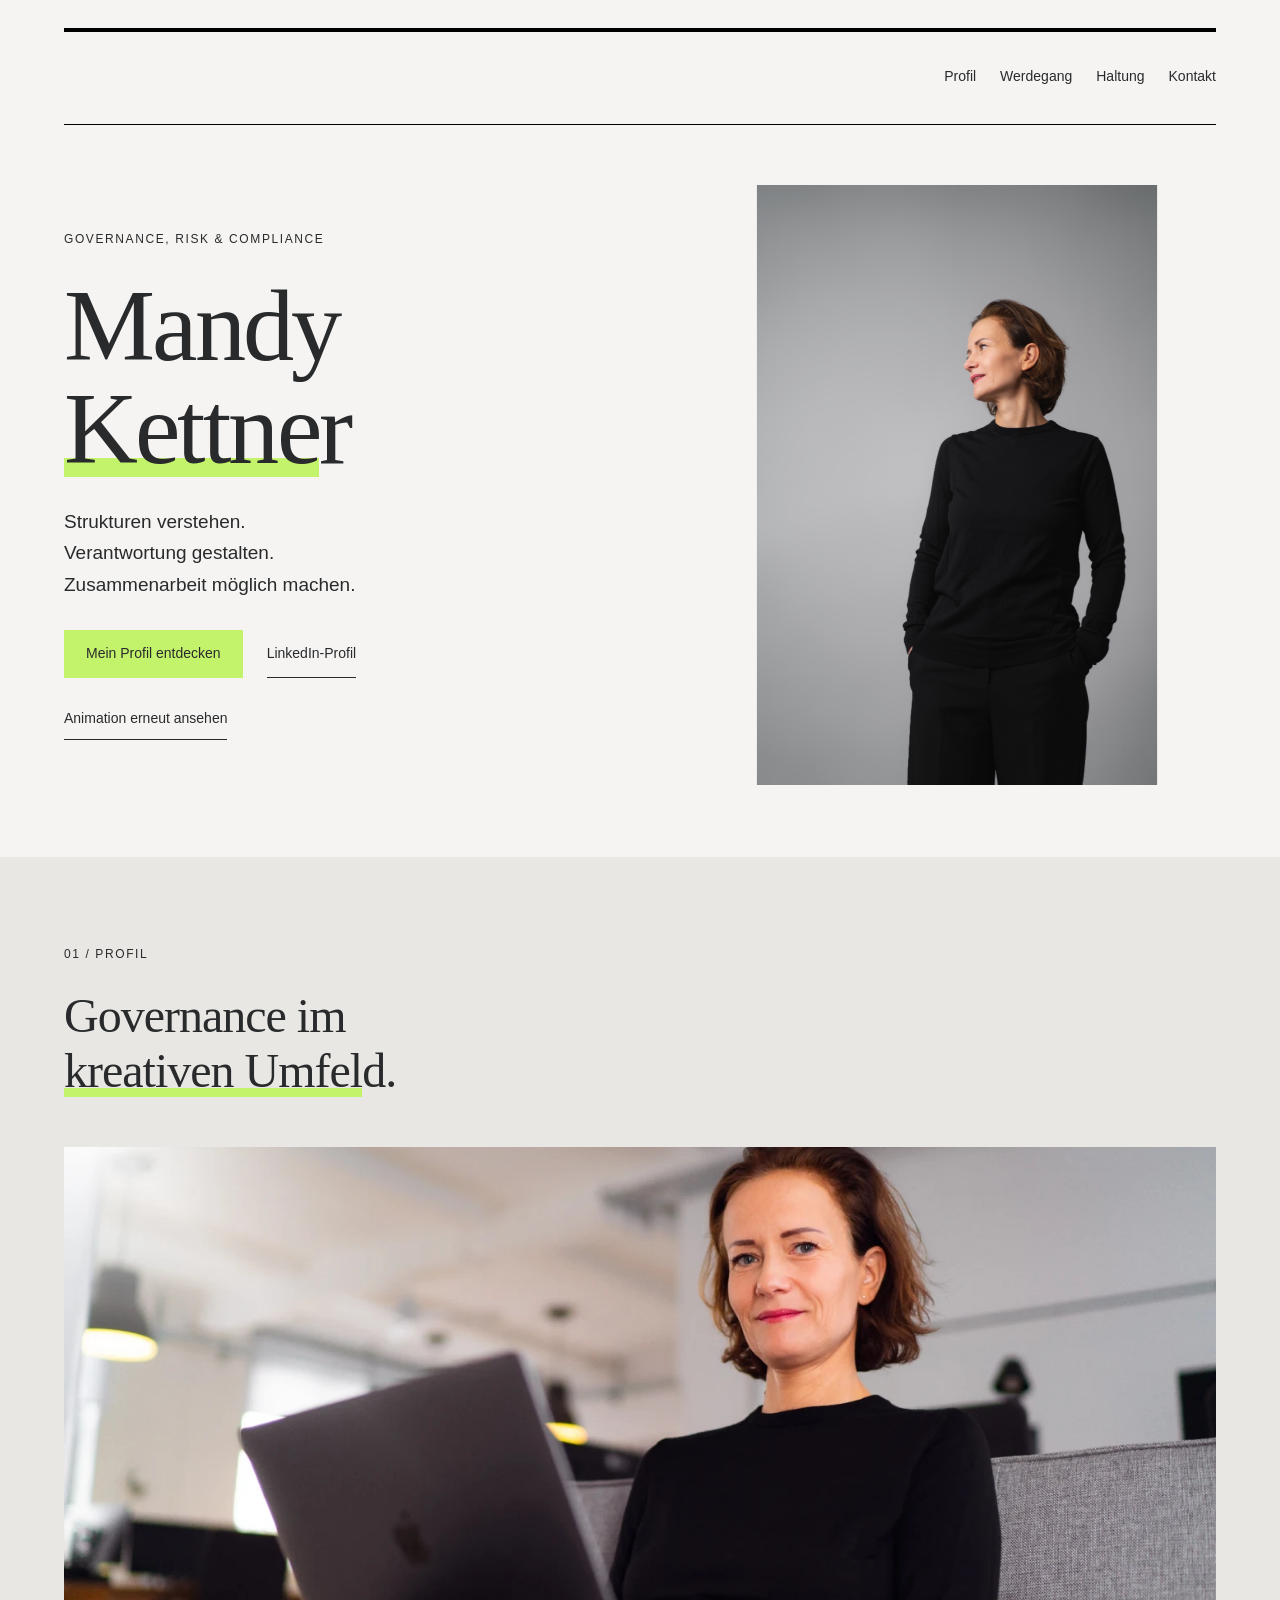
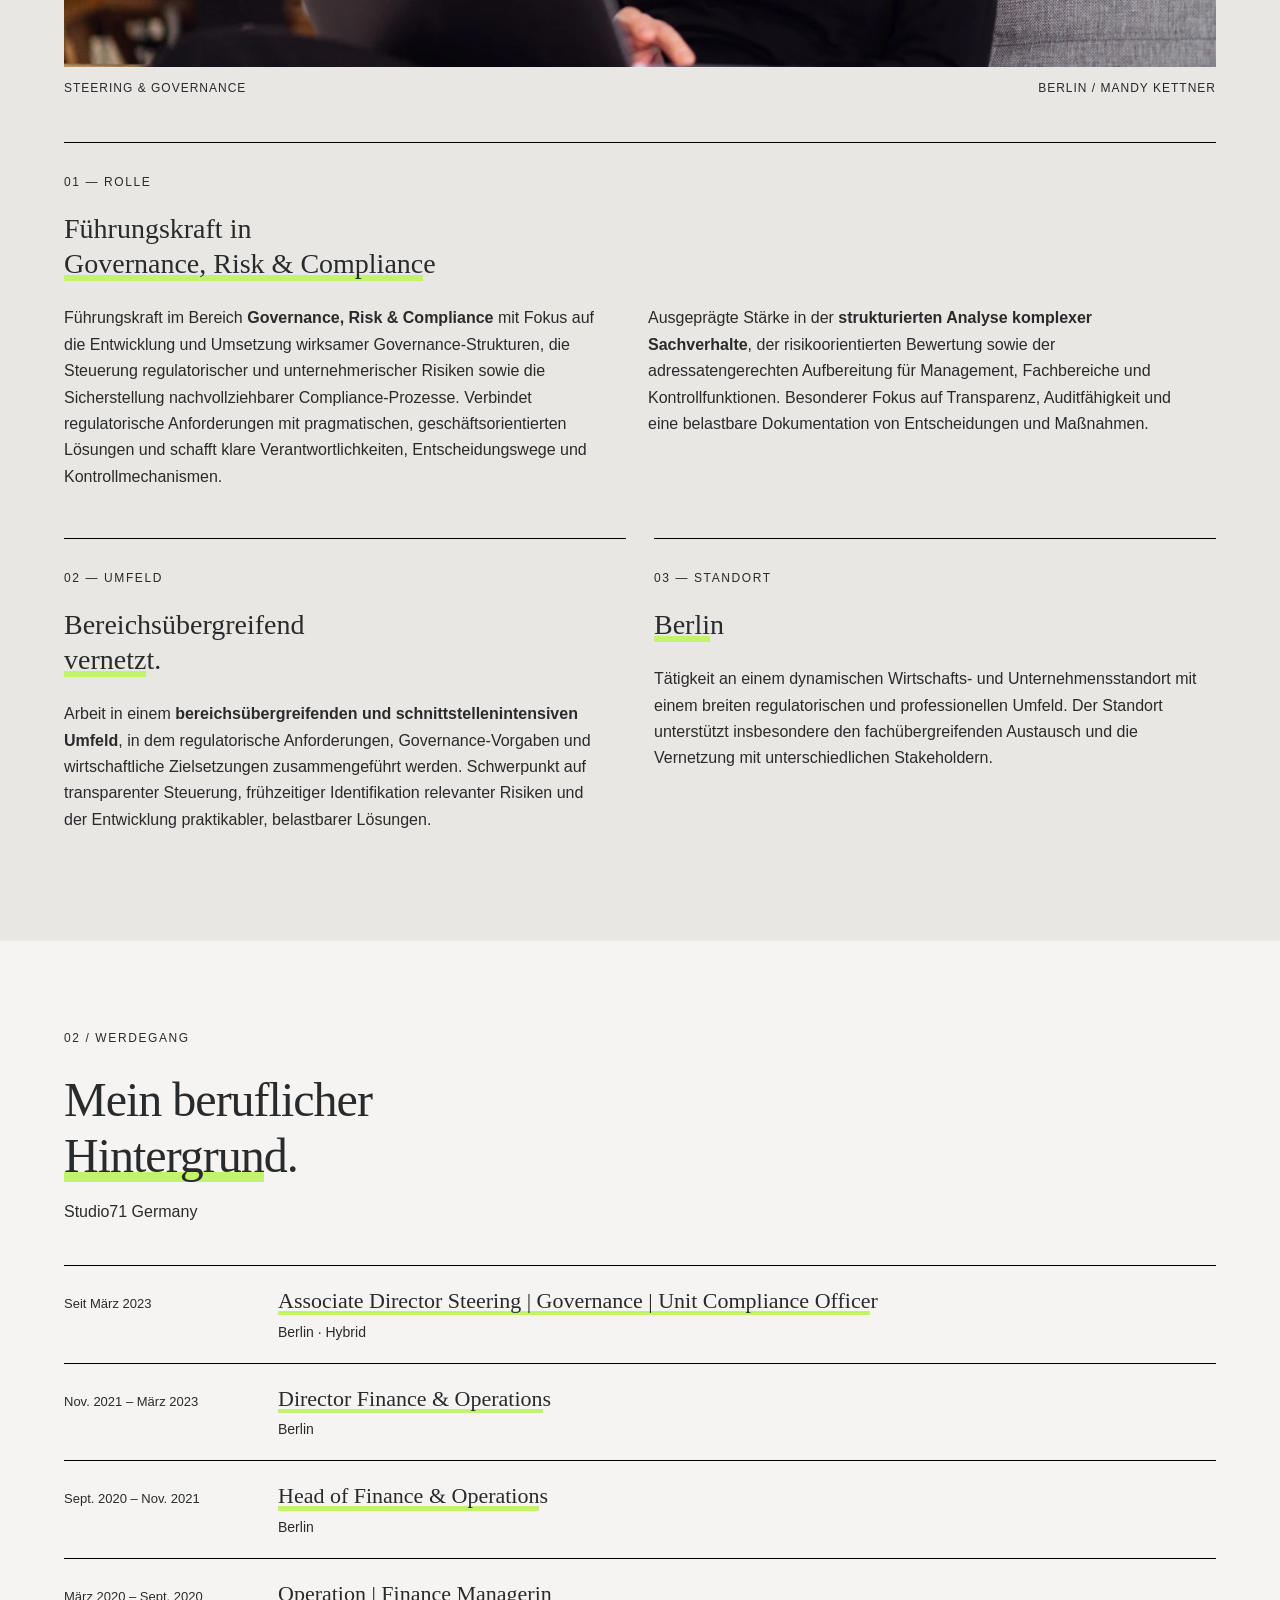
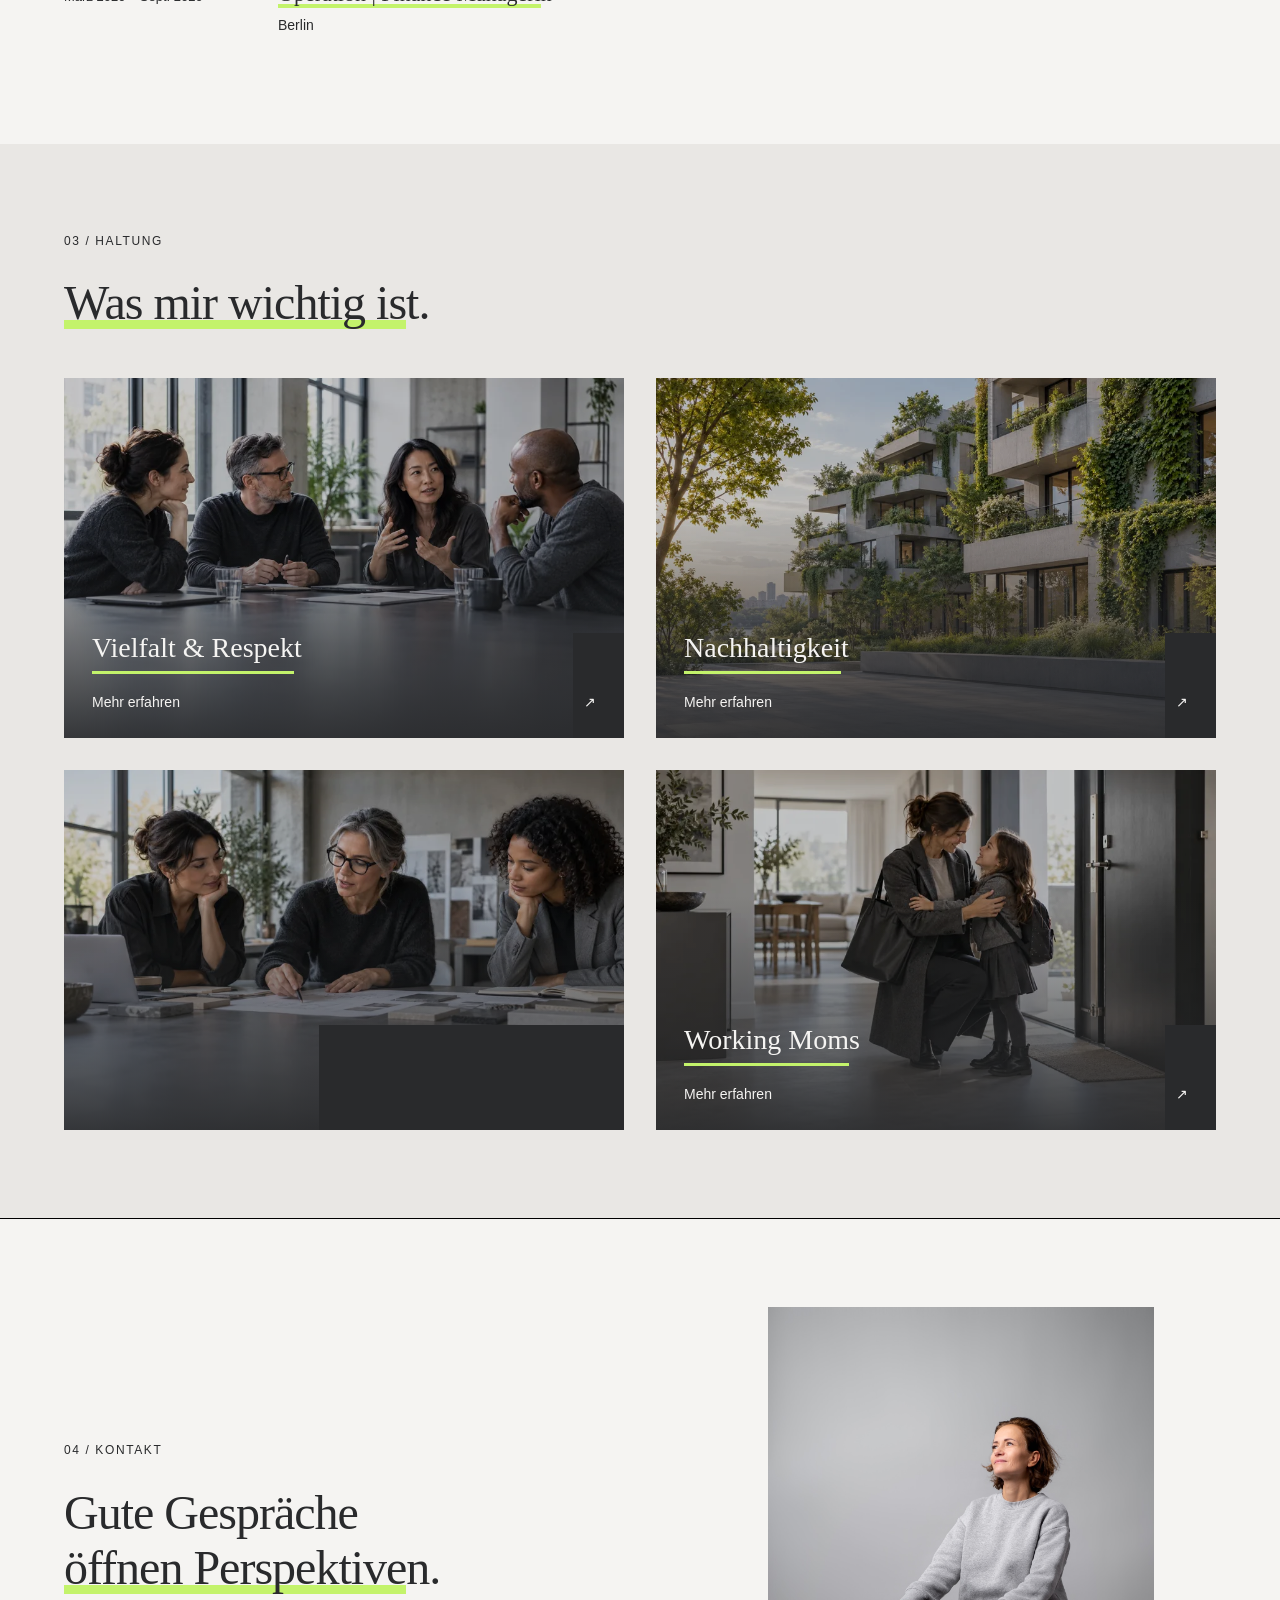
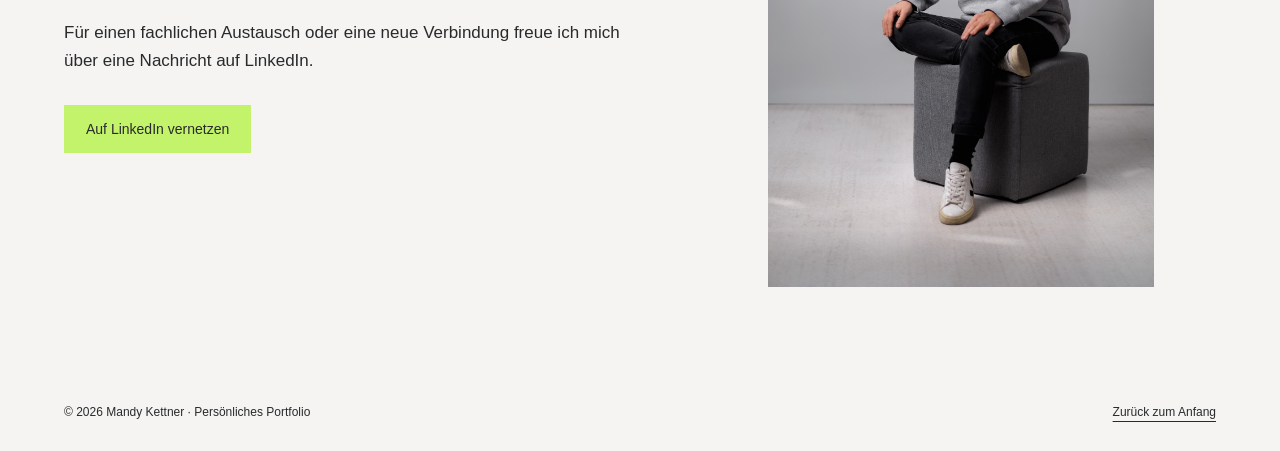
==== index.html @ ce6908fc "Add SEO meta, structured data, llms.txt, robots.txt, sitemap.xml" ====
<!doctype html>
<html lang="de">
<head>
<meta charset="utf-8"><meta name="viewport" content="width=device-width,initial-scale=1">
<meta name="description" content="Mandy Kettner ist Associate Director Steering, Governance und Unit Compliance Officer bei Studio71 Germany in Berlin. Persönliches Portfolio mit Profil, Werdegang, Haltung und Kontakt.">
<meta name="author" content="Mandy Kettner">
<meta name="robots" content="index,follow,max-image-preview:large,max-snippet:-1">
<link rel="canonical" href="https://kettnermandydoreen-cloud.github.io/KI-Development-Woche/">
<link rel="alternate" type="text/markdown" href="https://kettnermandydoreen-cloud.github.io/KI-Development-Woche/llms.txt" title="llms.txt">
<meta property="og:type" content="profile">
<meta property="og:locale" content="de_DE">
<meta property="og:site_name" content="Mandy Kettner">
<meta property="og:title" content="Mandy Kettner | Governance, Risk &amp; Compliance in Berlin">
<meta property="og:description" content="Mandy Kettner ist Associate Director Steering, Governance und Unit Compliance Officer bei Studio71 Germany in Berlin. Persönliches Portfolio mit Profil, Werdegang, Haltung und Kontakt.">
<meta property="og:url" content="https://kettnermandydoreen-cloud.github.io/KI-Development-Woche/">
<meta property="profile:first_name" content="Mandy">
<meta property="profile:last_name" content="Kettner">
<meta name="twitter:card" content="summary">
<meta name="twitter:title" content="Mandy Kettner | Governance, Risk &amp; Compliance in Berlin">
<meta name="twitter:description" content="Mandy Kettner ist Associate Director Steering, Governance und Unit Compliance Officer bei Studio71 Germany in Berlin. Persönliches Portfolio mit Profil, Werdegang, Haltung und Kontakt.">
<script type="application/ld+json">{"@context":"https://schema.org","@graph":[{"@type":"WebSite","@id":"https://kettnermandydoreen-cloud.github.io/KI-Development-Woche/#website","url":"https://kettnermandydoreen-cloud.github.io/KI-Development-Woche/","name":"Mandy Kettner – Portfolio","inLanguage":"de-DE","about":{"@id":"https://kettnermandydoreen-cloud.github.io/KI-Development-Woche/#person"}},{"@type":"ProfilePage","@id":"https://kettnermandydoreen-cloud.github.io/KI-Development-Woche/#page","url":"https://kettnermandydoreen-cloud.github.io/KI-Development-Woche/","name":"Mandy Kettner | Governance, Risk & Compliance","isPartOf":{"@id":"https://kettnermandydoreen-cloud.github.io/KI-Development-Woche/#website"},"mainEntity":{"@id":"https://kettnermandydoreen-cloud.github.io/KI-Development-Woche/#person"},"inLanguage":"de-DE"},{"@type":"Person","@id":"https://kettnermandydoreen-cloud.github.io/KI-Development-Woche/#person","url":"https://kettnermandydoreen-cloud.github.io/KI-Development-Woche/","name":"Mandy Kettner","jobTitle":"Associate Director Steering | Governance | Unit Compliance Officer","worksFor":{"@type":"Organization","name":"Studio71 Germany"},"workLocation":{"@type":"Place","address":{"@type":"PostalAddress","addressLocality":"Berlin","addressCountry":"DE"}},"knowsAbout":["Governance","Risk Management","Compliance","Steering","Finance & Operations"],"sameAs":["https://www.linkedin.com/in/mandy-kettner-88a59b188/"]}]}</script>
<title>Mandy Kettner | Governance, Risk &amp; Compliance in Berlin</title>
<style>#mk-portfolio{--paper:#F5F4F2;--soft:#E9E7E4;--gray:#8B8D8E;--ink:#292A2C;--lime:#C3F36B;background:var(--paper);color:var(--ink);font:17px/1.65 Arial,Helvetica,sans-serif}#mk-portfolio *{box-sizing:border-box}#mk-portfolio a{color:inherit;text-underline-offset:5px}#mk-portfolio a:focus-visible{outline:3px solid var(--gray);outline-offset:5px}#mk-portfolio h1,#mk-portfolio h2,#mk-portfolio h3,#mk-portfolio p,#mk-portfolio figure{margin:0}#mk-portfolio .wrap{width:calc(100% - 128px);max-width:1200px;margin:auto}#mk-portfolio .nav{display:flex;justify-content:space-between;align-items:center;gap:32px;padding:24px 0;border-top:4px solid var(--ink);border-bottom:1px solid var(--gray)}#mk-portfolio header{padding-top:28px}#mk-portfolio .brand{font:26px Georgia,serif;letter-spacing:-.8px;text-decoration:none;white-space:nowrap}#mk-portfolio nav{display:flex;gap:24px;flex-wrap:wrap}#mk-portfolio nav a{font-size:14px;text-decoration:none;min-height:44px;display:flex;align-items:center;border-bottom:2px solid transparent}#mk-portfolio nav a:hover,#mk-portfolio nav a.active{border-bottom-color:var(--ink)}#mk-portfolio section{padding:88px 0;scroll-margin-top:24px}#mk-portfolio #start{padding:60px 0 72px}#mk-portfolio .hero{display:grid;grid-template-columns:1.15fr 1fr;align-items:center;gap:40px;min-height:580px}#mk-portfolio .eyebrow,#mk-portfolio .number,#mk-portfolio .date{font:12px/1.6 Arial,sans-serif;letter-spacing:1.6px;text-transform:uppercase}#mk-portfolio h1{font:400 clamp(60px,8vw,106px)/1 Georgia,serif;letter-spacing:-3px;margin:26px 0}#mk-portfolio h1 span{display:table;font-style:italic;background:linear-gradient(transparent 71%,var(--lime) 71%,var(--lime) 93%,transparent 93%)}#mk-portfolio .intro{font-size:19px;max-width:460px}#mk-portfolio .hero-photo img{width:100%;height:520px;object-fit:contain;display:block}#mk-portfolio .actions{display:flex;align-items:center;gap:24px;flex-wrap:wrap;margin-top:30px}#mk-portfolio .button{display:inline-flex;align-items:center;justify-content:center;min-height:48px;padding:12px 22px;background:var(--lime);color:var(--ink);text-decoration:none;font-size:14px;transition:transform .2s,background .2s}#mk-portfolio .button:hover{transform:translateY(-2px);background:var(--soft)}#mk-portfolio .secondary{background:transparent;padding-left:0;padding-right:0;border-bottom:1px solid var(--ink)}#mk-portfolio #profil,#mk-portfolio #haltung{background:var(--soft)}#mk-portfolio .section-head,#mk-portfolio .journey{display:grid;grid-template-columns:1fr 2fr;gap:48px}#mk-portfolio .section-head{margin-bottom:44px}#mk-portfolio h2{font:400 clamp(34px,4.5vw,56px)/1.12 Georgia,serif;letter-spacing:-1.1px}#mk-portfolio h3{font:400 29px/1.18 Georgia,serif;margin:16px 0}#mk-portfolio .profile-photo{margin-bottom:44px;perspective:1000px}#mk-portfolio .profile-photo img{width:100%;max-height:520px;object-fit:cover;object-position:center 44%;display:block;transition:transform .25s}#mk-portfolio figcaption{display:flex;justify-content:space-between;gap:20px;font-size:12px;letter-spacing:1px;text-transform:uppercase;margin-top:12px}#mk-portfolio .cards{display:grid;grid-template-columns:repeat(3,1fr);gap:28px}#mk-portfolio .profile-card{border-top:1px solid var(--ink);padding:24px 16px 20px 0;position:relative}#mk-portfolio .profile-card p{font-size:16px}#mk-portfolio .profile-card:hover{background:radial-gradient(circle at var(--x,50%) var(--y,50%),var(--lime),transparent 75%)}#mk-portfolio .entry{display:grid;grid-template-columns:115px 1fr;gap:24px;border-top:1px solid var(--gray);padding:28px 0}#mk-portfolio .entry h3{margin:0 0 12px}#mk-portfolio .journey h2{margin-top:20px}#mk-portfolio .perspective{display:grid;grid-template-columns:1.8fr 1fr;gap:40px;border-top:1px solid var(--ink);padding-top:28px}#mk-portfolio .perspective h3{font-size:36px}#mk-portfolio .perspective>a{align-self:end;justify-self:start;font-size:14px;padding:12px 0}#mk-portfolio #kontakt{background:var(--paper);color:var(--ink);border-top:8px solid var(--lime)}#mk-portfolio .contact h2{font-size:clamp(40px,6vw,74px);margin:26px 0}#mk-portfolio .contact p{max-width:580px}#mk-portfolio footer{display:flex;justify-content:space-between;gap:24px;padding:28px 0;font-size:12px}#mk-portfolio .skip{display:block;padding:8px 24px;background:var(--lime);color:var(--ink)}#mk-portfolio .skip:not(:focus){position:absolute;width:1px;height:1px;overflow:hidden;clip-path:inset(50%);padding:0}#mk-portfolio .intro-motion{animation:mk-intro .65s both}#mk-portfolio .reveal-motion{animation:mk-reveal .55s both}@keyframes mk-intro{from{opacity:0;filter:blur(6px);transform:translateY(10px)}to{opacity:1;filter:blur(0);transform:none}}@keyframes mk-reveal{from{opacity:.15;transform:translateY(12px)}to{opacity:1;transform:none}}@media(max-width:900px){#mk-portfolio .nav{align-items:flex-start;flex-direction:column;gap:10px}#mk-portfolio .wrap{width:calc(100% - 80px)}#mk-portfolio .hero{gap:20px}#mk-portfolio .hero-photo img{height:450px}#mk-portfolio .cards{gap:18px}#mk-portfolio h3{font-size:25px}}@media(max-width:650px){#mk-portfolio .wrap{width:calc(100% - 48px)}#mk-portfolio section{padding:56px 0}#mk-portfolio .hero,#mk-portfolio .section-head,#mk-portfolio .journey,#mk-portfolio .cards,#mk-portfolio .perspective{grid-template-columns:1fr;gap:28px}#mk-portfolio .hero-photo img{height:390px}#mk-portfolio .hero-photo{margin-top:4px}#mk-portfolio h1{font-size:68px}#mk-portfolio nav{gap:10px 20px}#mk-portfolio nav a{font-size:13px}#mk-portfolio .entry{grid-template-columns:1fr;gap:12px}#mk-portfolio footer{flex-direction:column;gap:12px}#mk-portfolio .profile-photo img{height:340px;object-position:60% center}#mk-portfolio figcaption{flex-wrap:wrap}#mk-portfolio .perspective h3{font-size:30px}}@media(prefers-reduced-motion:reduce){#mk-portfolio *,#mk-portfolio *:before,#mk-portfolio *:after{animation:none!important;transition:none!important;scroll-behavior:auto!important;transform:none!important}}

/* Persistent editorial highlights, including wrapped heading lines. */
#mk-portfolio .heading-accent{color:var(--ink);background:linear-gradient(transparent 73%,var(--lime) 73%,var(--lime) 94%,transparent 94%);-webkit-box-decoration-break:clone;box-decoration-break:clone;padding:0 .05em}
#mk-portfolio h2,#mk-portfolio h3{color:var(--ink)}
#mk-portfolio .profile-card{border-top:4px solid var(--lime)}
#mk-portfolio .profile-card .number{display:inline-block;background:var(--lime);padding:3px 8px}
#mk-portfolio nav a:hover,#mk-portfolio nav a.active{border-bottom:3px solid var(--lime)}
#mk-portfolio .perspective{border-top:4px solid var(--lime)}
#mk-portfolio .contact .button:hover{background:var(--ink);color:var(--paper)}
#mk-portfolio #kontakt p{color:var(--ink)}

/* Short editorial accent: only the final heading line. */
#mk-portfolio .heading-accent{display:inline-block;position:relative;background:none;padding:0;isolation:isolate}
#mk-portfolio .heading-accent::after{content:"";position:absolute;left:0;bottom:.025em;width:min(62%,8ch);height:.19em;background:var(--lime);z-index:-1}
#mk-portfolio .profile-card,#mk-portfolio .perspective{border-top:1px solid #000000}
#mk-portfolio .entry,#mk-portfolio .nav{border-color:#000000}
#mk-portfolio #kontakt{border-top:1px solid #000000}
#mk-portfolio .profile-card .number{background:transparent;padding:0}
#mk-portfolio h1 .name-word{display:table;background:none;font-style:normal;perspective:700px}
#mk-portfolio h1 .name-last{font-style:normal;position:relative;isolation:isolate}
#mk-portfolio h1 .name-last::after{content:"";position:absolute;left:0;bottom:.025em;width:62%;height:.19em;background:var(--lime);z-index:-1}
#mk-portfolio h1 .name-letter{display:inline-block;background:none;font-style:inherit;padding:0;transform-origin:50% 85%;animation:mk-letter-build .8s cubic-bezier(.2,.75,.25,1) both;animation-delay:var(--delay)}
@keyframes mk-letter-build{0%{opacity:0;transform:translateY(.5em) rotateX(-85deg) rotate(-7deg)}55%{opacity:1;transform:translateY(-.12em) rotateX(12deg) rotate(2deg)}78%{transform:translateY(.035em) rotateX(0) rotate(-1deg)}100%{opacity:1;transform:none}}
@media(prefers-reduced-motion:reduce){#mk-portfolio h1 .name-letter{animation:none!important;opacity:1;transform:none}}

#mk-portfolio .heading-accent::after,#mk-portfolio h1 .name-last::after{width:var(--accent-width,calc(100% - 1ch))}

#mk-portfolio .motion-replay{display:inline-flex;align-items:center;min-height:44px;margin-top:18px;border:0;border-bottom:1px solid var(--ink);background:transparent;color:var(--ink);font:14px Arial,sans-serif;padding:8px 0;cursor:pointer}
#mk-portfolio .motion-replay:focus-visible{outline:3px solid var(--gray);outline-offset:5px}
#mk-portfolio .hero-photo{perspective:1000px;transform:translateX(var(--photo-x,0px)) rotateY(var(--photo-y,0deg)) rotateX(var(--photo-rx,0deg));transition:transform .35s ease-out;transform-style:preserve-3d}
#mk-portfolio .hero-photo img{transform-origin:50% 85%;will-change:transform}
#mk-portfolio h1 .name-letter{animation:none}
#mk-portfolio #start.hero-playing .name-letter{animation:mk-bold-reveal 1.05s cubic-bezier(.17,.8,.25,1) both;animation-delay:calc(var(--delay) * 1.5 + 180ms)}
#mk-portfolio #start.hero-playing .hero-photo img{animation:mk-photo-arrive 1.9s cubic-bezier(.18,.75,.22,1) both}
@keyframes mk-bold-reveal{0%{opacity:0;transform:translateY(.8em) rotateX(-110deg) rotateZ(-12deg)}55%{opacity:1;transform:translateY(-.15em) rotateX(18deg) rotateZ(3deg)}78%{transform:translateY(.04em) rotateX(-5deg)}100%{opacity:1;transform:none}}
@keyframes mk-photo-arrive{0%{opacity:0;transform:translateX(65px) rotateY(-48deg) rotateZ(8deg) scale(.88)}55%{opacity:1;transform:translateX(-10px) rotateY(13deg) rotateZ(-3deg) scale(1.025)}78%{transform:rotateY(-5deg) rotateZ(1deg)}100%{opacity:1;transform:none}}
@media(prefers-reduced-motion:reduce){#mk-portfolio #start.hero-playing .name-letter,#mk-portfolio #start.hero-playing .hero-photo img{animation:none!important}#mk-portfolio .motion-replay{display:none}#mk-portfolio .hero-photo{transform:none!important}}

#mk-portfolio .cards{grid-template-columns:repeat(2,minmax(0,1fr))}#mk-portfolio .role-detail{grid-column:1/-1}#mk-portfolio .role-copy{display:grid;grid-template-columns:1fr 1fr;gap:32px}#mk-portfolio .role-detail h3{margin-bottom:24px}@media(max-width:650px){#mk-portfolio .cards,#mk-portfolio .role-copy{grid-template-columns:1fr}#mk-portfolio .role-copy{gap:20px}}

#mk-portfolio .career-employer{margin-top:24px;font-size:18px}#mk-portfolio #weg .entry{grid-template-columns:140px minmax(0,1fr)}#mk-portfolio #weg .date{letter-spacing:.5px}#mk-portfolio #weg .entry h3{font-size:26px}@media(max-width:650px){#mk-portfolio #weg .entry{grid-template-columns:1fr}}

#mk-portfolio .values-grid{display:grid;grid-template-columns:repeat(2,minmax(0,1fr));gap:28px 40px}#mk-portfolio .values-grid .profile-card{padding:24px 20px 30px 0}#mk-portfolio .values-grid h3{margin-top:0}#mk-portfolio .values-link{display:inline-block;margin-top:22px;font-size:14px;padding:8px 0}@media(max-width:650px){#mk-portfolio .values-grid{grid-template-columns:1fr;gap:16px}}

#mk-portfolio #haltung h2{white-space:nowrap;font-size:clamp(26px,4.3vw,56px);letter-spacing:-.8px}

/* Shared type and spacing tokens for every section. */
#mk-portfolio{--section-title-size:48px;--subheading-size:28px;--section-title-gap:24px;--section-content-gap:48px}
#mk-portfolio h1,#mk-portfolio h2,#mk-portfolio h3{text-align:left}
#mk-portfolio h2,#mk-portfolio #haltung h2,#mk-portfolio .contact h2{font-size:var(--section-title-size);line-height:1.15;letter-spacing:-1px;white-space:normal}
#mk-portfolio h3,#mk-portfolio #weg .entry h3,#mk-portfolio .perspective h3{font-size:var(--subheading-size);line-height:1.25;letter-spacing:0}
#mk-portfolio .section-head{display:block;margin-bottom:var(--section-content-gap)}
#mk-portfolio .section-head .eyebrow{margin-bottom:var(--section-title-gap)}
#mk-portfolio .journey h2,#mk-portfolio .contact h2{margin-top:var(--section-title-gap)}
#mk-portfolio .contact h2{margin-bottom:var(--section-title-gap)}
#mk-portfolio .role-detail h3,#mk-portfolio .profile-card h3{margin-top:16px;margin-bottom:24px}
#mk-portfolio .values-grid h3{margin-top:0}
#mk-portfolio .hero-photo,#mk-portfolio .hero-photo img,#mk-portfolio #start.hero-playing .hero-photo img{animation:none;transform:none;transition:none;will-change:auto;perspective:none}
@media(max-width:650px){#mk-portfolio{--section-title-size:36px;--subheading-size:28px;--section-title-gap:24px;--section-content-gap:32px}}

#mk-portfolio .nav{justify-content:flex-end}

/* Compact career list beneath a full-width section heading. */
#mk-portfolio #weg .journey{display:block}
#mk-portfolio #weg .journey>div:first-child{margin-bottom:40px}
#mk-portfolio #weg .journey h2{margin-top:24px}
#mk-portfolio #weg .career-employer{font-size:16px;margin-top:16px}
#mk-portfolio #weg .entry{grid-template-columns:190px minmax(0,1fr);gap:24px;padding:20px 0;align-items:baseline}
#mk-portfolio #weg .entry h3{font:400 22px/1.35 Georgia,serif;letter-spacing:0;margin:0 0 6px}
#mk-portfolio #weg .entry p{font-size:14px;line-height:1.5}
#mk-portfolio #weg .date{font-size:13px;line-height:1.5;letter-spacing:0;text-transform:none}
@media(max-width:650px){#mk-portfolio #weg .entry{grid-template-columns:1fr;gap:8px;padding:18px 0}#mk-portfolio #weg .entry h3{font-size:22px}#mk-portfolio #weg .journey>div:first-child{margin-bottom:32px}}

#mk-portfolio .hero-photo img{width:100%;height:auto;max-height:600px;object-fit:contain;display:block}
#mk-portfolio .contact-layout{display:grid;grid-template-columns:1.15fr 1fr;gap:56px;align-items:center}
#mk-portfolio .contact-photo img{display:block;width:100%;height:auto;max-height:580px;object-fit:contain}
@media(max-width:650px){#mk-portfolio .hero-photo img{height:auto;max-height:520px}#mk-portfolio .contact-layout{grid-template-columns:1fr;gap:32px}#mk-portfolio .contact-photo img{max-height:520px}}

/* Editorial image cards with accessible, reversible detail faces. */
#mk-portfolio .values-grid{gap:32px}
#mk-portfolio .value-flip{perspective:1200px;min-width:0}
#mk-portfolio .value-inner{display:grid;transform-style:preserve-3d;transition:transform .65s cubic-bezier(.2,.7,.2,1)}
#mk-portfolio .value-flip.is-open .value-inner{transform:rotateY(180deg)}
#mk-portfolio .value-front,#mk-portfolio .value-back{grid-area:1/1;min-height:360px;backface-visibility:hidden;-webkit-backface-visibility:hidden;border:0;border-radius:0;overflow:hidden;text-align:left}
#mk-portfolio .value-front{position:relative;padding:0;background:var(--ink);color:#F5F4F2;cursor:pointer;font:inherit;width:100%}
#mk-portfolio .value-front img{position:absolute;inset:0;width:100%;height:100%;object-fit:cover;filter:brightness(.78);transition:filter .4s,transform .6s}
#mk-portfolio .value-front::after{content:"";position:absolute;inset:0;background:linear-gradient(transparent 35%,rgba(41,42,44,.9))}
#mk-portfolio .value-front:hover img,#mk-portfolio .value-front:focus-visible img{filter:brightness(1);transform:scale(1.025)}
#mk-portfolio .value-caption{position:absolute;z-index:1;bottom:28px;left:28px;right:28px;display:grid;gap:20px}
#mk-portfolio .value-title{font:400 var(--subheading-size)/1.25 Georgia,serif;display:table;position:relative;padding-bottom:9px;width:fit-content}
#mk-portfolio .value-title::after{content:"";position:absolute;left:0;bottom:0;height:3px;width:var(--accent-width,calc(100% - .6em));background:var(--lime)}
#mk-portfolio .value-prompt{display:flex;justify-content:space-between;font:14px Arial,sans-serif}
#mk-portfolio .value-back{transform:rotateY(180deg);background:#E9E7E4;padding:32px;display:flex;flex-direction:column;align-items:flex-start;border-top:1px solid #000}
#mk-portfolio .value-back h3{margin:0 0 24px}
#mk-portfolio .value-back p{font-size:19px;line-height:1.6;margin:0}
#mk-portfolio .value-close{margin-top:auto;padding:18px 0 0;min-height:44px;font:14px Arial,sans-serif;color:var(--ink);border:0;background:transparent;cursor:pointer;text-decoration:underline;text-underline-offset:5px}
#mk-portfolio .value-front:focus-visible,#mk-portfolio .value-close:focus-visible{outline:3px solid var(--ink);outline-offset:5px}
@media(max-width:650px){#mk-portfolio .value-front,#mk-portfolio .value-back{min-height:350px}#mk-portfolio .value-caption{left:24px;right:24px;bottom:24px}#mk-portfolio .value-back{padding:24px}}
@media(prefers-reduced-motion:reduce){#mk-portfolio .value-inner,#mk-portfolio .value-front img{transition:none}#mk-portfolio .value-front:hover img{transform:none}}
</style>
</head>
<body style="margin:0"><div id="mk-portfolio">
<a class="skip" href="#main">Zum Inhalt</a>
<header><div class="wrap nav"><nav aria-label="Hauptnavigation"><a href="#profil">Profil</a><a href="#weg">Werdegang</a><a href="#haltung">Haltung</a><a href="#kontakt">Kontakt</a></nav></div></header>
<main id="main">
<section id="start"><div class="wrap hero"><div><div class="eyebrow">Governance, Risk &amp; Compliance</div><h1 aria-label="Mandy Kettner"><span class="name-word" aria-hidden="true"><span class="name-letter" style="--delay:0ms">M</span><span class="name-letter" style="--delay:65ms">a</span><span class="name-letter" style="--delay:130ms">n</span><span class="name-letter" style="--delay:195ms">d</span><span class="name-letter" style="--delay:260ms">y</span></span><span class="name-word name-last" aria-hidden="true"><span class="name-letter" style="--delay:325ms">K</span><span class="name-letter" style="--delay:390ms">e</span><span class="name-letter" style="--delay:455ms">t</span><span class="name-letter" style="--delay:520ms">t</span><span class="name-letter" style="--delay:585ms">n</span><span class="name-letter" style="--delay:650ms">e</span><span class="name-letter" style="--delay:715ms">r</span></span></h1><p class="intro">Strukturen verstehen.<br>Verantwortung gestalten.<br>Zusammenarbeit möglich machen.</p><div class="actions"><a class="button" href="#profil">Mein Profil entdecken</a><a class="button secondary" href="https://www.linkedin.com/in/mandy-kettner-88a59b188/" target="_blank" rel="noopener noreferrer">LinkedIn-Profil</a></div><button class="motion-replay" type="button">Animation erneut ansehen</button></div><figure class="hero-photo"><img src="[data-uri]" alt="Mandy Kettner in schwarzem Outfit mit Blick nach links" width="1280" height="1920"></figure></div></section>
<section id="profil"><div class="wrap"><div class="section-head"><p class="eyebrow">01 / Profil</p><h2>Governance im<br><span class="heading-accent">kreativen Umfeld.</span></h2></div><figure class="profile-photo"><img src="[data-uri]" alt="Mandy Kettner mit Laptop auf einem grauen Sofa" width="1200" height="800" loading="lazy"><figcaption><span>Steering &amp; Governance</span><span>Berlin / Mandy Kettner</span></figcaption></figure><div class="cards"><article class="profile-card role-detail"><span class="number">01 — ROLLE</span><h3>Führungskraft in<br><span class="heading-accent">Governance, Risk &amp; Compliance</span></h3><div class="role-copy"><p>Führungskraft im Bereich <strong>Governance, Risk &amp; Compliance</strong> mit Fokus auf die Entwicklung und Umsetzung wirksamer Governance-Strukturen, die Steuerung regulatorischer und unternehmerischer Risiken sowie die Sicherstellung nachvollziehbarer Compliance-Prozesse. Verbindet regulatorische Anforderungen mit pragmatischen, geschäftsorientierten Lösungen und schafft klare Verantwortlichkeiten, Entscheidungswege und Kontrollmechanismen.</p><p>Ausgeprägte Stärke in der <strong>strukturierten Analyse komplexer Sachverhalte</strong>, der risikoorientierten Bewertung sowie der adressatengerechten Aufbereitung für Management, Fachbereiche und Kontrollfunktionen. Besonderer Fokus auf Transparenz, Auditfähigkeit und eine belastbare Dokumentation von Entscheidungen und Maßnahmen.</p></div></article><article class="profile-card"><span class="number">02 — UMFELD</span><h3>Bereichsübergreifend<br><span class="heading-accent">vernetzt.</span></h3><p>Arbeit in einem <strong>bereichsübergreifenden und schnittstellenintensiven Umfeld</strong>, in dem regulatorische Anforderungen, Governance-Vorgaben und wirtschaftliche Zielsetzungen zusammengeführt werden. Schwerpunkt auf transparenter Steuerung, frühzeitiger Identifikation relevanter Risiken und der Entwicklung praktikabler, belastbarer Lösungen.</p></article><article class="profile-card"><span class="number">03 — STANDORT</span><h3><span class="heading-accent">Berlin</span></h3><p>Tätigkeit an einem dynamischen Wirtschafts- und Unternehmensstandort mit einem breiten regulatorischen und professionellen Umfeld. Der Standort unterstützt insbesondere den fachübergreifenden Austausch und die Vernetzung mit unterschiedlichen Stakeholdern.</p></article></div></div></section>
<section id="weg"><div class="wrap"><div class="journey"><div><p class="eyebrow">02 / Werdegang</p><h2>Mein beruflicher<br><span class="heading-accent">Hintergrund.</span></h2><p class="career-employer">Studio71 Germany</p></div><div><article class="entry"><span class="date">Seit März 2023</span><div><h3><span class="heading-accent">Associate Director Steering | Governance | Unit Compliance Officer</span></h3><p>Berlin · Hybrid</p></div></article><article class="entry"><span class="date">Nov. 2021 – März 2023</span><div><h3><span class="heading-accent">Director Finance &amp; Operations</span></h3><p>Berlin</p></div></article><article class="entry"><span class="date">Sept. 2020 – Nov. 2021</span><div><h3><span class="heading-accent">Head of Finance &amp; Operations</span></h3><p>Berlin</p></div></article><article class="entry"><span class="date">März 2020 – Sept. 2020</span><div><h3><span class="heading-accent">Operation | Finance Managerin</span></h3><p>Berlin</p></div></article></div></div></div></section>
<section id="haltung"><div class="wrap"><div class="section-head"><p class="eyebrow">03 / Haltung</p><h2><span class="heading-accent">Was mir wichtig ist.</span></h2></div><div class="values-grid"><article class="value-flip"><div class="value-inner"><button class="value-front" type="button" aria-expanded="false" aria-controls="value-vielfalt"><img src="[data-uri]" alt="" width="900" height="600" loading="lazy"><span class="value-caption"><span class="value-title">Vielfalt &amp; Respekt</span><span class="value-prompt">Mehr erfahren <span aria-hidden="true">↗</span></span></span></button><div class="value-back" id="value-vielfalt" aria-hidden="true" inert><h3>Vielfalt &amp; Respekt</h3><p>Gemeinsam gegen Vorurteile und Diskriminierung.</p><a class="values-link" href="https://de.linkedin.com/pulse/internationaler-tag-gegen-rassismus-gemeinsam-und-mandy-kettner-j2i0e" target="_blank" rel="noopener noreferrer">Meinen Beitrag auf LinkedIn lesen ↗</a><button class="value-close" type="button">← Zurück zum Bild</button></div></div></article><article class="value-flip"><div class="value-inner"><button class="value-front" type="button" aria-expanded="false" aria-controls="value-nachhaltigkeit"><img src="[data-uri]" alt="" width="900" height="600" loading="lazy"><span class="value-caption"><span class="value-title">Nachhaltigkeit</span><span class="value-prompt">Mehr erfahren <span aria-hidden="true">↗</span></span></span></button><div class="value-back" id="value-nachhaltigkeit" aria-hidden="true" inert><h3>Nachhaltigkeit</h3><p>Verantwortung mit langfristigem Blick.</p><button class="value-close" type="button">← Zurück zum Bild</button></div></div></article><article class="value-flip"><div class="value-inner"><button class="value-front" type="button" aria-expanded="false" aria-controls="value-empowerment"><img src="[data-uri]" alt="" width="900" height="600" loading="lazy"><span class="value-caption"><span class="value-title">Female Empowerment</span><span class="value-prompt">Mehr erfahren <span aria-hidden="true">↗</span></span></span></button><div class="value-back" id="value-empowerment" aria-hidden="true" inert><h3>Female Empowerment</h3><p>Frauen stärken und Chancen sichtbar machen.</p><button class="value-close" type="button">← Zurück zum Bild</button></div></div></article><article class="value-flip"><div class="value-inner"><button class="value-front" type="button" aria-expanded="false" aria-controls="value-working-moms"><img src="[data-uri]" alt="" width="900" height="600" loading="lazy"><span class="value-caption"><span class="value-title">Working Moms</span><span class="value-prompt">Mehr erfahren <span aria-hidden="true">↗</span></span></span></button><div class="value-back" id="value-working-moms" aria-hidden="true" inert><h3>Working Moms</h3><p>Berufliche Verantwortung und Familie zusammendenken.</p><button class="value-close" type="button">← Zurück zum Bild</button></div></div></article></div></div></section>
<section id="kontakt" class="contact"><div class="wrap contact-layout"><div class="contact-copy"><p class="eyebrow">04 / Kontakt</p><h2>Gute Gespräche<br><span class="heading-accent">öffnen Perspektiven.</span></h2><p>Für einen fachlichen Austausch oder eine neue Verbindung freue ich mich über eine Nachricht auf LinkedIn.</p><div class="actions"><a class="button" href="https://www.linkedin.com/in/mandy-kettner-88a59b188/" target="_blank" rel="noopener noreferrer">Auf LinkedIn vernetzen</a></div></div><figure class="contact-photo"><img src="[data-uri]" alt="Mandy Kettner im grauen Pullover auf einem Sitzwürfel" width="1280" height="1920" loading="lazy"></figure></div></section>
</main><footer class="wrap"><span>© 2026 Mandy Kettner · Persönliches Portfolio</span><a href="#start">Zurück zum Anfang</a></footer>
<script>(()=>{const root=document.getElementById('mk-portfolio');if(!root)return;const reduced=matchMedia('(prefers-reduced-motion: reduce)');const heading=root.querySelector('h1');root.querySelectorAll('a[href^="#"]').forEach(a=>a.addEventListener('click',e=>{const target=root.querySelector(a.getAttribute('href'));if(target){e.preventDefault();target.scrollIntoView({behavior:reduced.matches?'instant':'smooth',block:'start'});}}));const links=[...root.querySelectorAll('nav a')];if('IntersectionObserver' in window){const observer=new IntersectionObserver(entries=>{entries.forEach(e=>{if(e.isIntersecting){links.forEach(a=>{const active=a.hash==='#'+e.target.id;a.classList.toggle('active',active);if(active)a.setAttribute('aria-current','location');else a.removeAttribute('aria-current');});if(e.target.id!=='start'&&!reduced.matches&&!e.target.dataset.seen){e.target.querySelector('.wrap')?.classList.add('reveal-motion');e.target.dataset.seen='true';}}});},{threshold:.12});root.querySelectorAll('section').forEach(el=>observer.observe(el));}root.querySelectorAll('.profile-card').forEach(el=>el.addEventListener('pointermove',e=>{if(reduced.matches||e.pointerType==='touch')return;const r=el.getBoundingClientRect();el.style.setProperty('--x',(e.clientX-r.left)+'px');el.style.setProperty('--y',(e.clientY-r.top)+'px');}));const img=root.querySelector('.profile-photo img');img.addEventListener('pointermove',e=>{if(reduced.matches||e.pointerType==='touch')return;const r=img.getBoundingClientRect();img.style.transform='rotateY('+((e.clientX-r.left)/r.width*4-2)+'deg)';});img.addEventListener('pointerleave',()=>img.style.transform='');})();

(()=>{const root=document.getElementById('mk-portfolio');if(!root)return;
function sizeAccents(){root.querySelectorAll('.heading-accent,.name-last,.value-title').forEach(el=>{const walker=document.createTreeWalker(el,NodeFilter.SHOW_TEXT);const nodes=[];let node;let full='';while(node=walker.nextNode()){nodes.push({node,start:full.length});full+=node.textContent;}const matches=[...full.matchAll(/\p{L}/gu)];if(!matches.length)return;const index=matches[matches.length-1].index;const target=nodes.find(n=>index>=n.start&&index<n.start+n.node.length);if(!target)return;const range=document.createRange();range.setStart(target.node,index-target.start);range.setEnd(target.node,index-target.start+1);const tail=range.getBoundingClientRect();const box=el.getBoundingClientRect();el.style.setProperty('--accent-width',Math.max(0,tail.left-box.left)+'px');});}
sizeAccents();if(document.fonts)document.fonts.ready.then(sizeAccents);window.addEventListener('resize',sizeAccents);root.querySelector('h1').addEventListener('animationend',sizeAccents);})();

(()=>{const root=document.getElementById('mk-portfolio');const hero=root.querySelector('#start');const photo=hero.querySelector('.hero-photo');const replay=hero.querySelector('.motion-replay');const reduced=matchMedia('(prefers-reduced-motion: reduce)');let started=false;let timer;
function play(){if(reduced.matches)return;hero.classList.remove('hero-playing');void hero.offsetWidth;hero.classList.add('hero-playing');started=true;clearTimeout(timer);timer=setTimeout(()=>hero.classList.remove('hero-playing'),2600);}
replay.addEventListener('click',play);
hero.querySelector('h1').addEventListener('pointerenter',()=>{if(!hero.classList.contains('hero-playing'))play();});
if('IntersectionObserver'in window){const io=new IntersectionObserver(entries=>{if(entries.some(e=>e.isIntersecting)&&!started){requestAnimationFrame(play);io.disconnect();}},{threshold:.25});io.observe(hero);}else play();
reduced.addEventListener('change',()=>{if(reduced.matches){hero.classList.remove('hero-playing');clearTimeout(timer);}});
})();

(()=>{const root=document.getElementById('mk-portfolio');root.querySelectorAll('.value-flip').forEach(card=>{const front=card.querySelector('.value-front'),back=card.querySelector('.value-back'),close=card.querySelector('.value-close');function toggle(open){card.classList.toggle('is-open',open);front.setAttribute('aria-expanded',String(open));front.inert=open;back.inert=!open;back.setAttribute('aria-hidden',String(!open));(open?close:front).focus({preventScroll:true});}front.addEventListener('click',()=>toggle(true));close.addEventListener('click',()=>toggle(false));card.addEventListener('keydown',e=>{if(e.key==='Escape'&&card.classList.contains('is-open'))toggle(false);});});})();
</script>
</div></body></html>
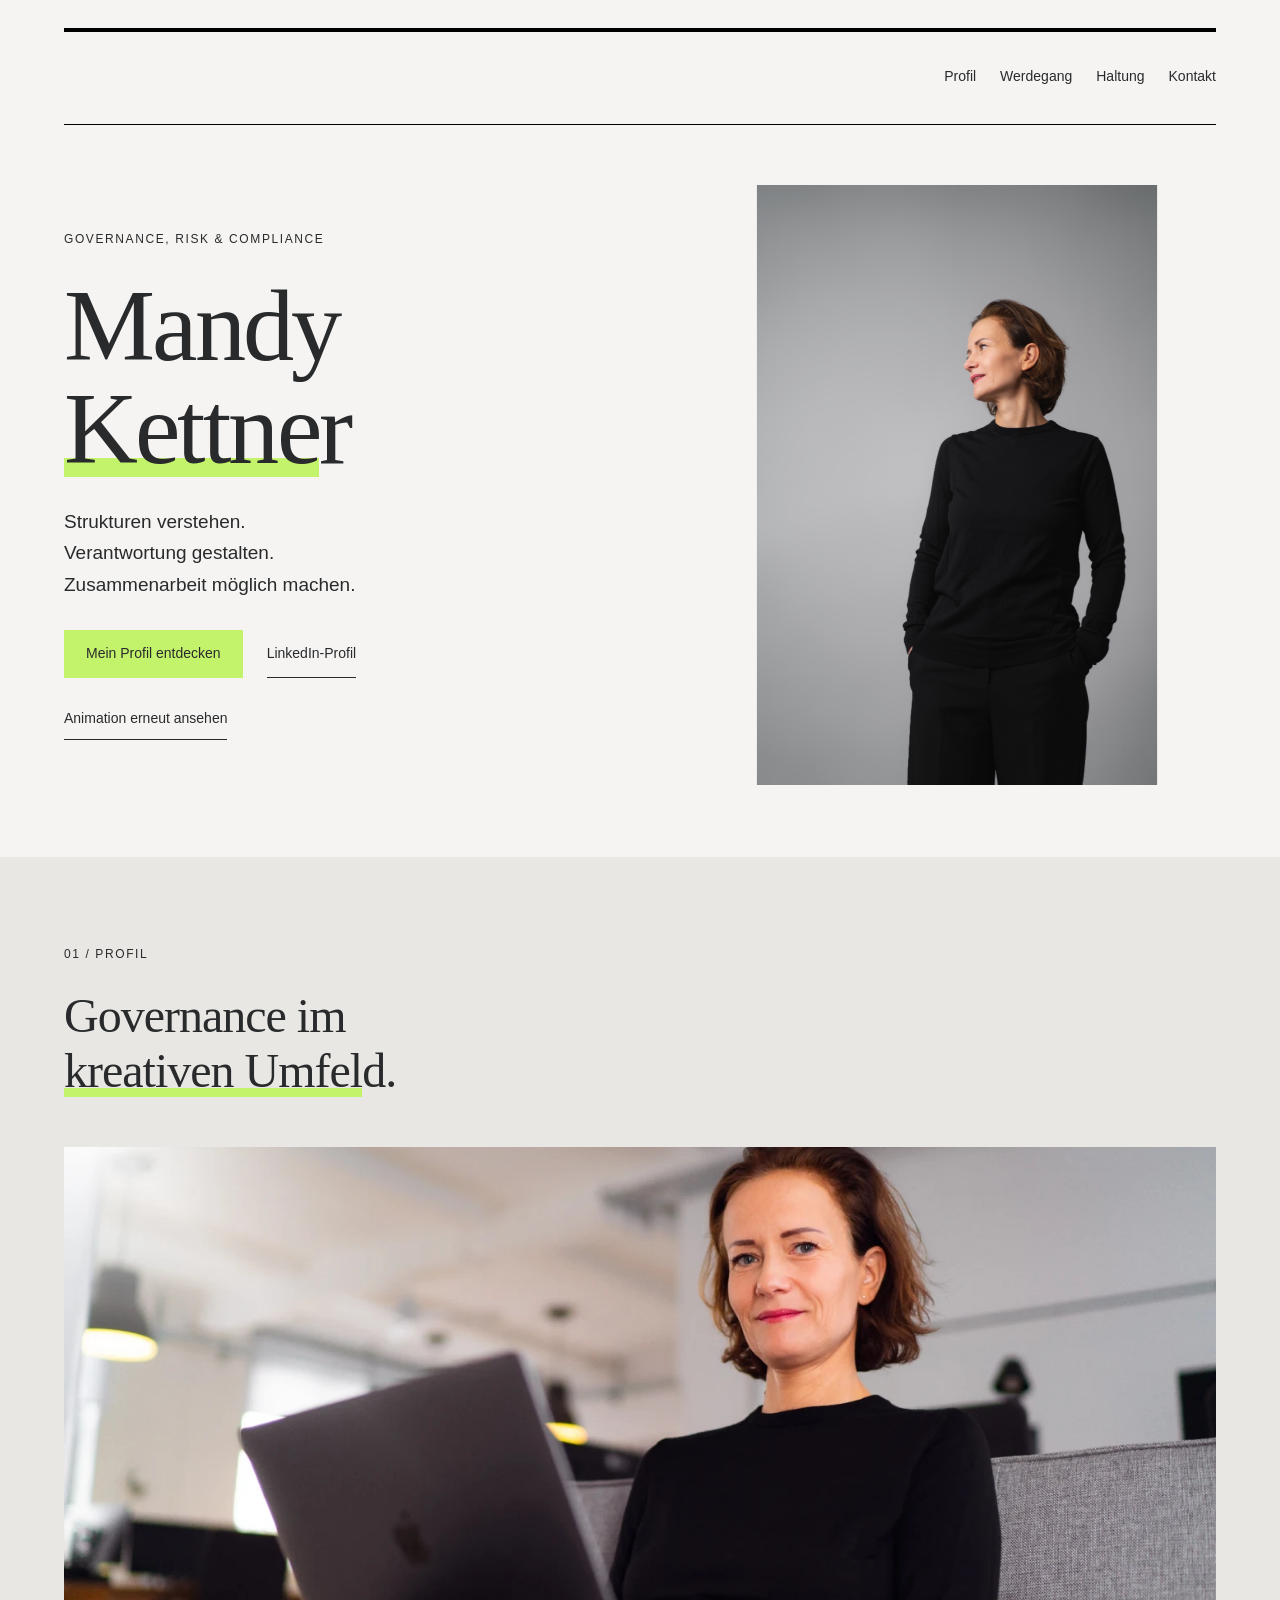
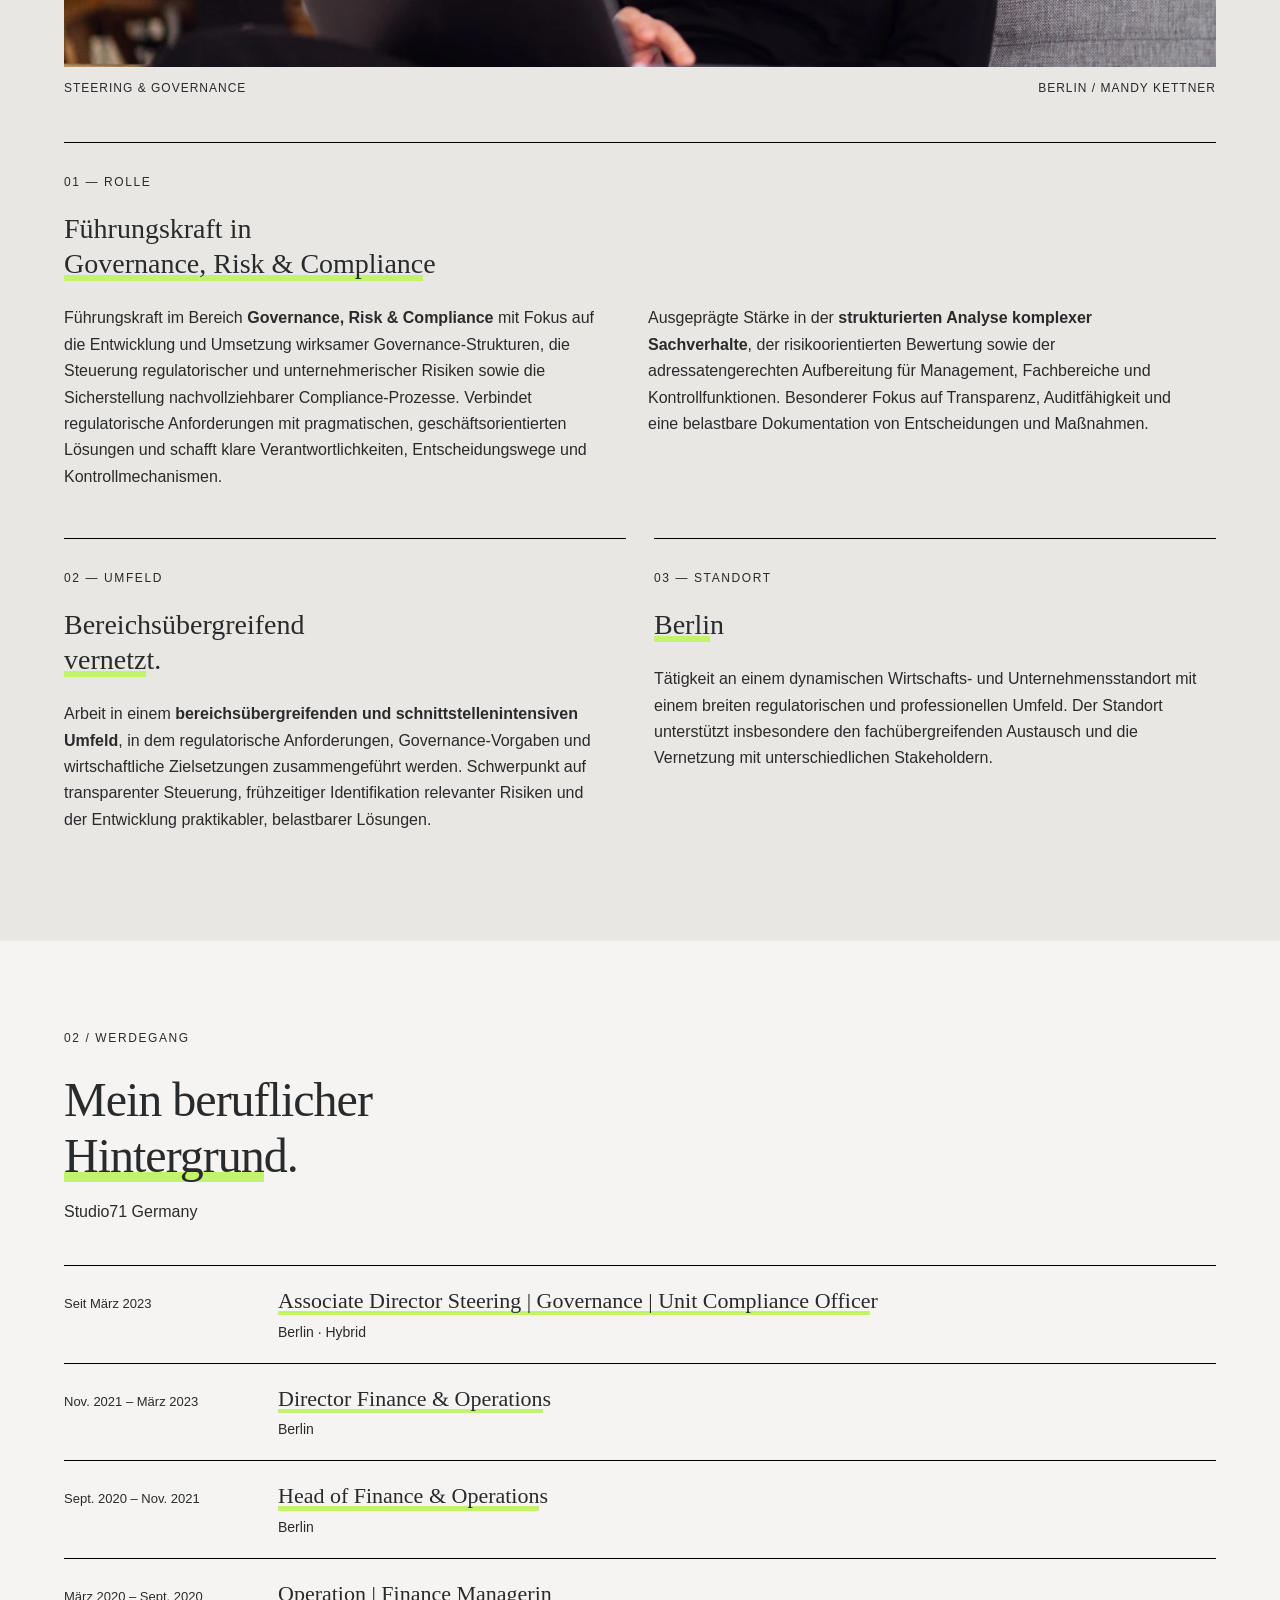
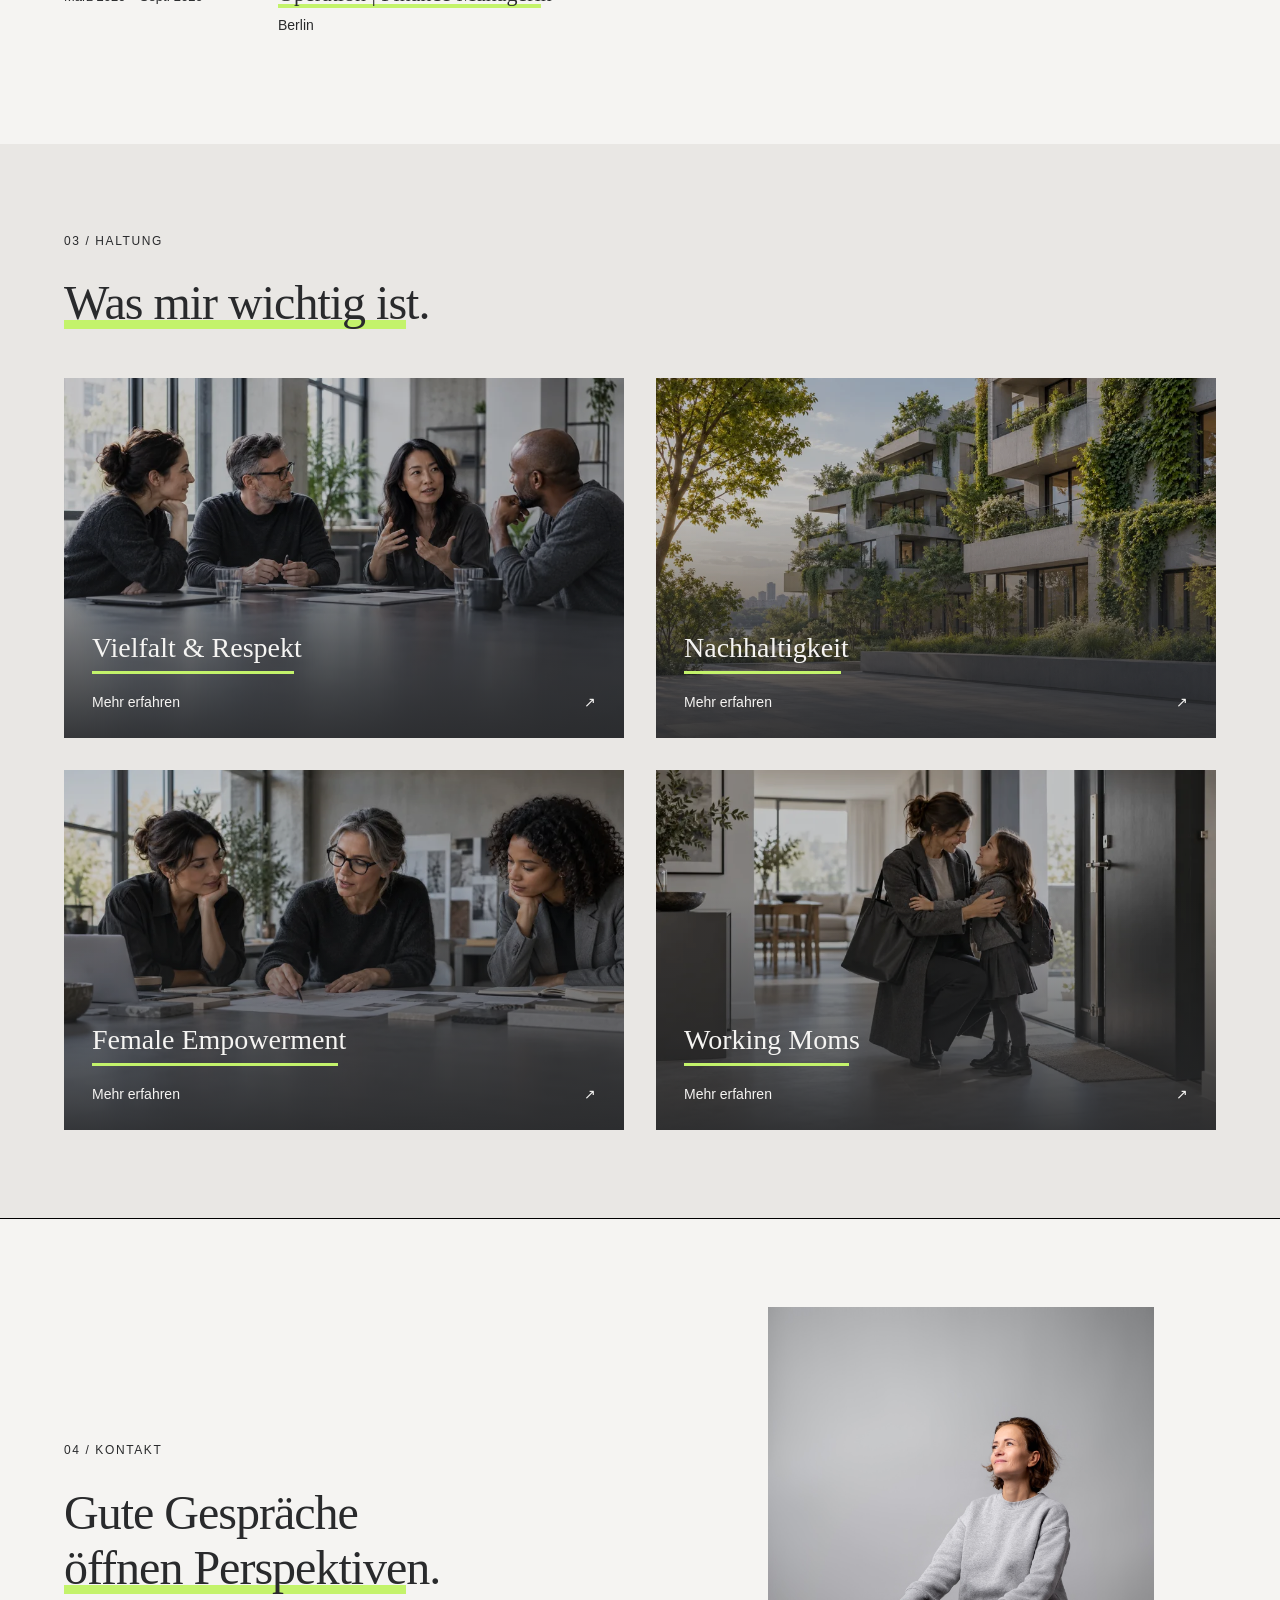
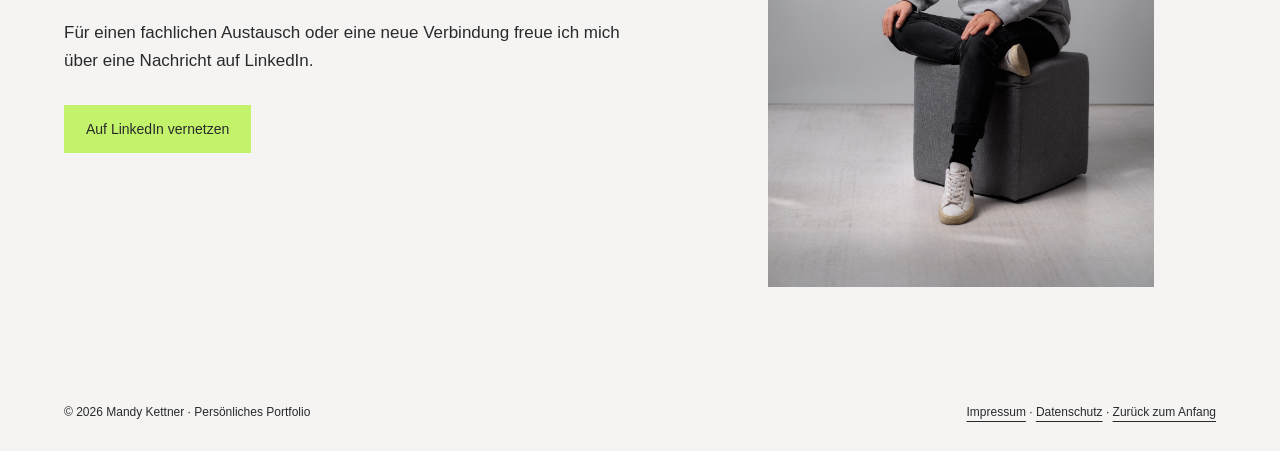
==== commit fa40f78f: "Add Impressum and Datenschutzerklärung, footer links" ====
--- a/index.html
+++ b/index.html
@@ -131,7 +131,7 @@
 <section id="weg"><div class="wrap"><div class="journey"><div><p class="eyebrow">02 / Werdegang</p><h2>Mein beruflicher<br><span class="heading-accent">Hintergrund.</span></h2><p class="career-employer">Studio71 Germany</p></div><div><article class="entry"><span class="date">Seit März 2023</span><div><h3><span class="heading-accent">Associate Director Steering | Governance | Unit Compliance Officer</span></h3><p>Berlin · Hybrid</p></div></article><article class="entry"><span class="date">Nov. 2021 – März 2023</span><div><h3><span class="heading-accent">Director Finance &amp; Operations</span></h3><p>Berlin</p></div></article><article class="entry"><span class="date">Sept. 2020 – Nov. 2021</span><div><h3><span class="heading-accent">Head of Finance &amp; Operations</span></h3><p>Berlin</p></div></article><article class="entry"><span class="date">März 2020 – Sept. 2020</span><div><h3><span class="heading-accent">Operation | Finance Managerin</span></h3><p>Berlin</p></div></article></div></div></div></section>
 <section id="haltung"><div class="wrap"><div class="section-head"><p class="eyebrow">03 / Haltung</p><h2><span class="heading-accent">Was mir wichtig ist.</span></h2></div><div class="values-grid"><article class="value-flip"><div class="value-inner"><button class="value-front" type="button" aria-expanded="false" aria-controls="value-vielfalt"><img src="[data-uri]" alt="" width="900" height="600" loading="lazy"><span class="value-caption"><span class="value-title">Vielfalt &amp; Respekt</span><span class="value-prompt">Mehr erfahren <span aria-hidden="true">↗</span></span></span></button><div class="value-back" id="value-vielfalt" aria-hidden="true" inert><h3>Vielfalt &amp; Respekt</h3><p>Gemeinsam gegen Vorurteile und Diskriminierung.</p><a class="values-link" href="https://de.linkedin.com/pulse/internationaler-tag-gegen-rassismus-gemeinsam-und-mandy-kettner-j2i0e" target="_blank" rel="noopener noreferrer">Meinen Beitrag auf LinkedIn lesen ↗</a><button class="value-close" type="button">← Zurück zum Bild</button></div></div></article><article class="value-flip"><div class="value-inner"><button class="value-front" type="button" aria-expanded="false" aria-controls="value-nachhaltigkeit"><img src="[data-uri]" alt="" width="900" height="600" loading="lazy"><span class="value-caption"><span class="value-title">Nachhaltigkeit</span><span class="value-prompt">Mehr erfahren <span aria-hidden="true">↗</span></span></span></button><div class="value-back" id="value-nachhaltigkeit" aria-hidden="true" inert><h3>Nachhaltigkeit</h3><p>Verantwortung mit langfristigem Blick.</p><button class="value-close" type="button">← Zurück zum Bild</button></div></div></article><article class="value-flip"><div class="value-inner"><button class="value-front" type="button" aria-expanded="false" aria-controls="value-empowerment"><img src="[data-uri]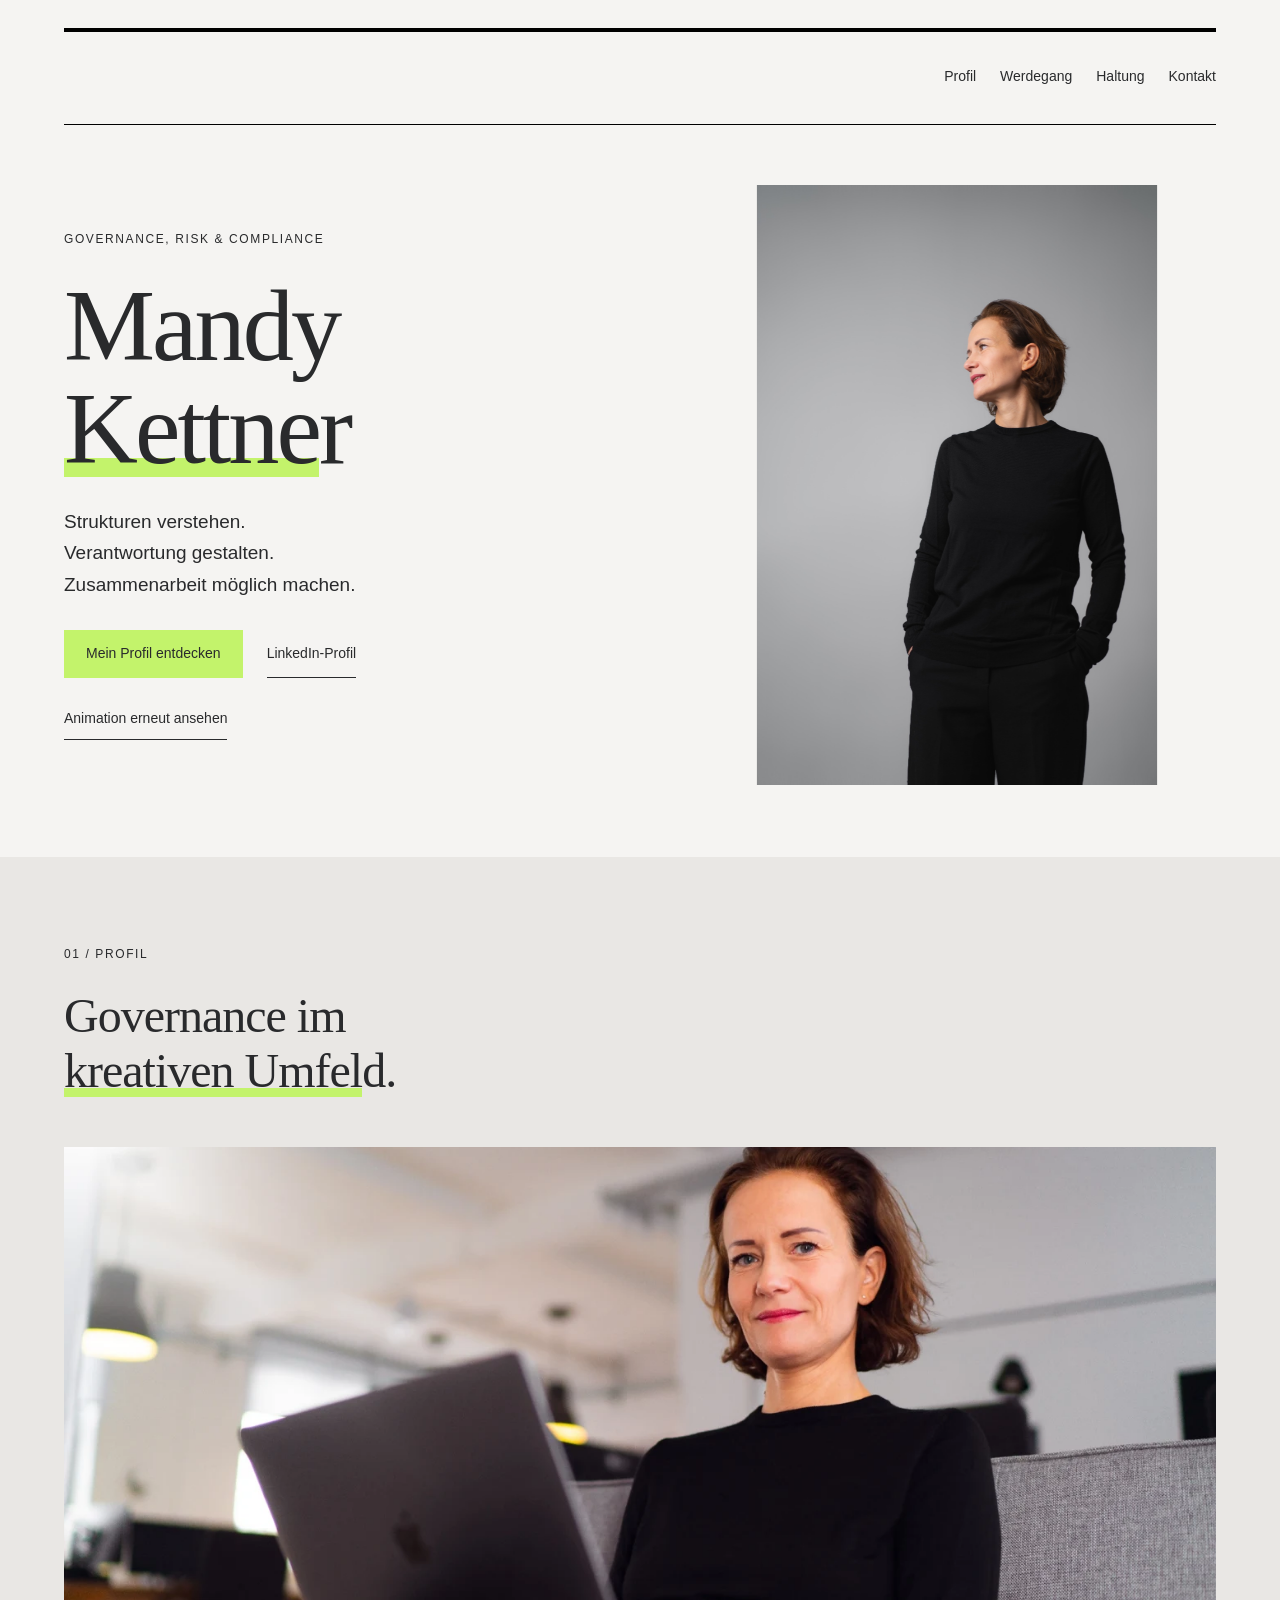
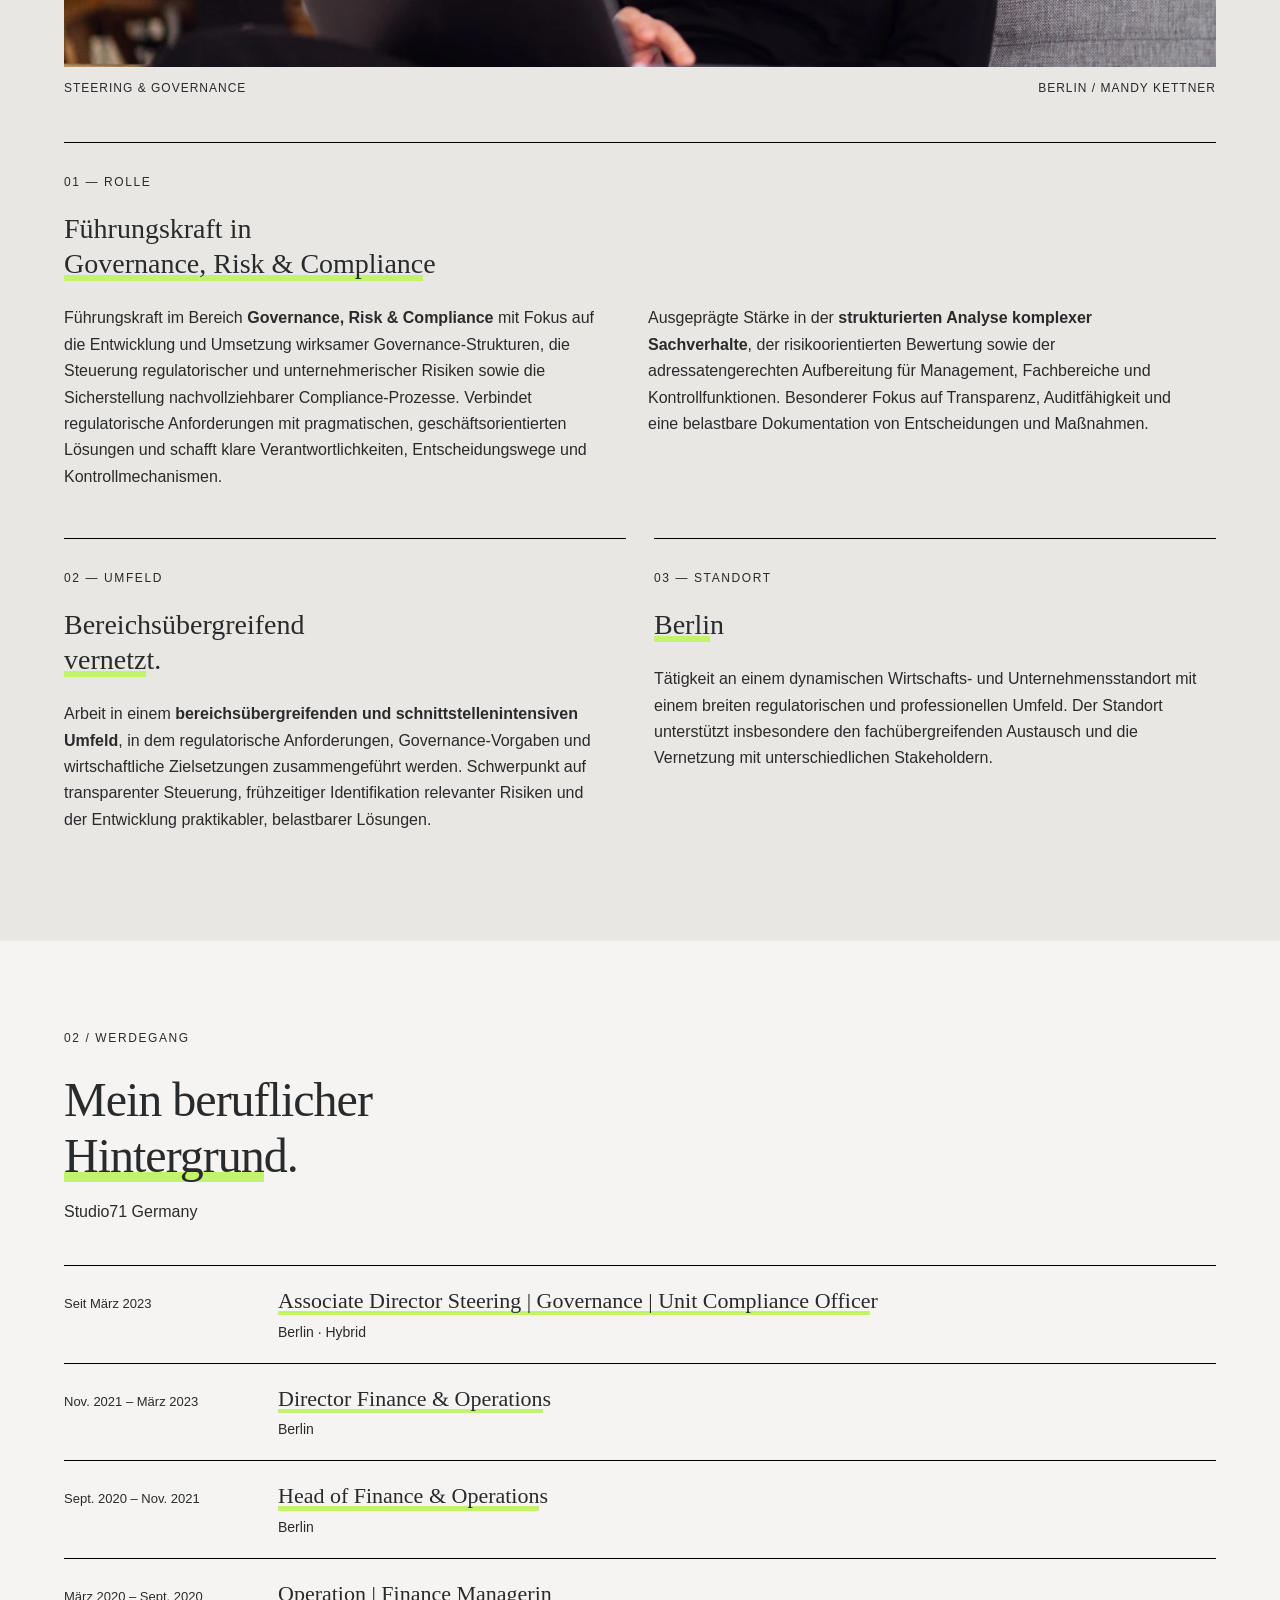
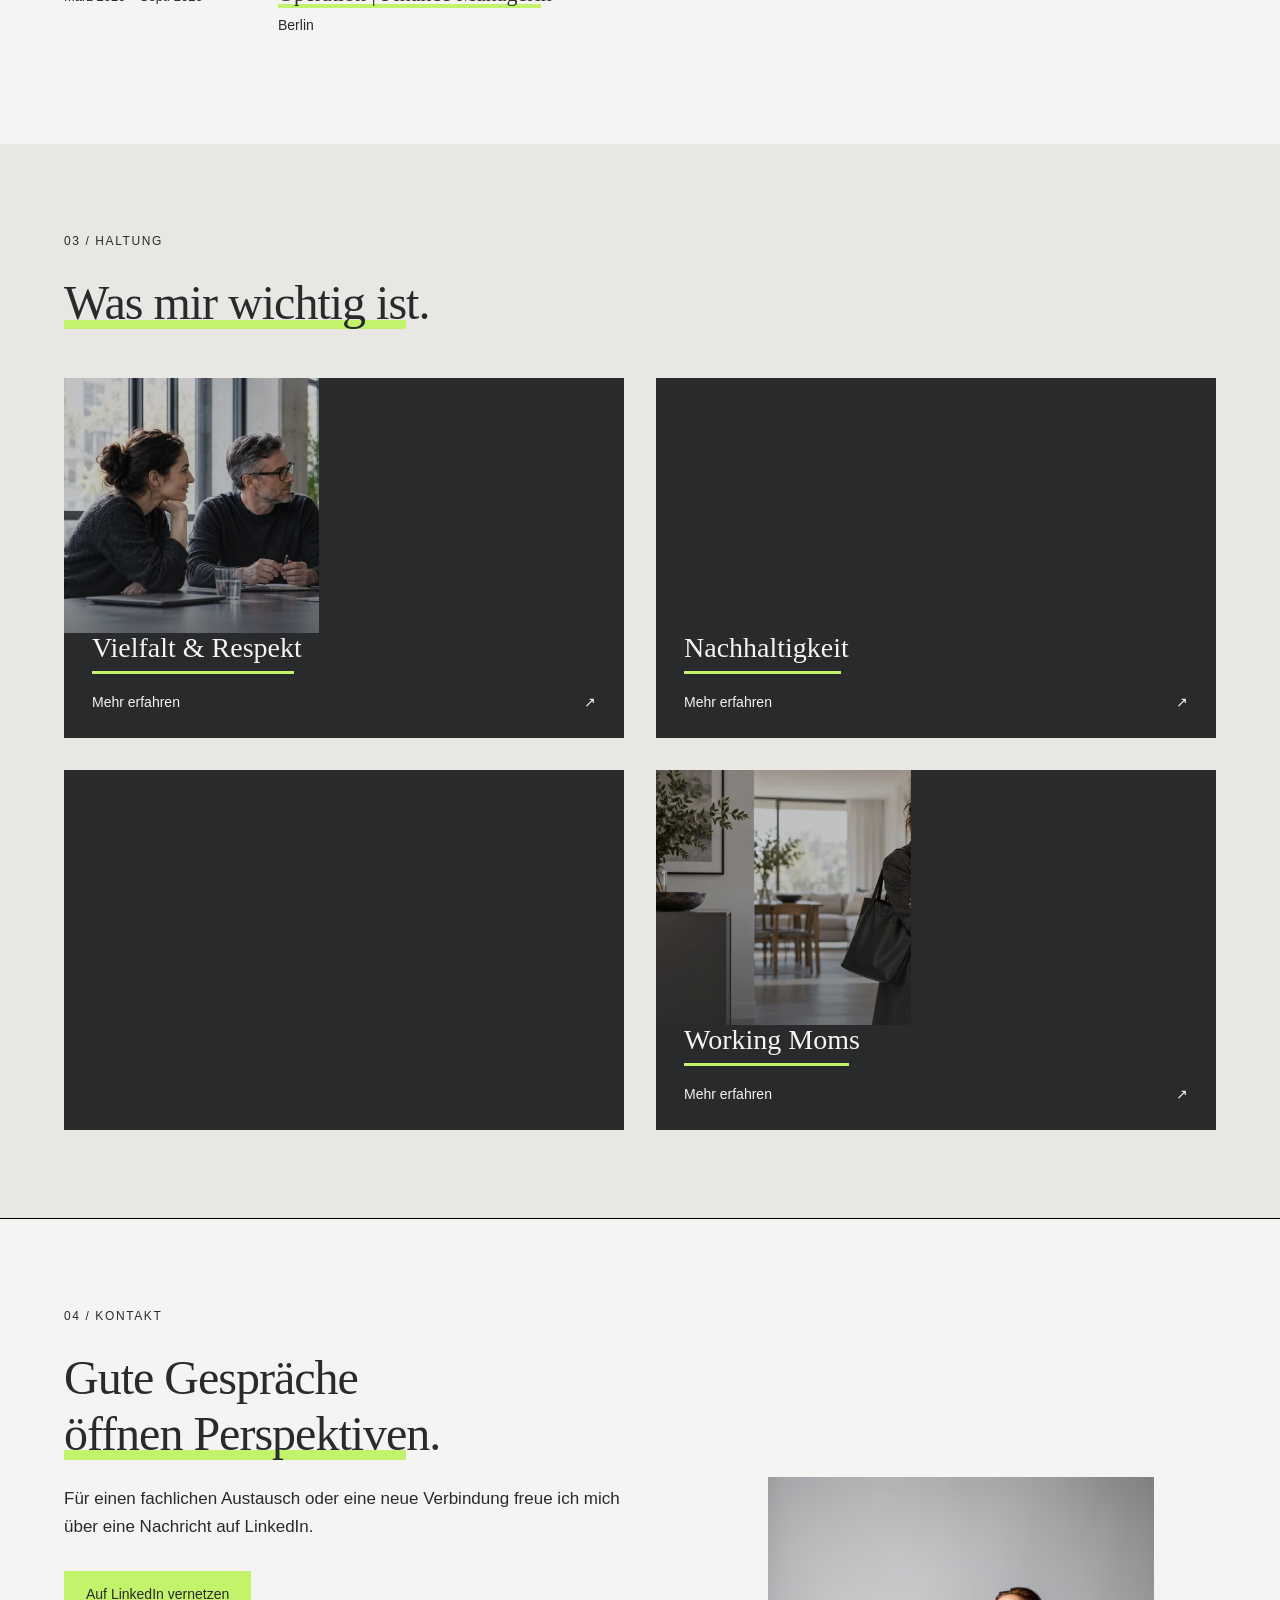
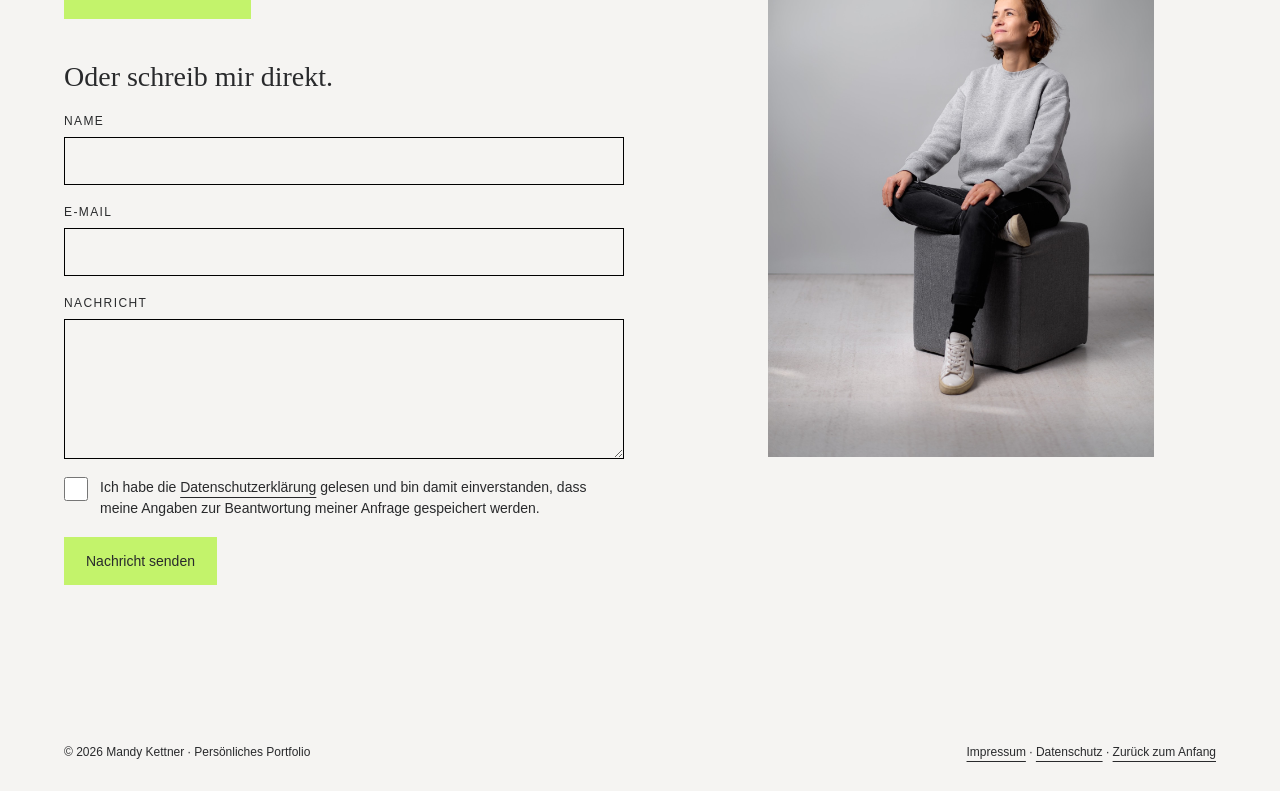
==== commit 92b77879: "Add Supabase contact form, SQL setup, privacy update" ====
--- a/index.html
+++ b/index.html
@@ -120,6 +120,22 @@
 #mk-portfolio .value-front:focus-visible,#mk-portfolio .value-close:focus-visible{outline:3px solid var(--ink);outline-offset:5px}
 @media(max-width:650px){#mk-portfolio .value-front,#mk-portfolio .value-back{min-height:350px}#mk-portfolio .value-caption{left:24px;right:24px;bottom:24px}#mk-portfolio .value-back{padding:24px}}
 @media(prefers-reduced-motion:reduce){#mk-portfolio .value-inner,#mk-portfolio .value-front img{transition:none}#mk-portfolio .value-front:hover img{transform:none}}
+
+#mk-portfolio .cform{margin-top:40px;display:grid;gap:18px;max-width:560px}
+#mk-portfolio .cform h3{font-size:var(--subheading-size);margin:0}
+#mk-portfolio .cform label{display:grid;gap:6px;font:12px/1.6 Arial,sans-serif;letter-spacing:1.4px;text-transform:uppercase}
+#mk-portfolio .cform input[type=text],#mk-portfolio .cform input[type=email],#mk-portfolio .cform textarea{width:100%;min-height:48px;padding:12px 14px;border:1px solid #000;border-radius:0;background:var(--paper);color:var(--ink);font:16px Arial,sans-serif;letter-spacing:0;text-transform:none}
+#mk-portfolio .cform textarea{min-height:140px;resize:vertical}
+#mk-portfolio .cform input:focus,#mk-portfolio .cform textarea:focus{outline:none;box-shadow:0 0 0 3px var(--lime),0 0 0 4px #000}
+#mk-portfolio .cform [aria-invalid=true]{border-width:2px;border-color:#B3261E}
+#mk-portfolio .cform .consent{display:flex;gap:12px;align-items:flex-start;text-transform:none;letter-spacing:0;font-size:14px;line-height:1.5}
+#mk-portfolio .cform .consent input{width:24px;height:24px;flex:none;margin:0;accent-color:var(--ink)}
+#mk-portfolio .cform .hp{position:absolute;left:-9999px;width:1px;height:1px;overflow:hidden}
+#mk-portfolio .cform button.button{border:0;cursor:pointer;justify-self:start;font-family:Arial,sans-serif}
+#mk-portfolio .cform button.button[disabled]{opacity:.5;pointer-events:none}
+#mk-portfolio .cform .status{min-height:24px;font-size:15px}
+#mk-portfolio .cform .status.ok{border-left:6px solid #2F7D32;padding-left:12px}
+#mk-portfolio .cform .status.err{border-left:6px solid #B3261E;padding-left:12px}
 </style>
 </head>
 <body style="margin:0"><div id="mk-portfolio">
@@ -130,7 +146,7 @@
 <section id="profil"><div class="wrap"><div class="section-head"><p class="eyebrow">01 / Profil</p><h2>Governance im<br><span class="heading-accent">kreativen Umfeld.</span></h2></div><figure class="profile-photo"><img src="[data-uri]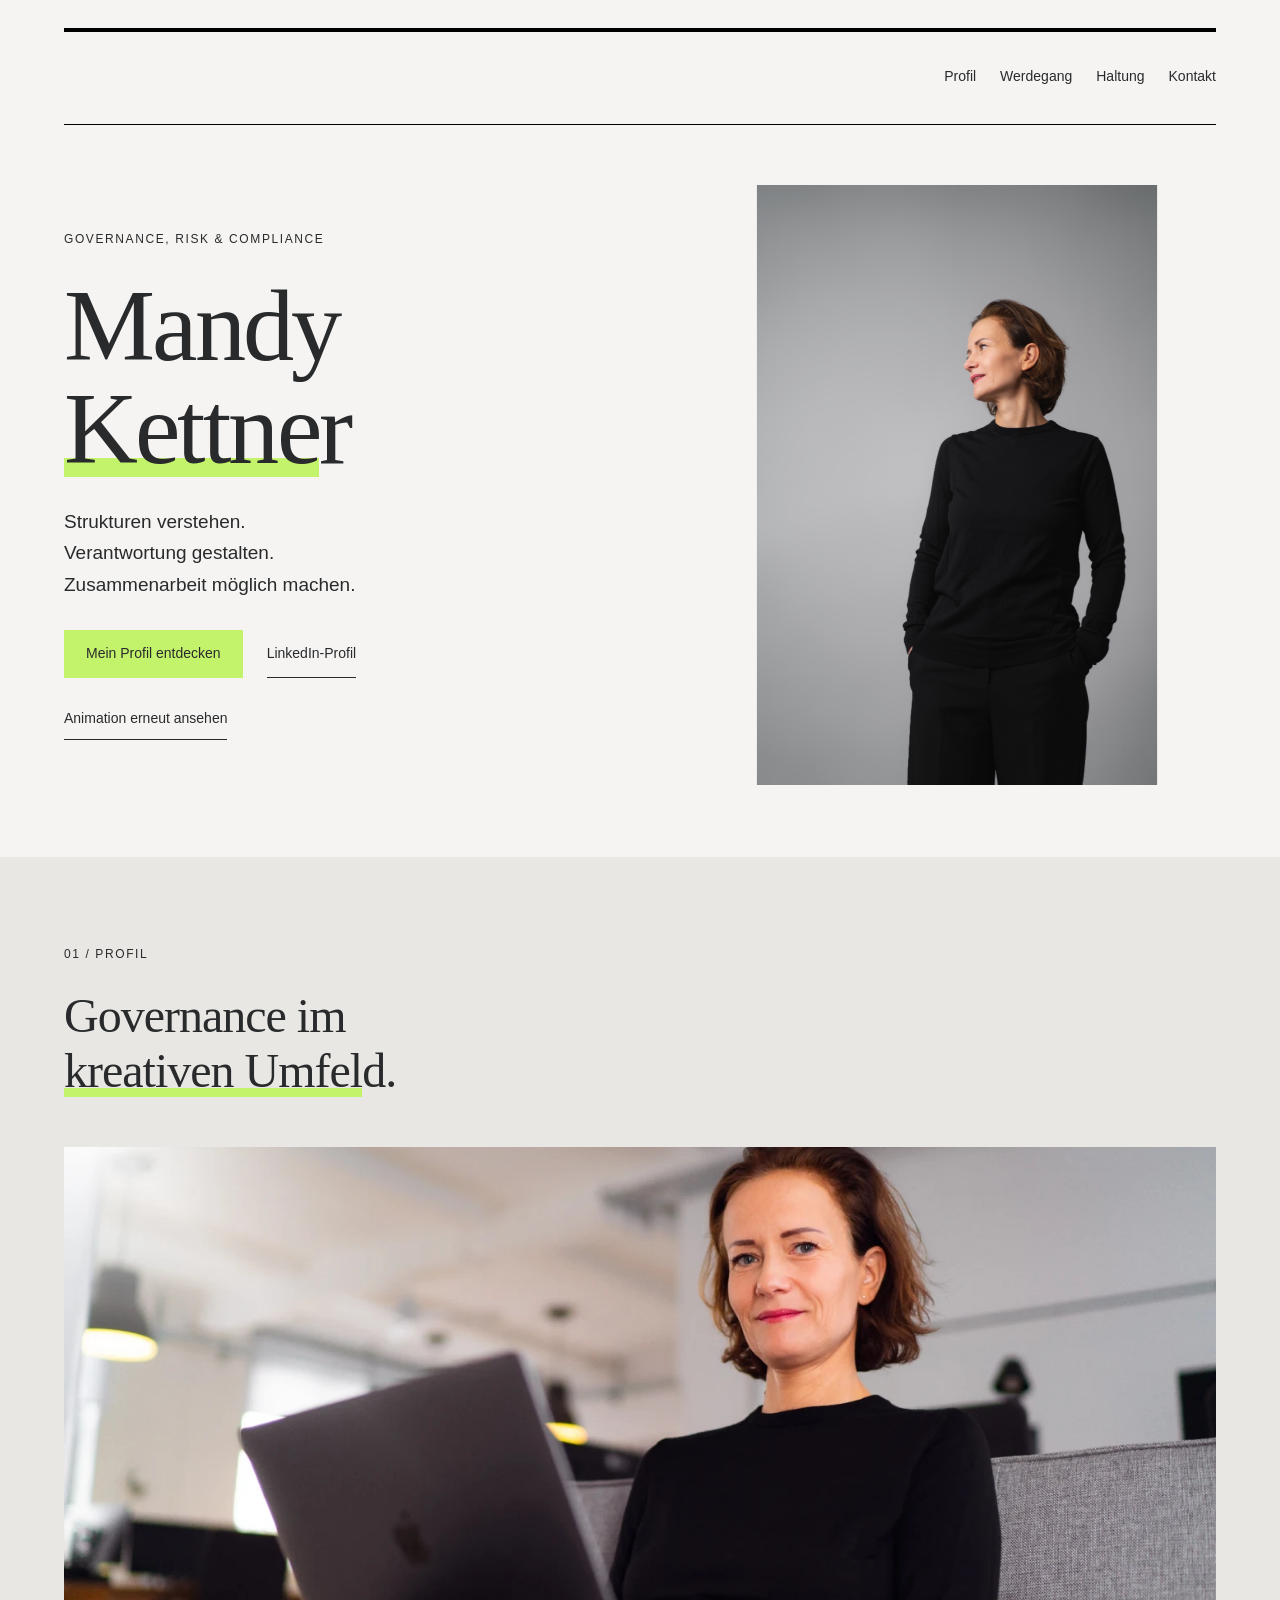
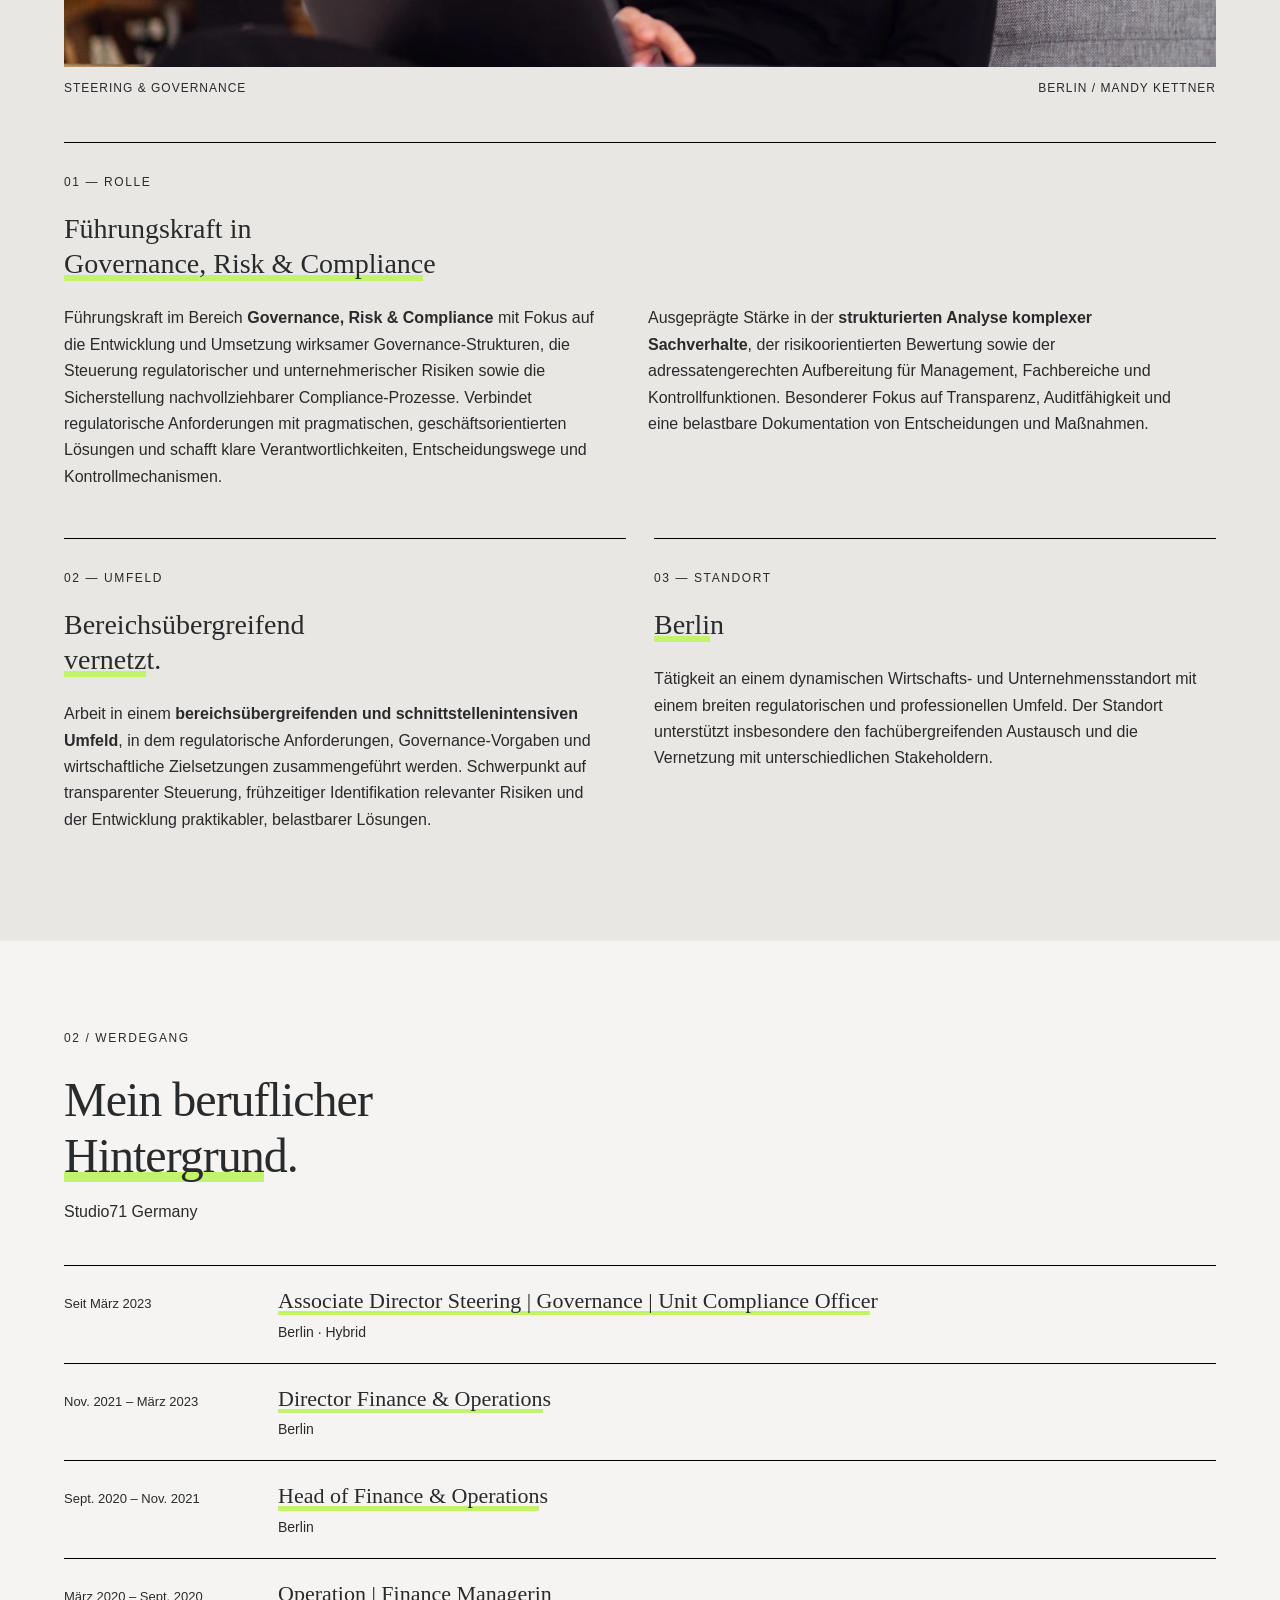
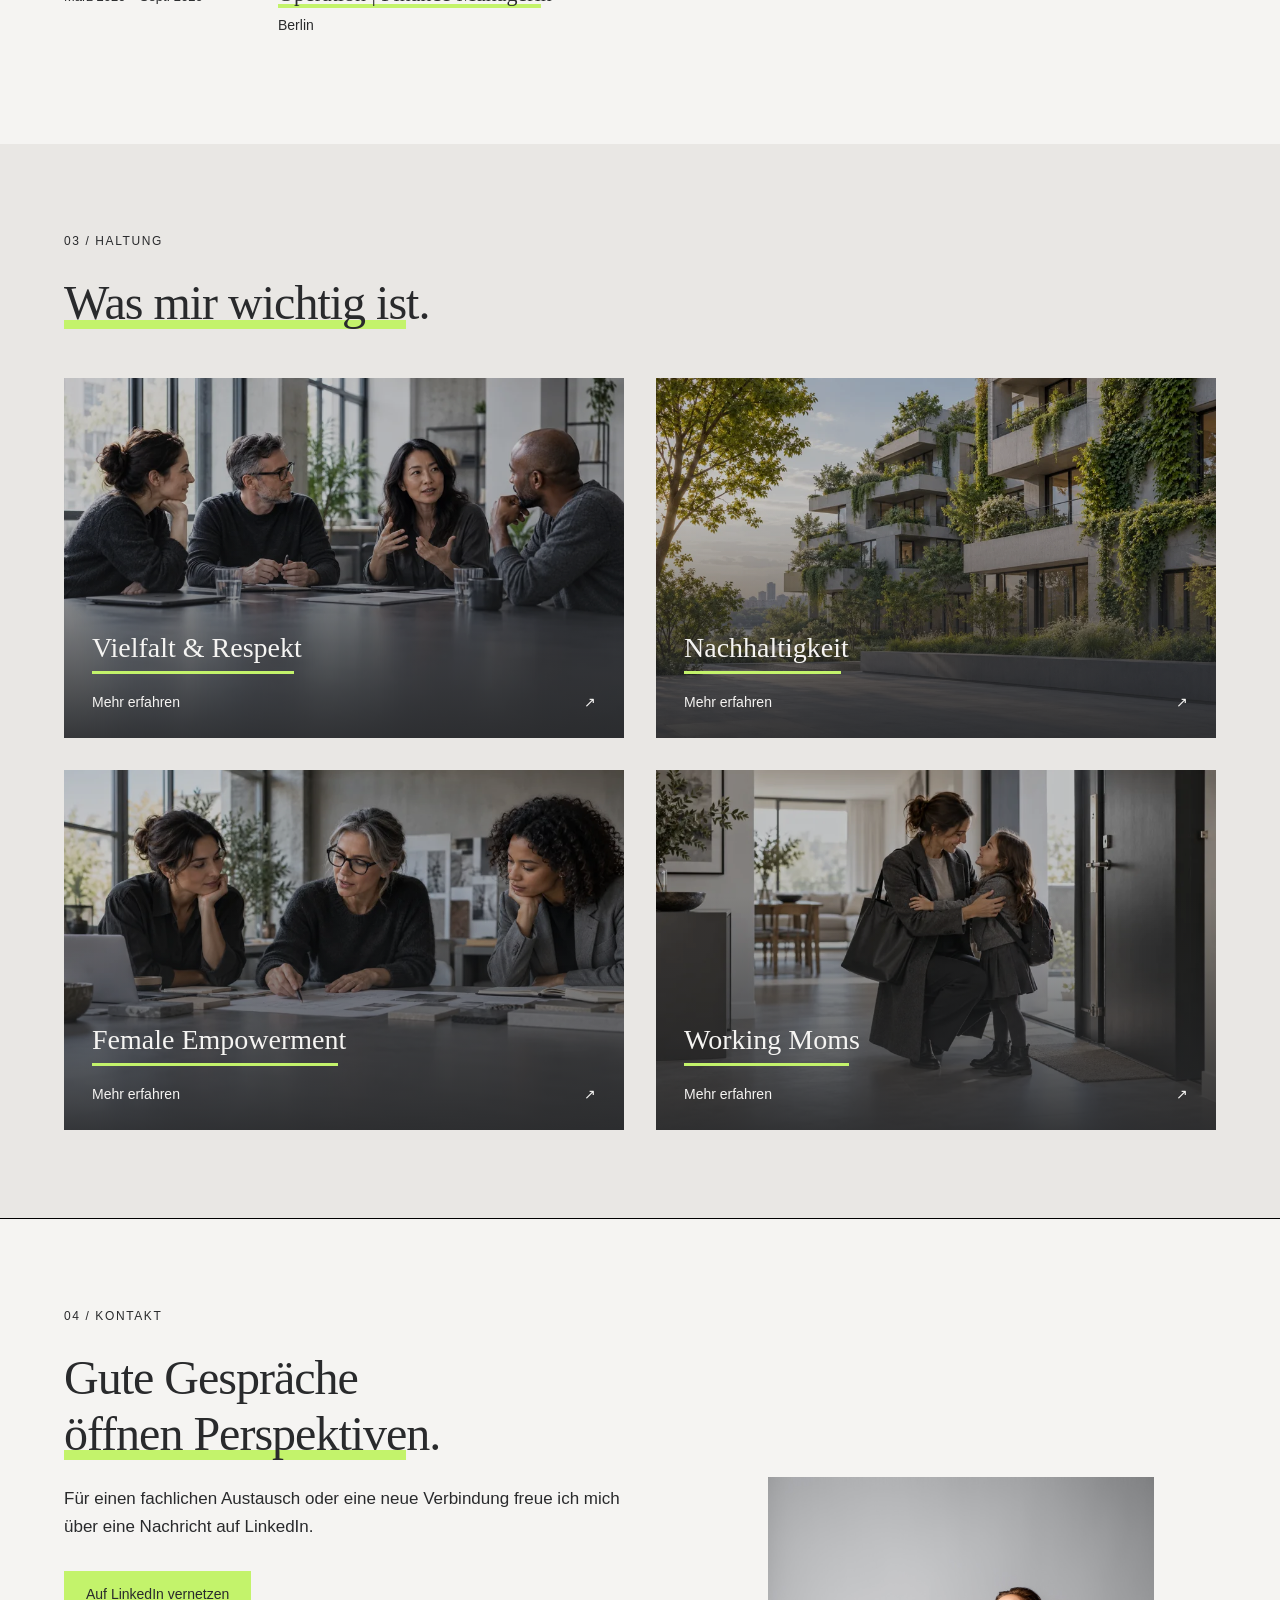
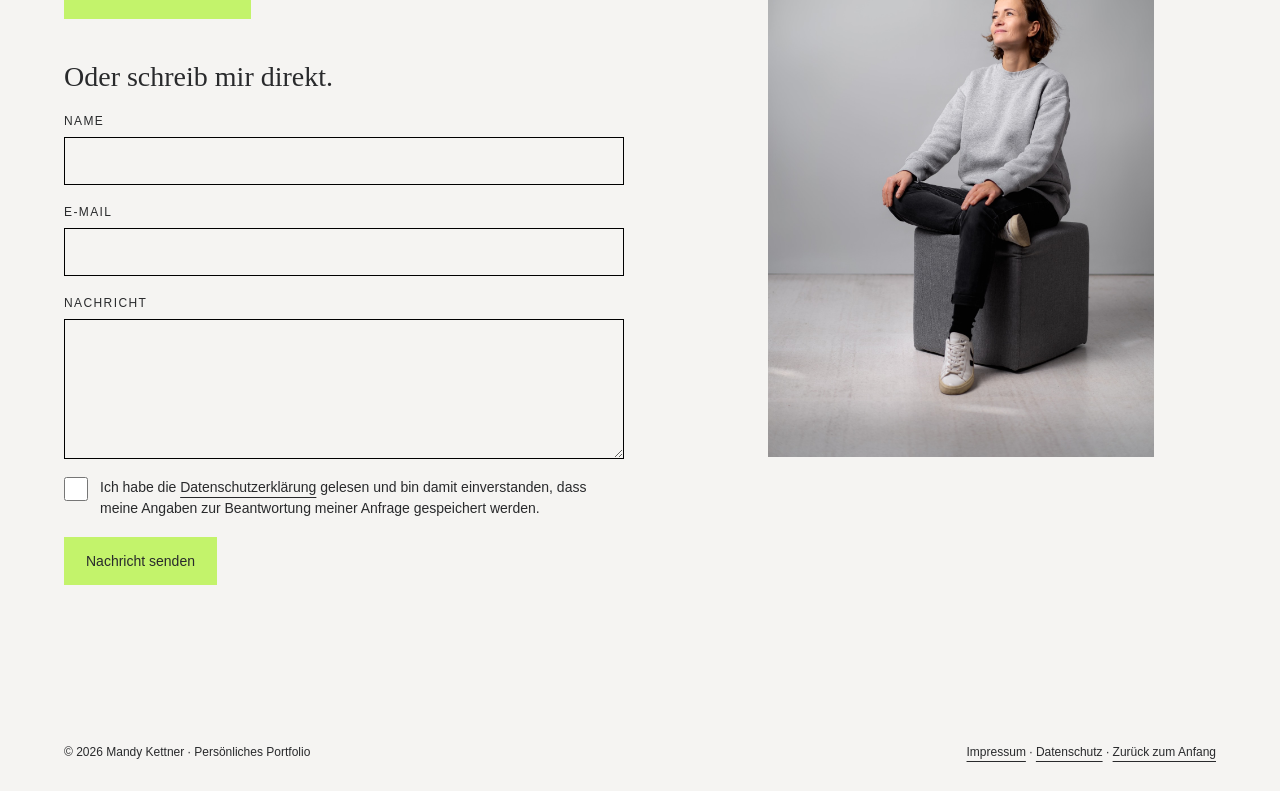
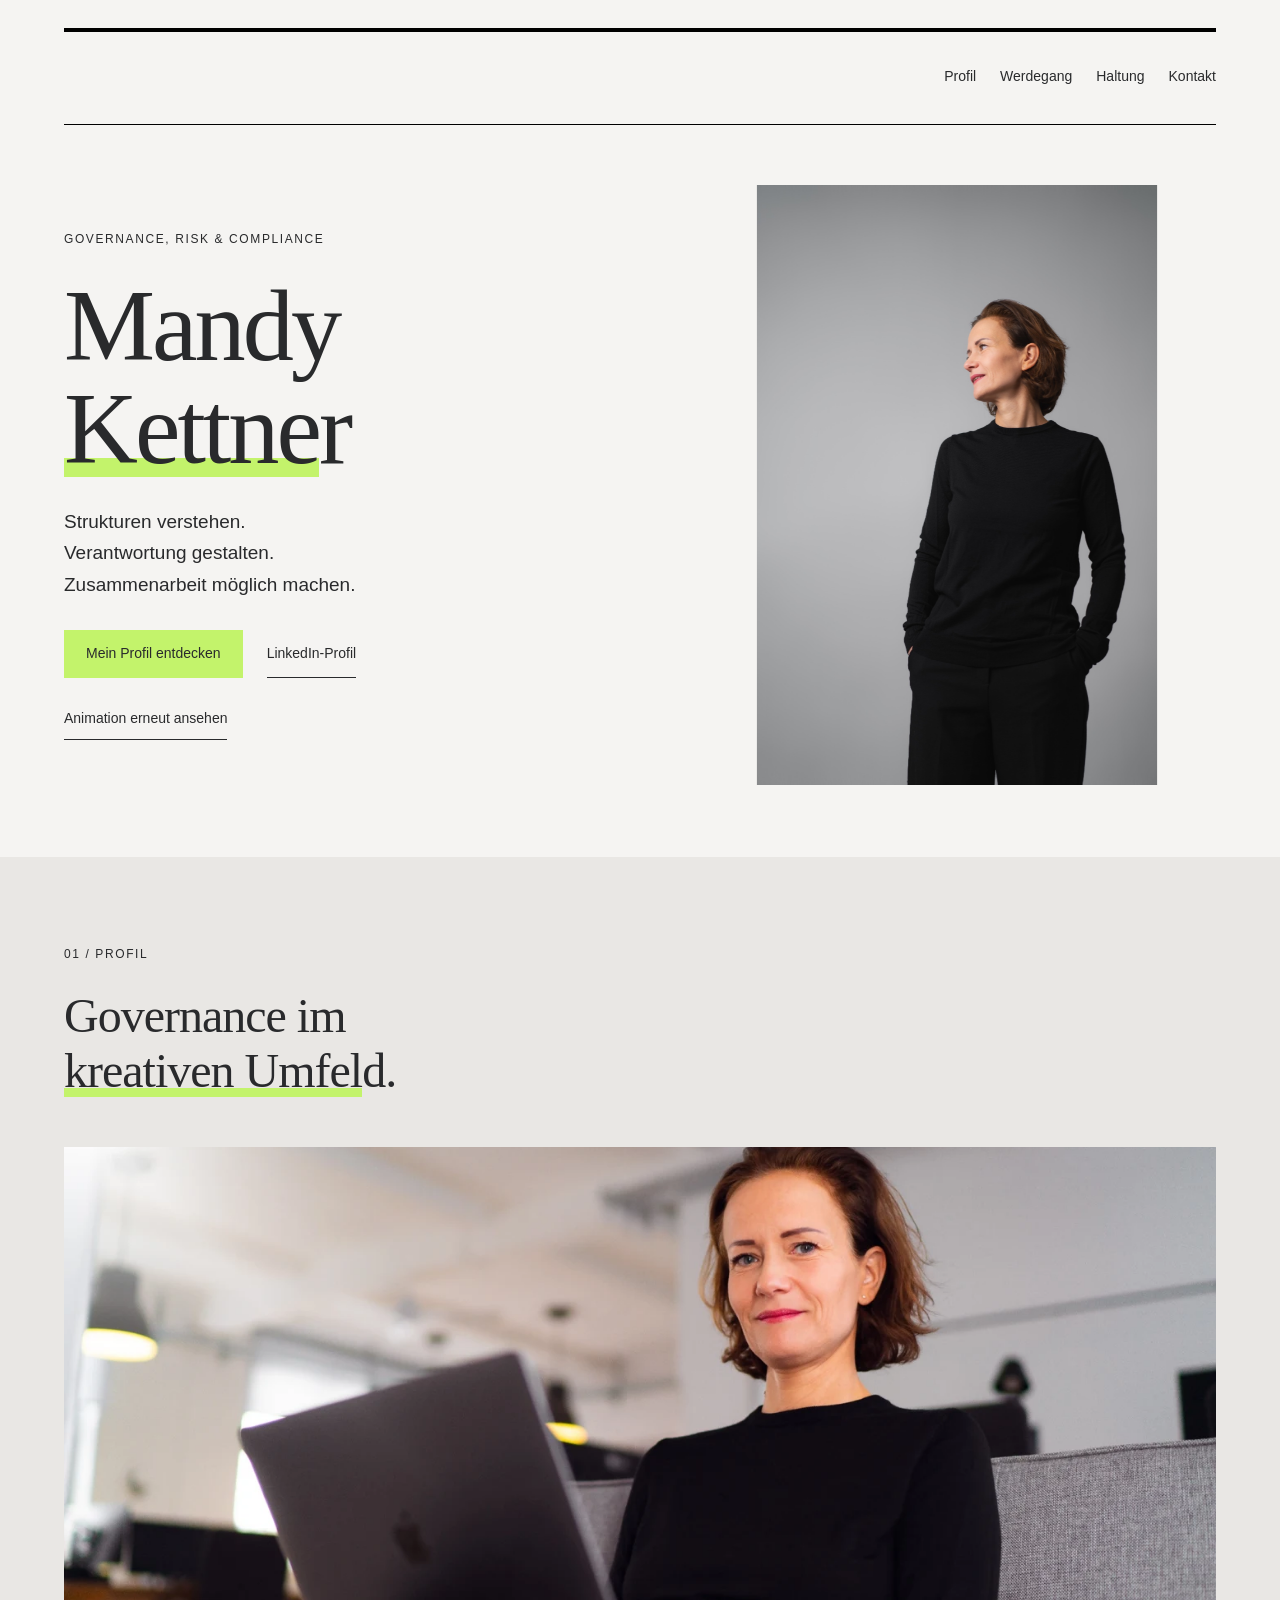
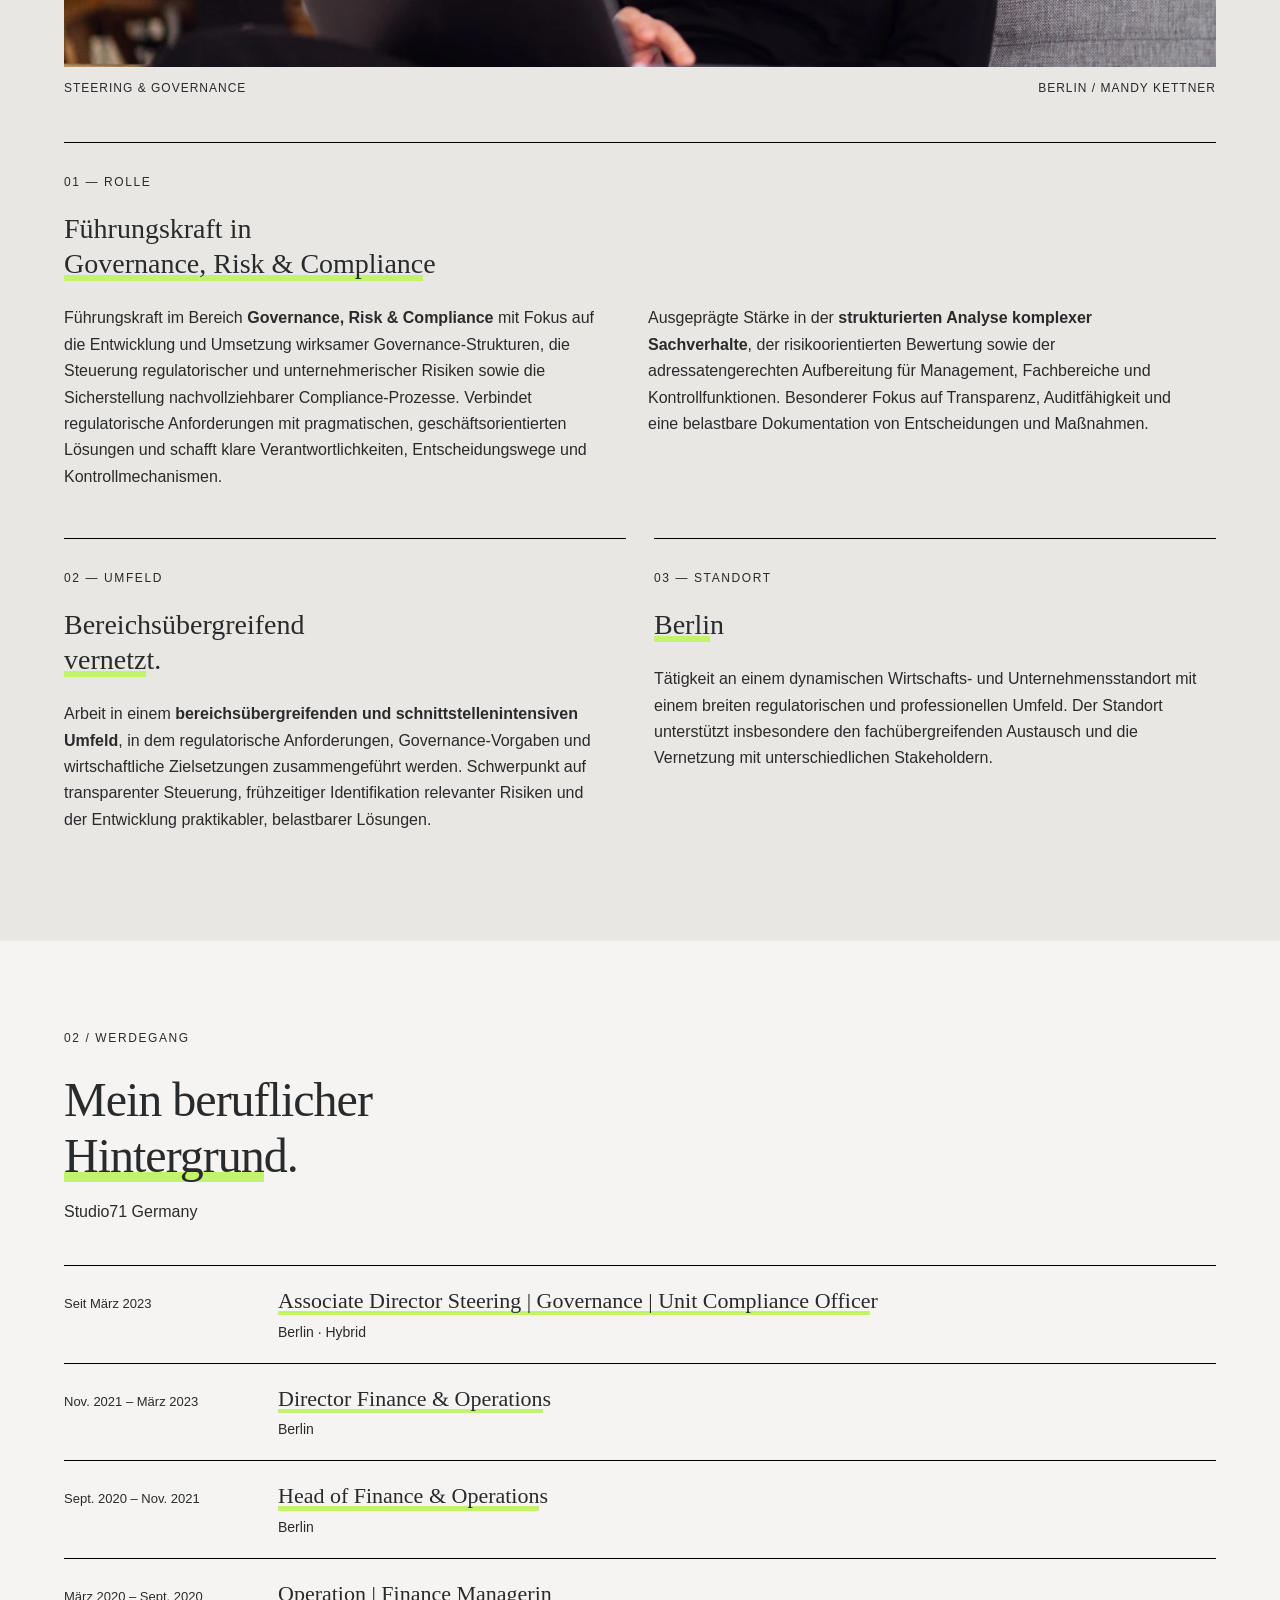
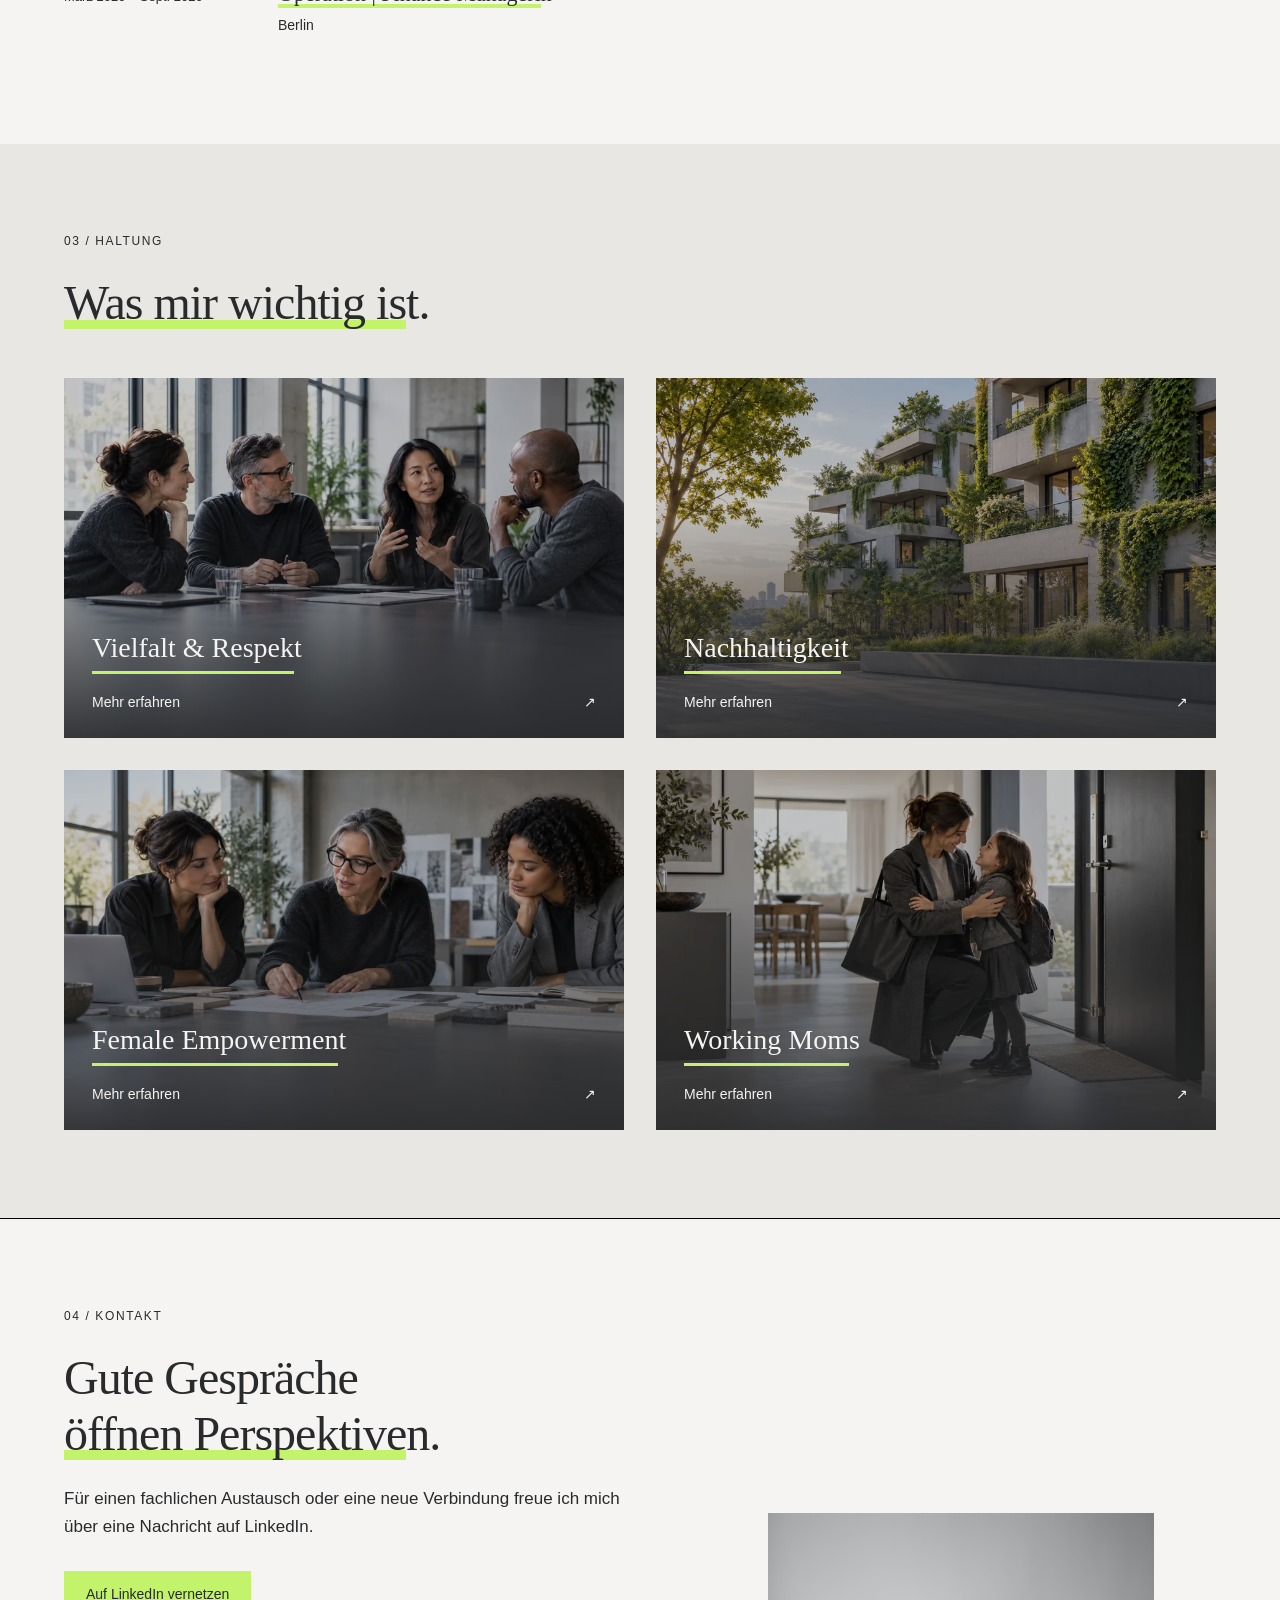
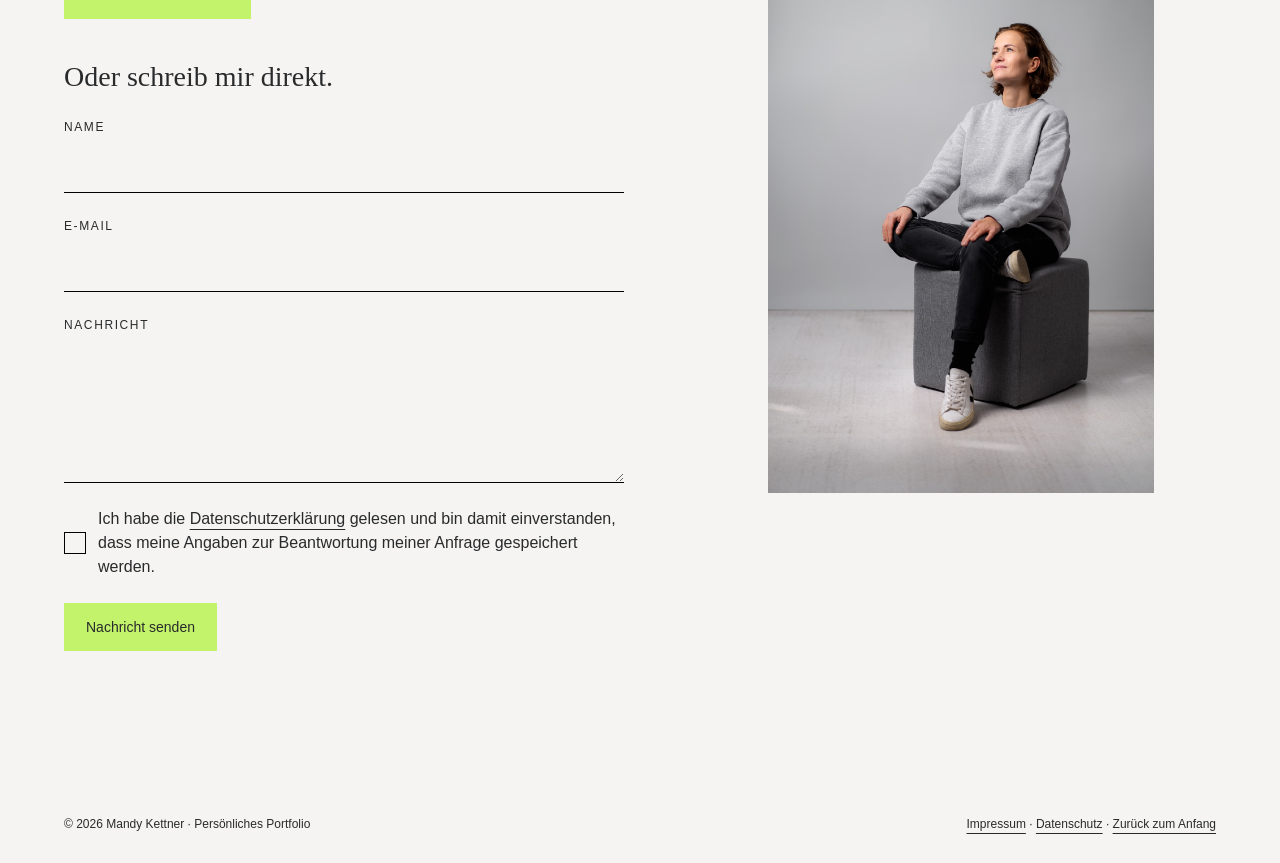
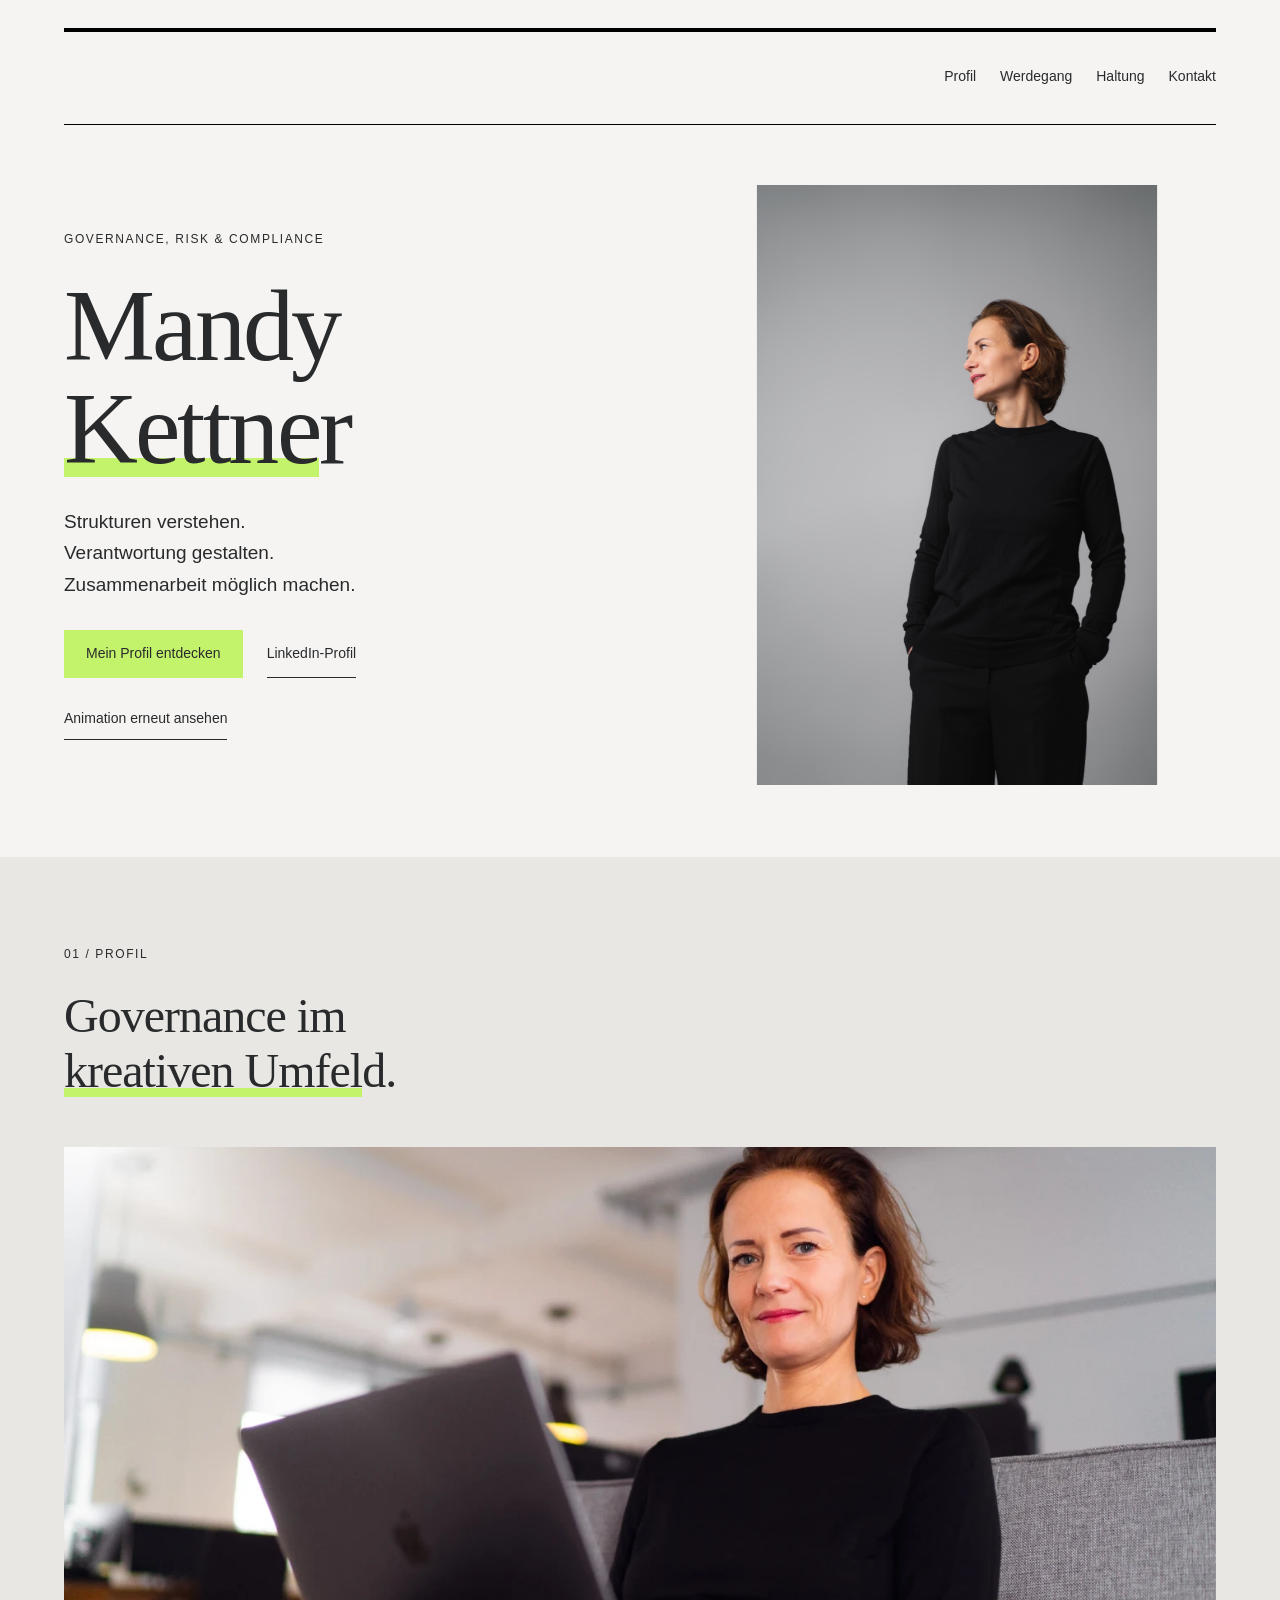
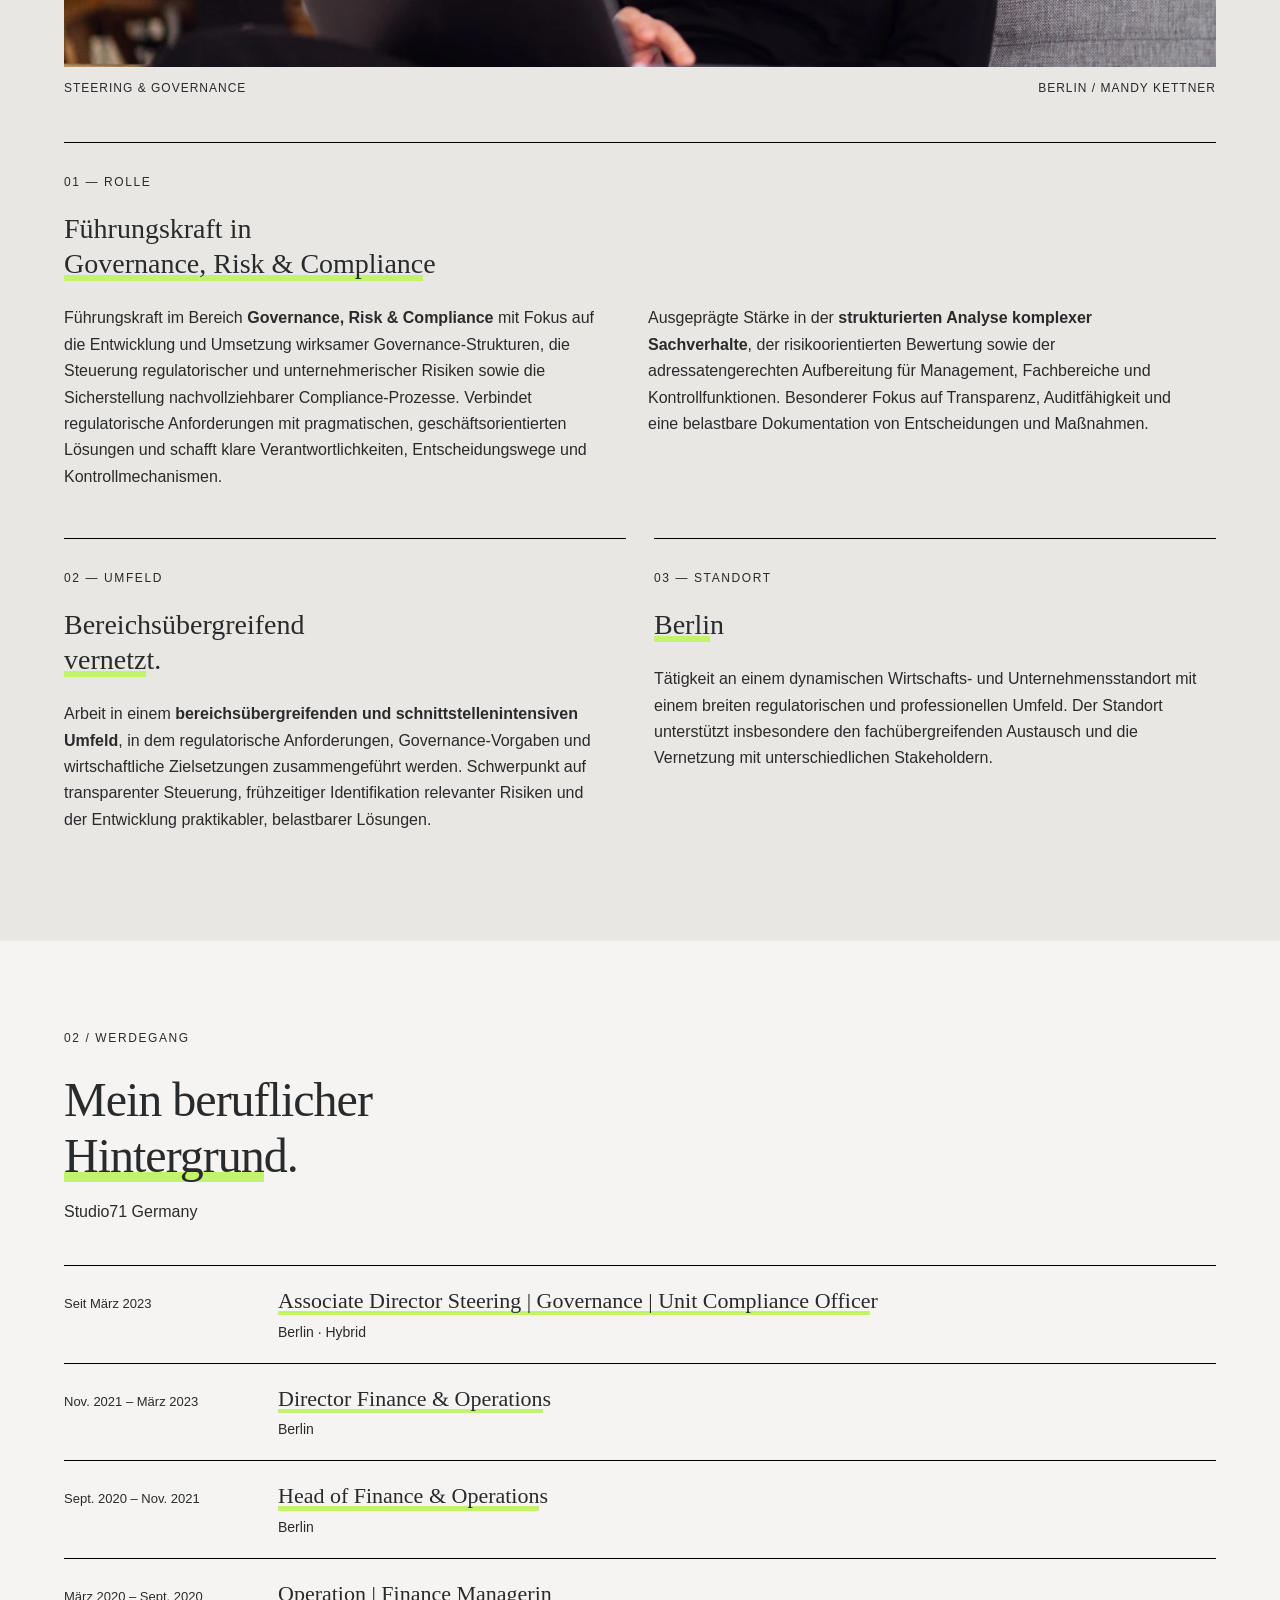
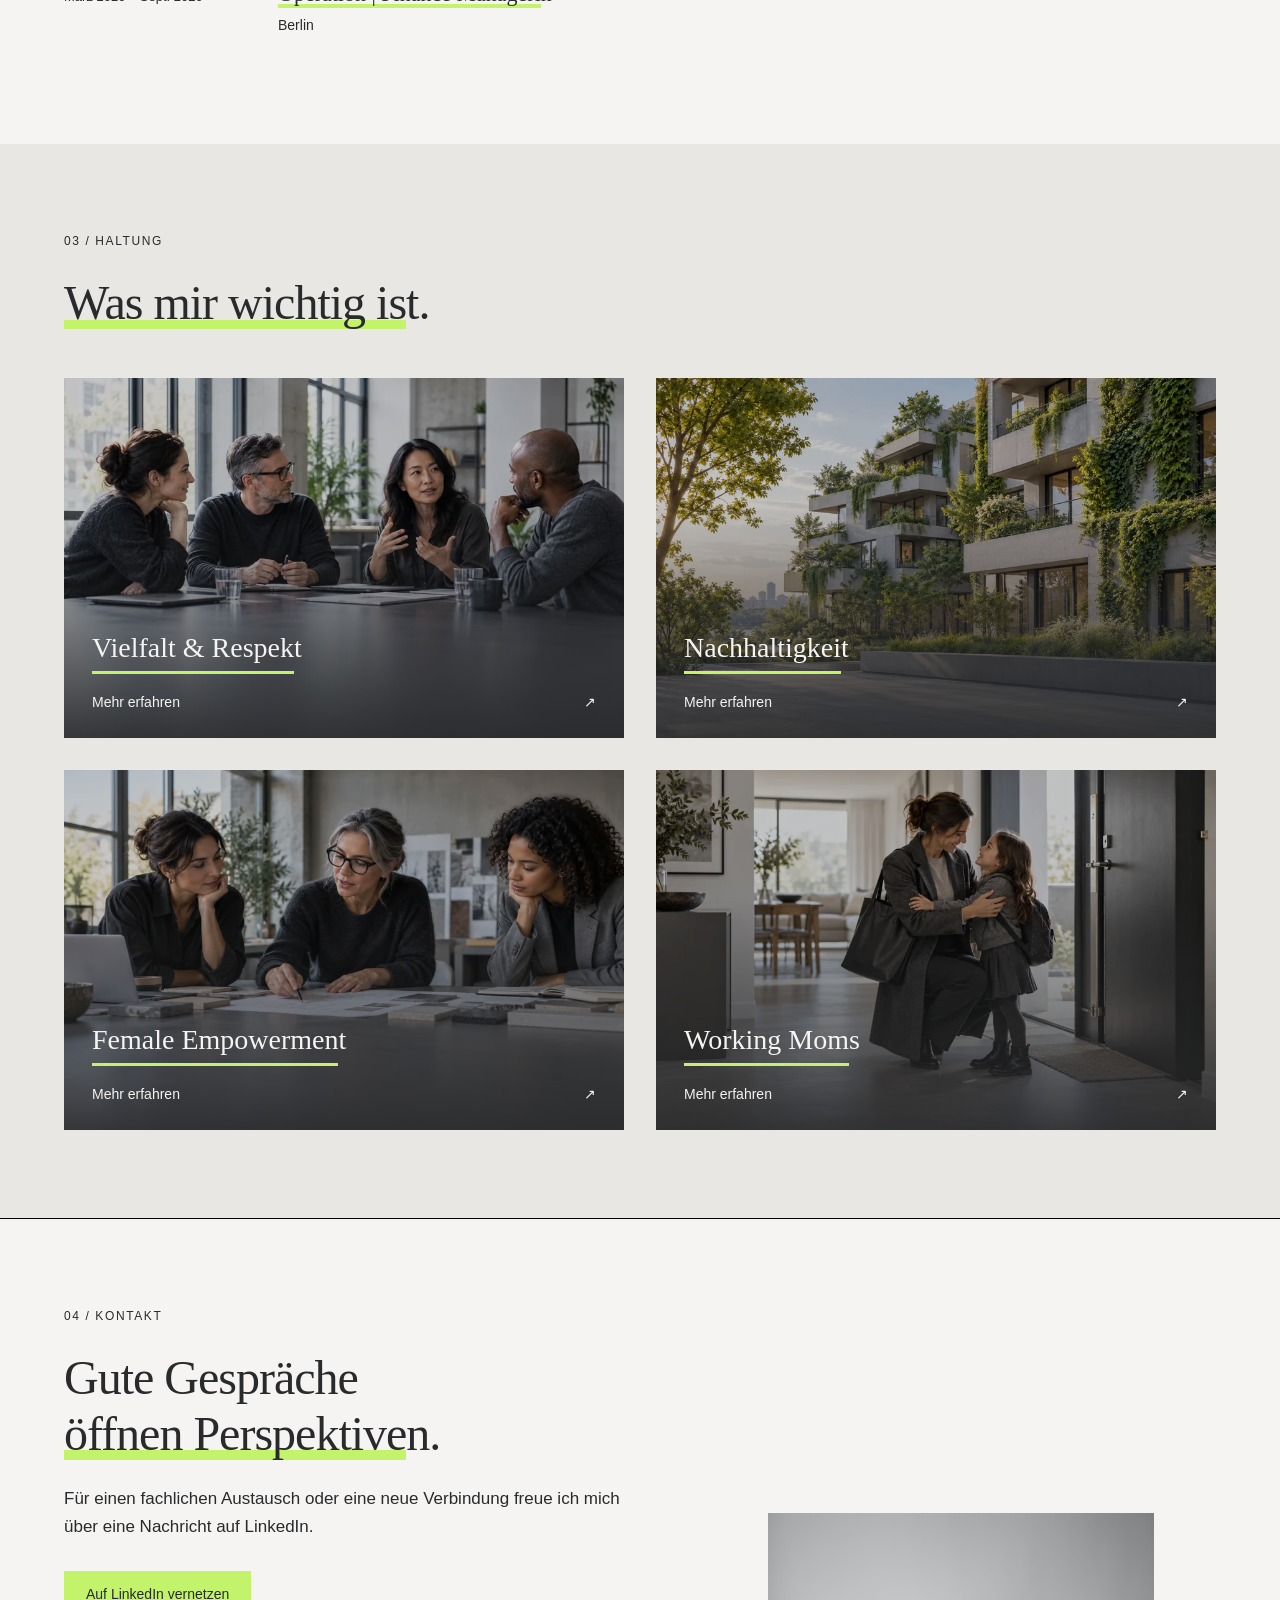
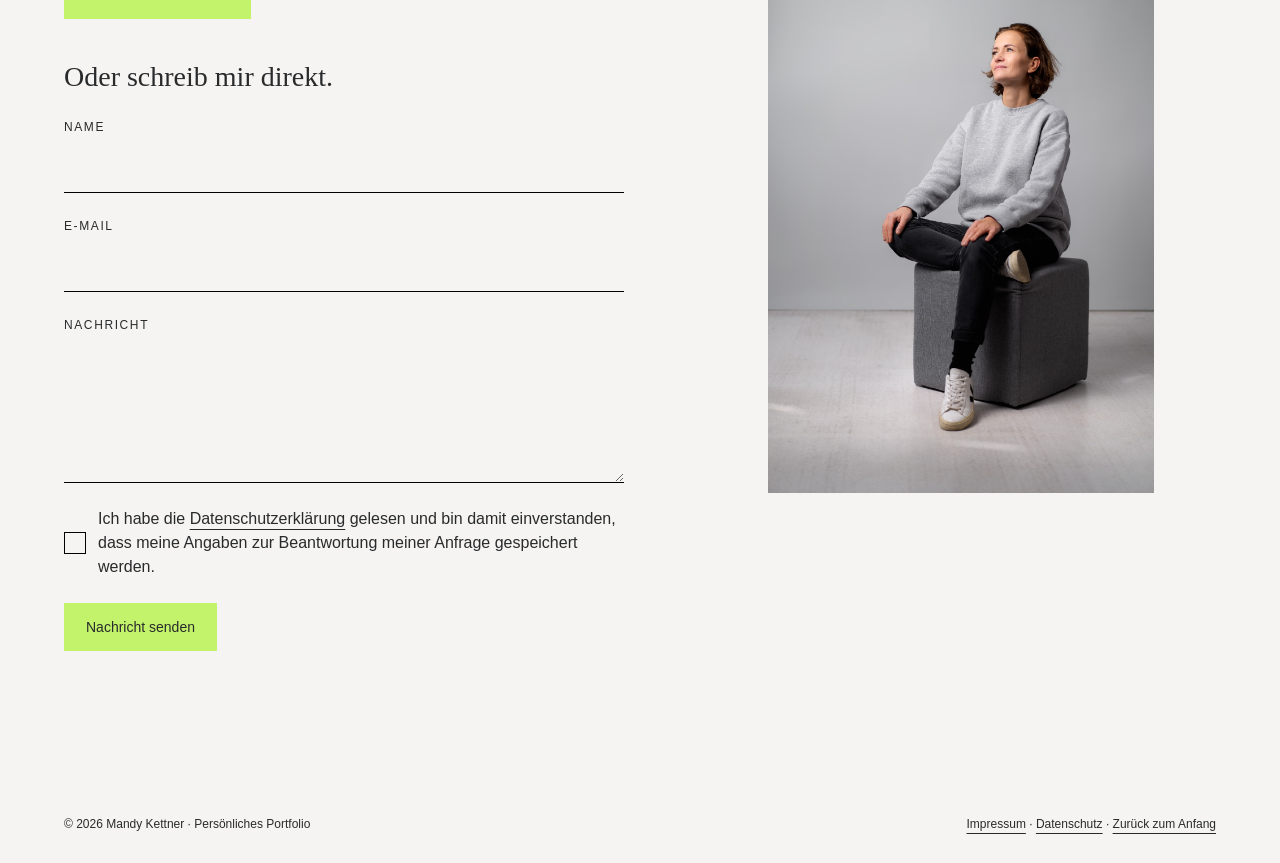
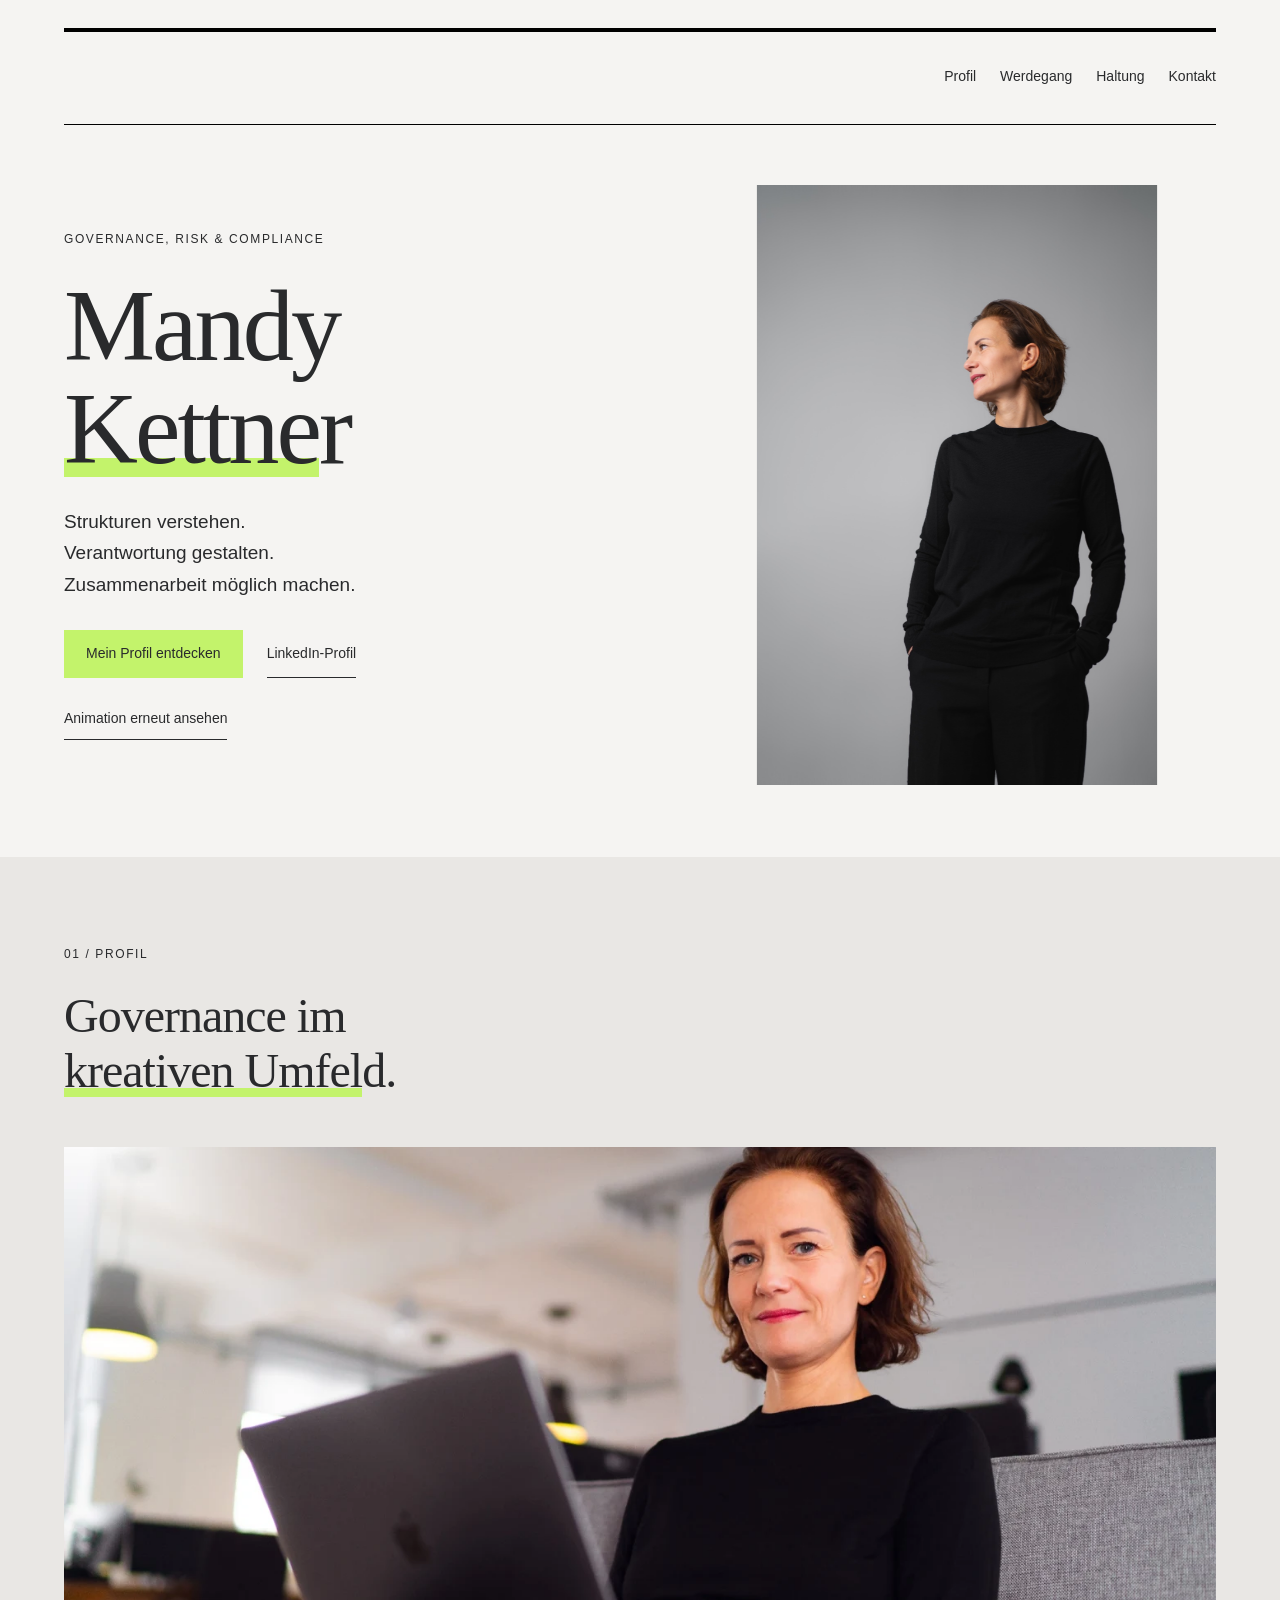
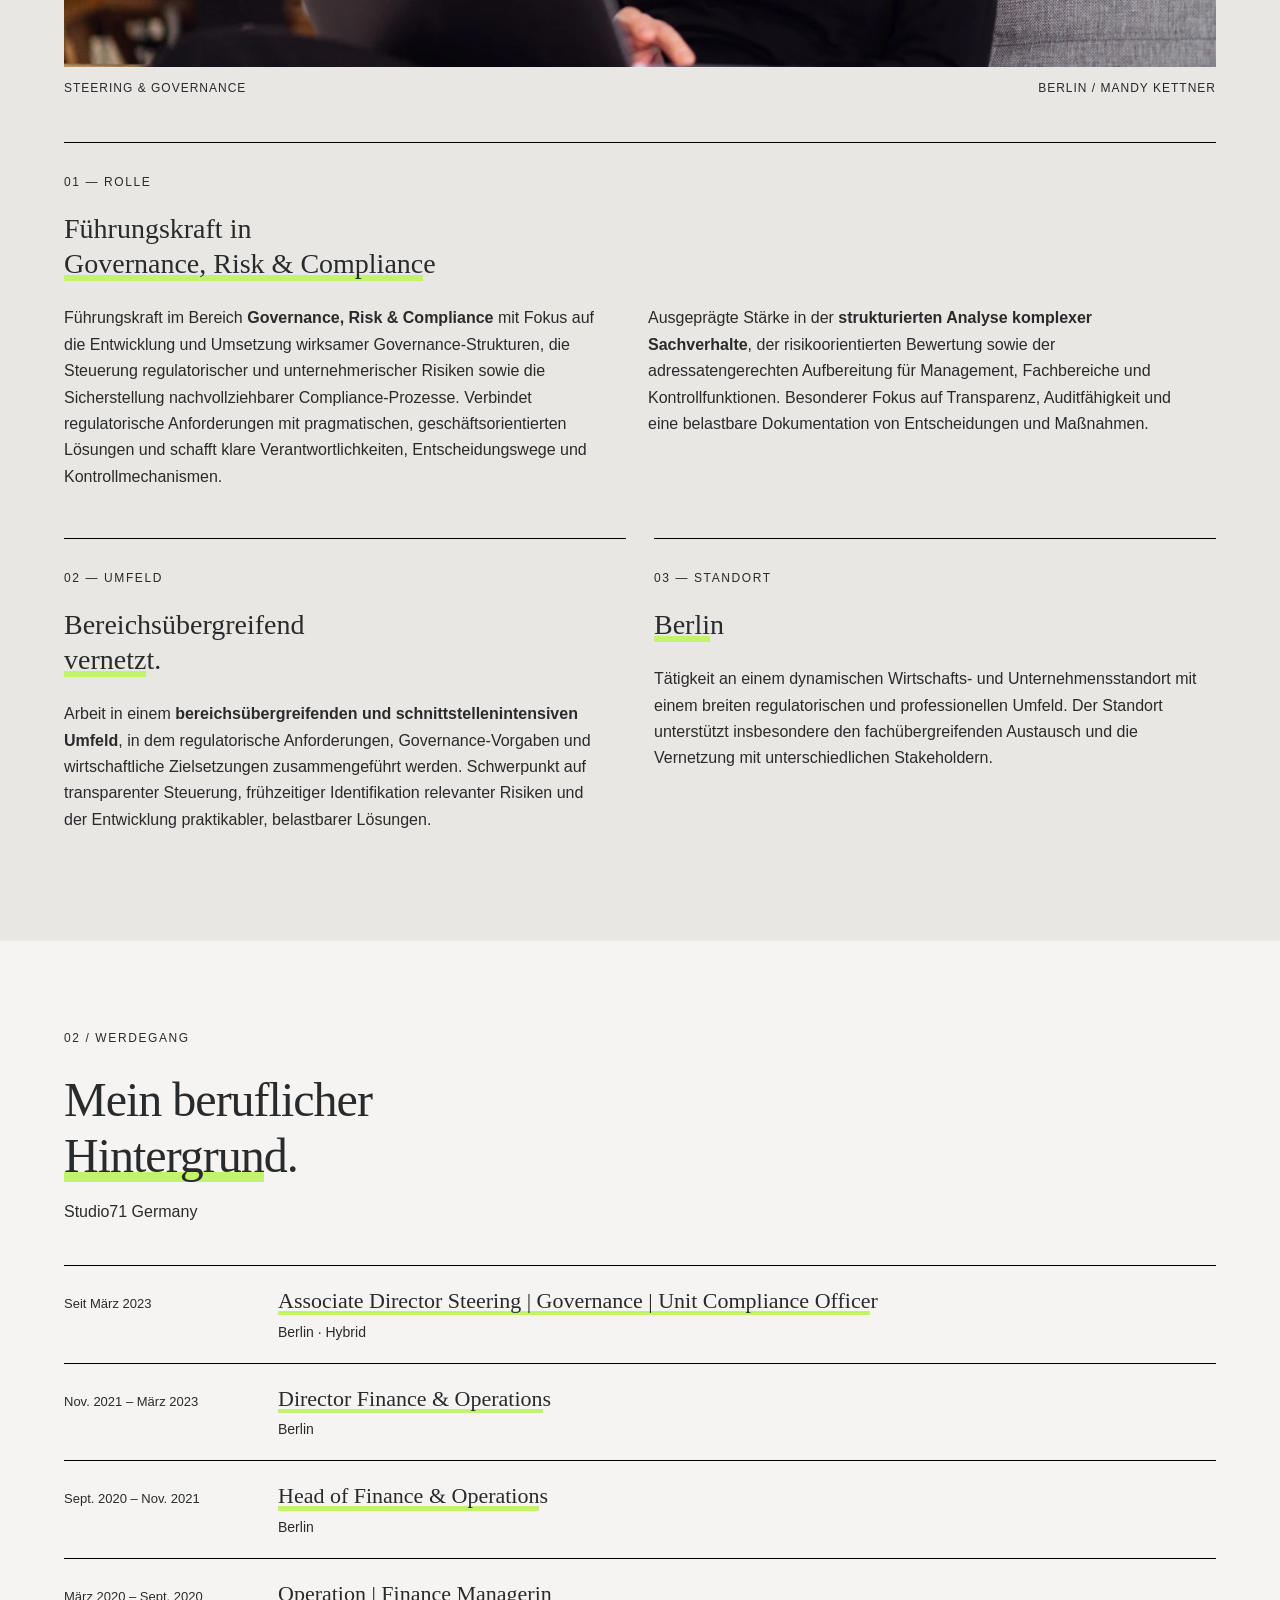
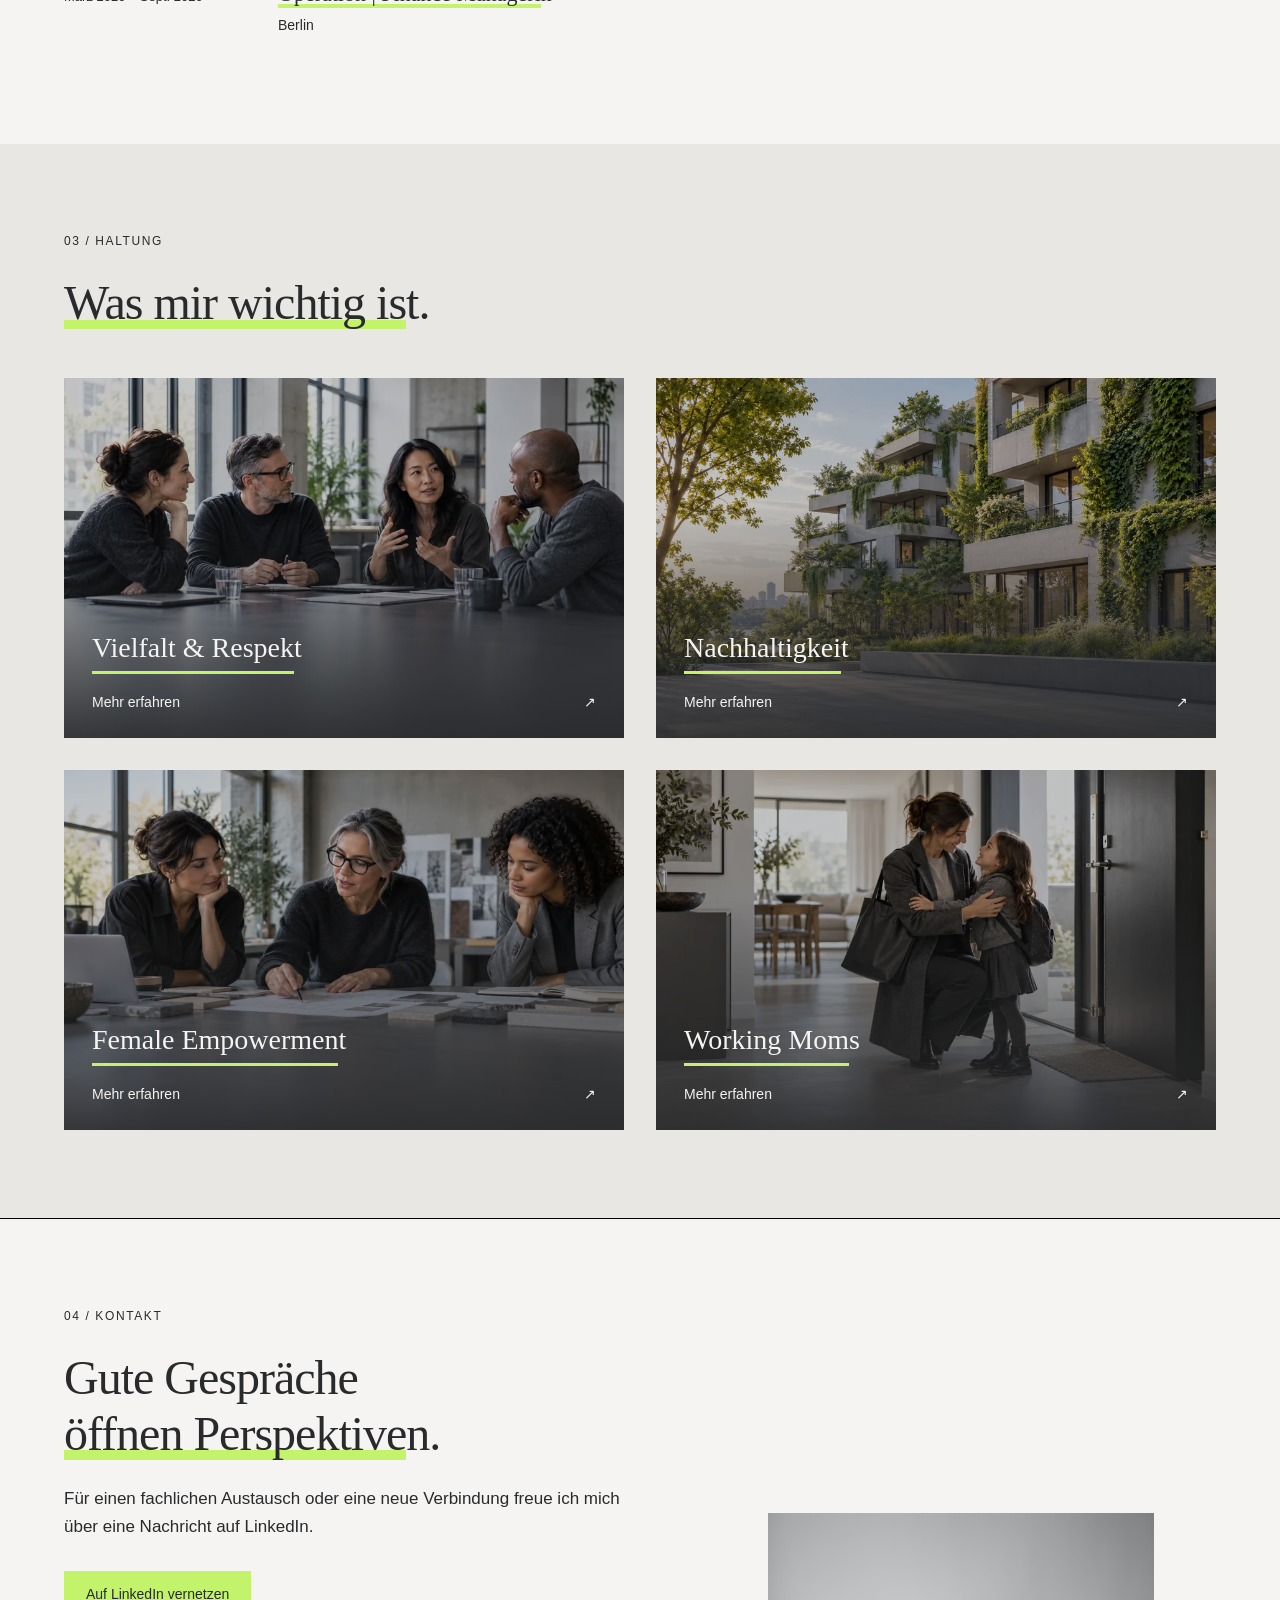
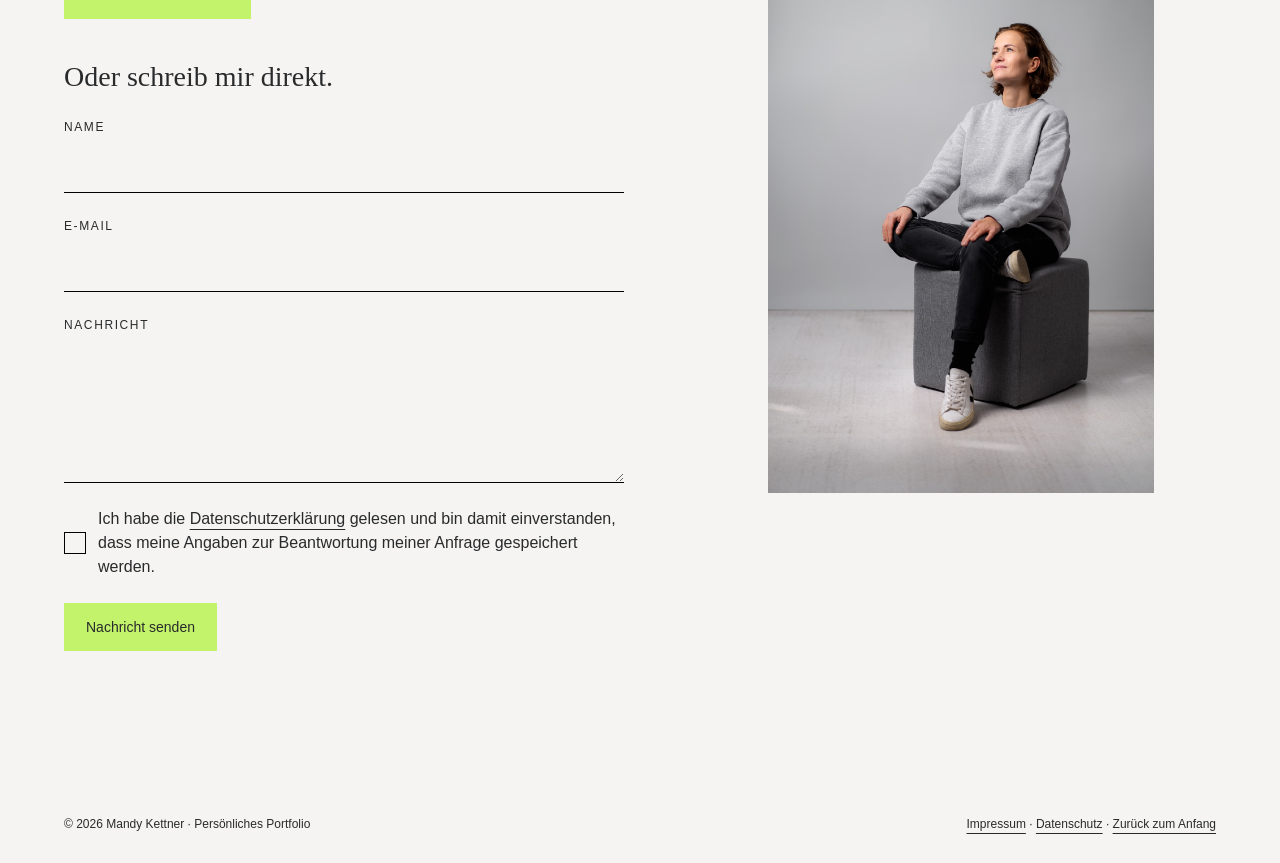
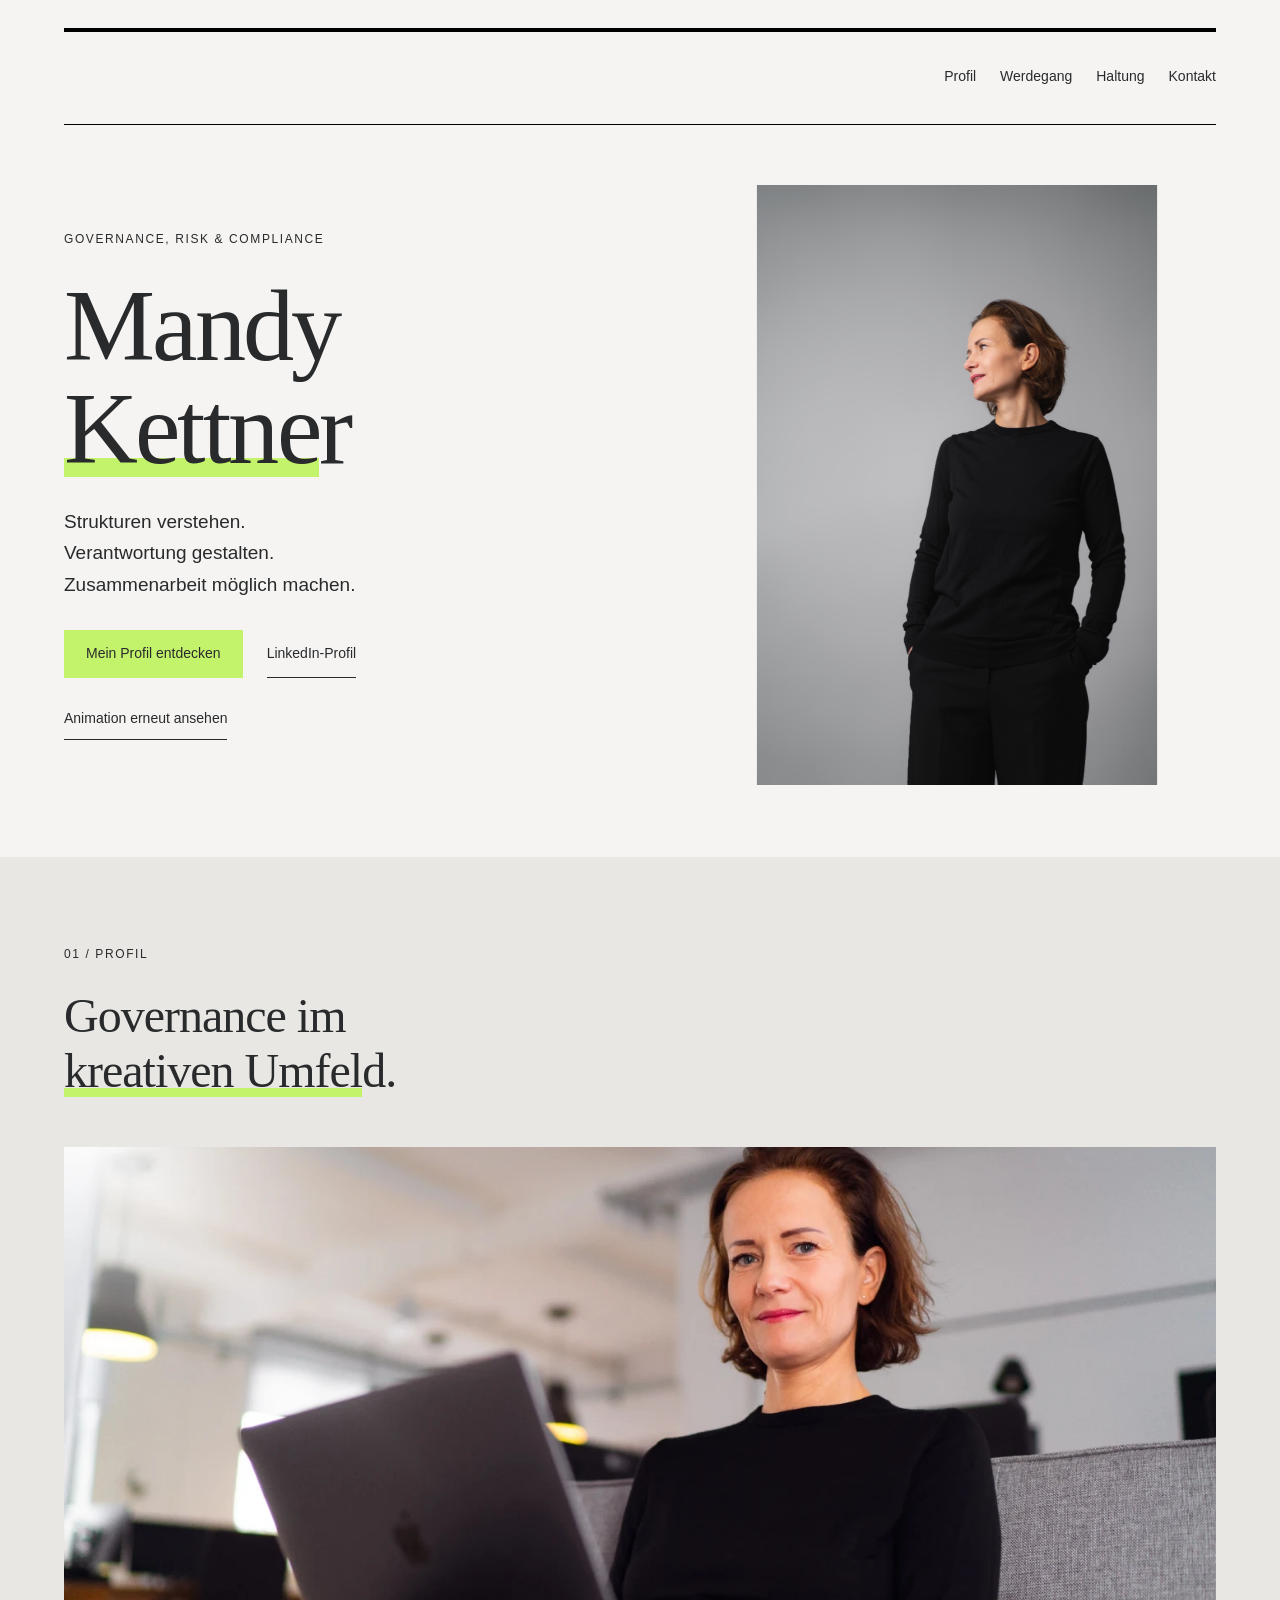
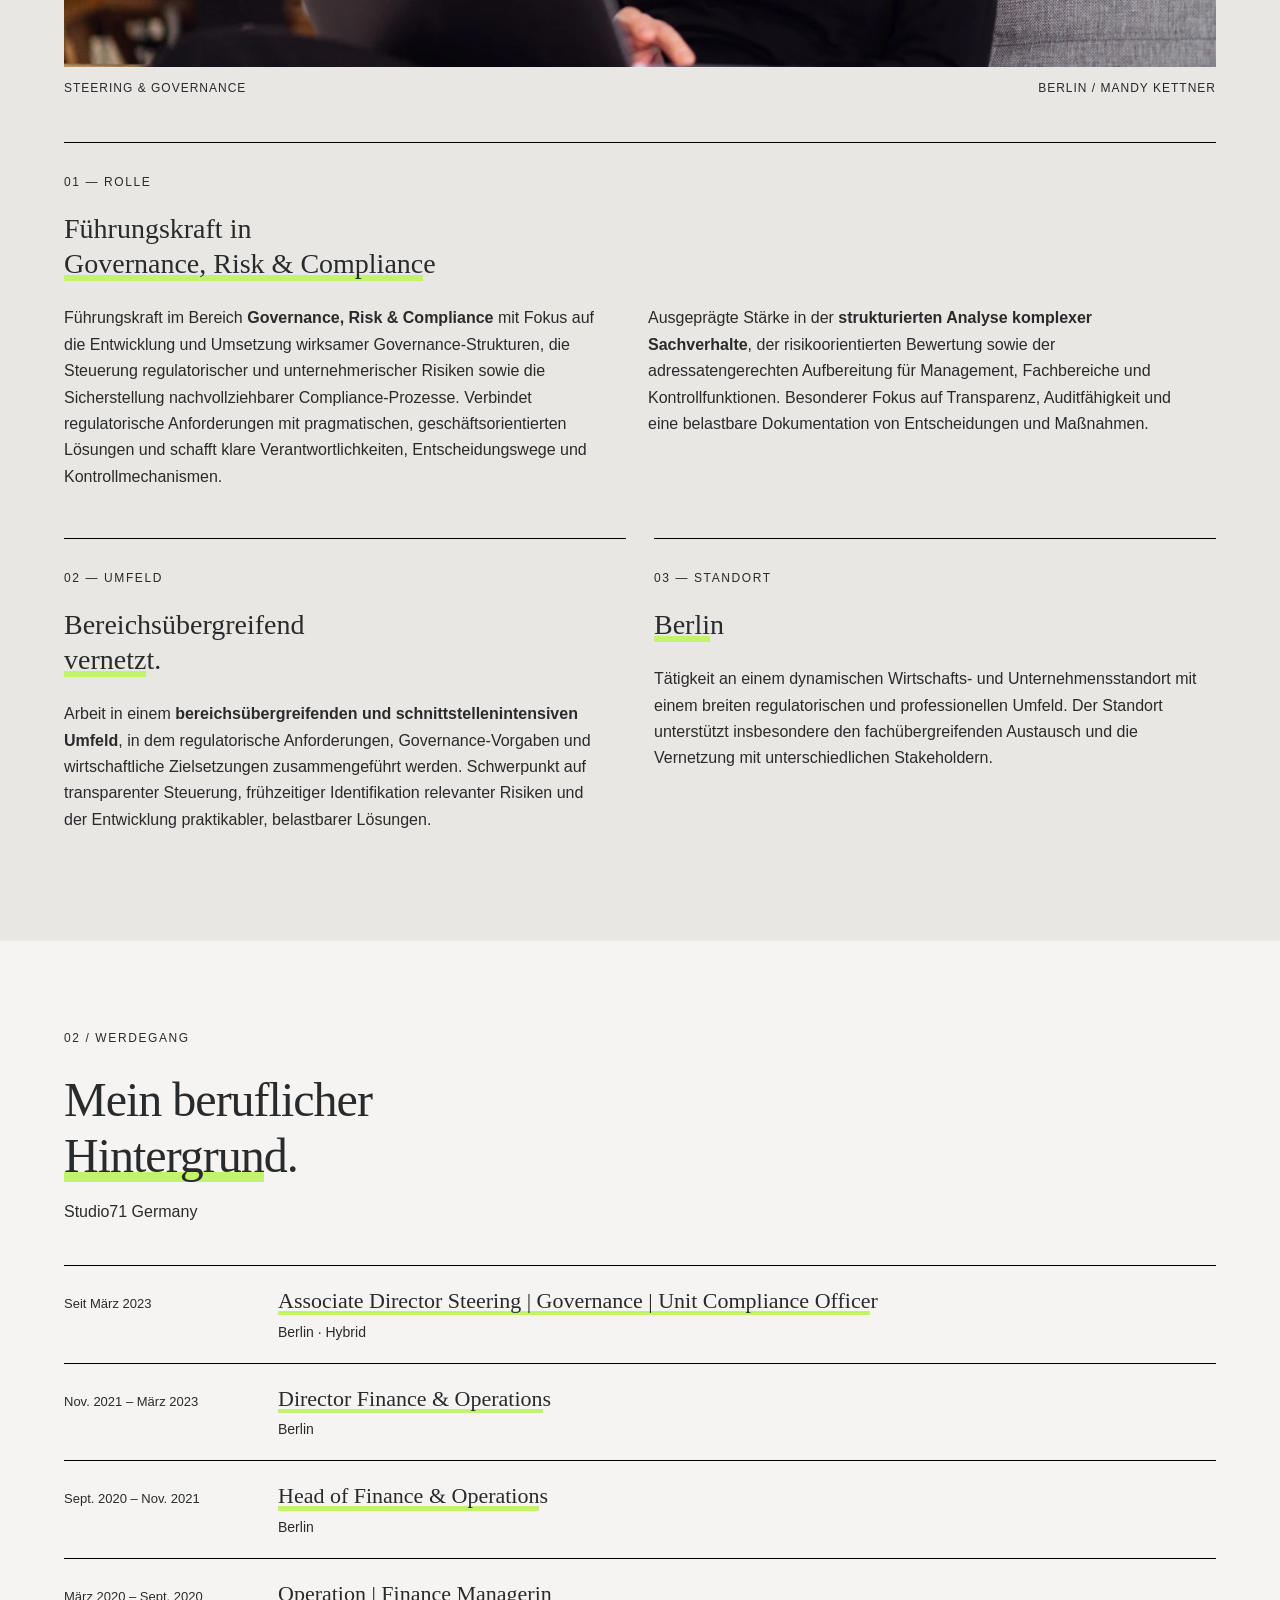
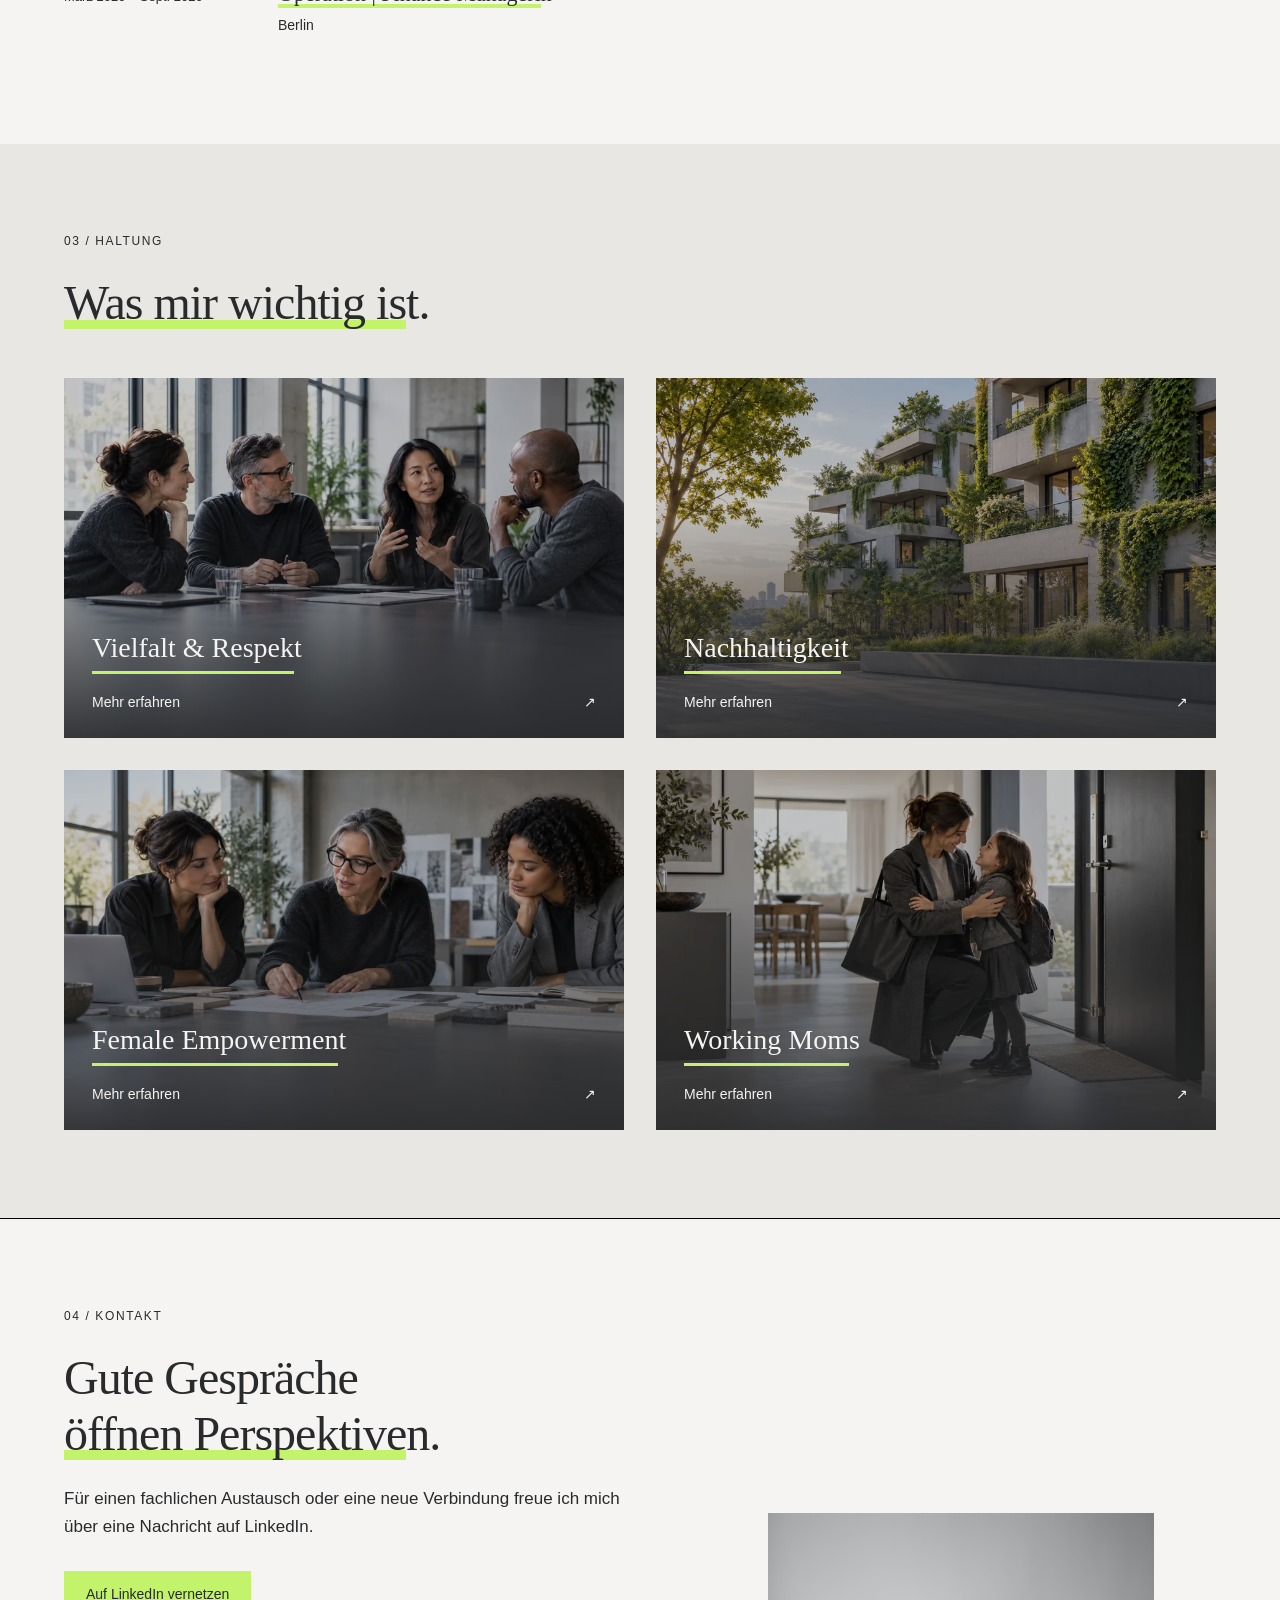
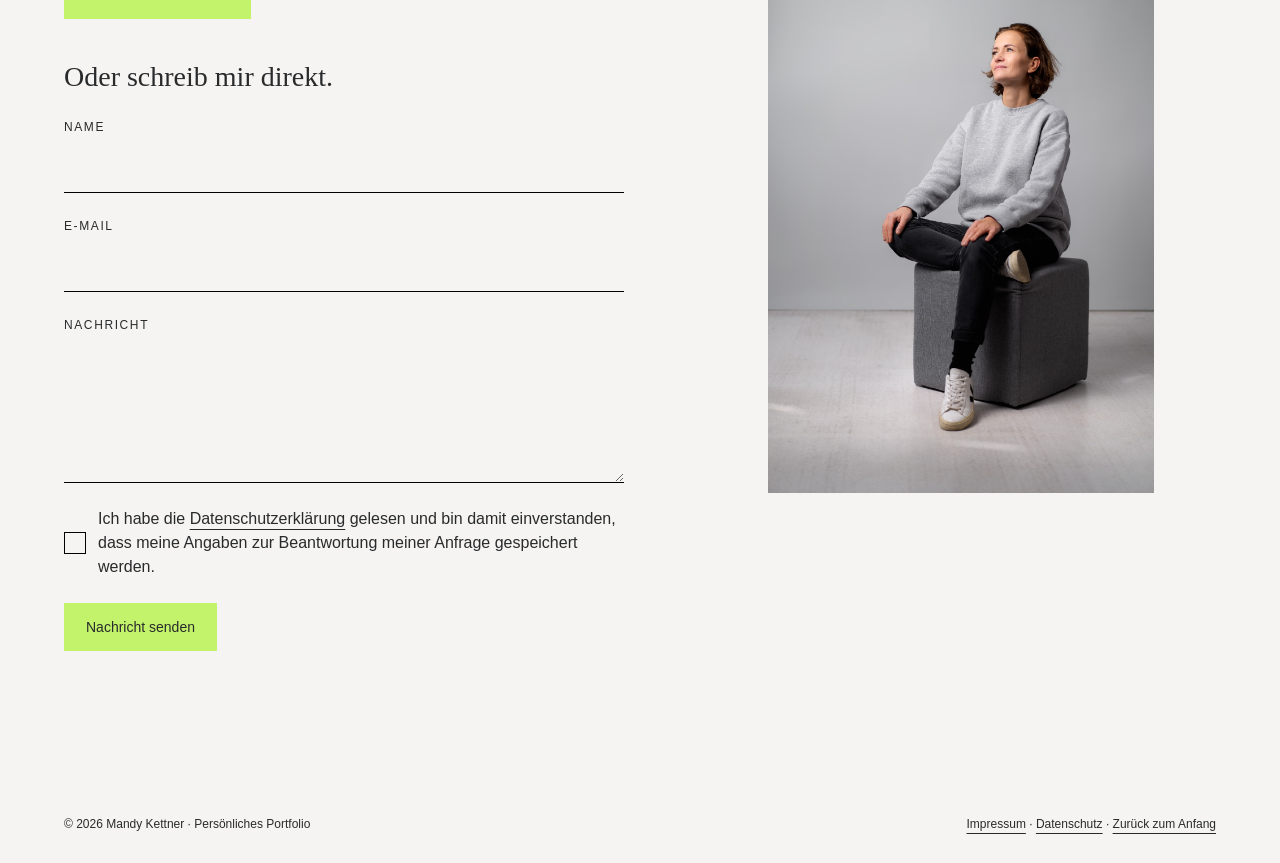
